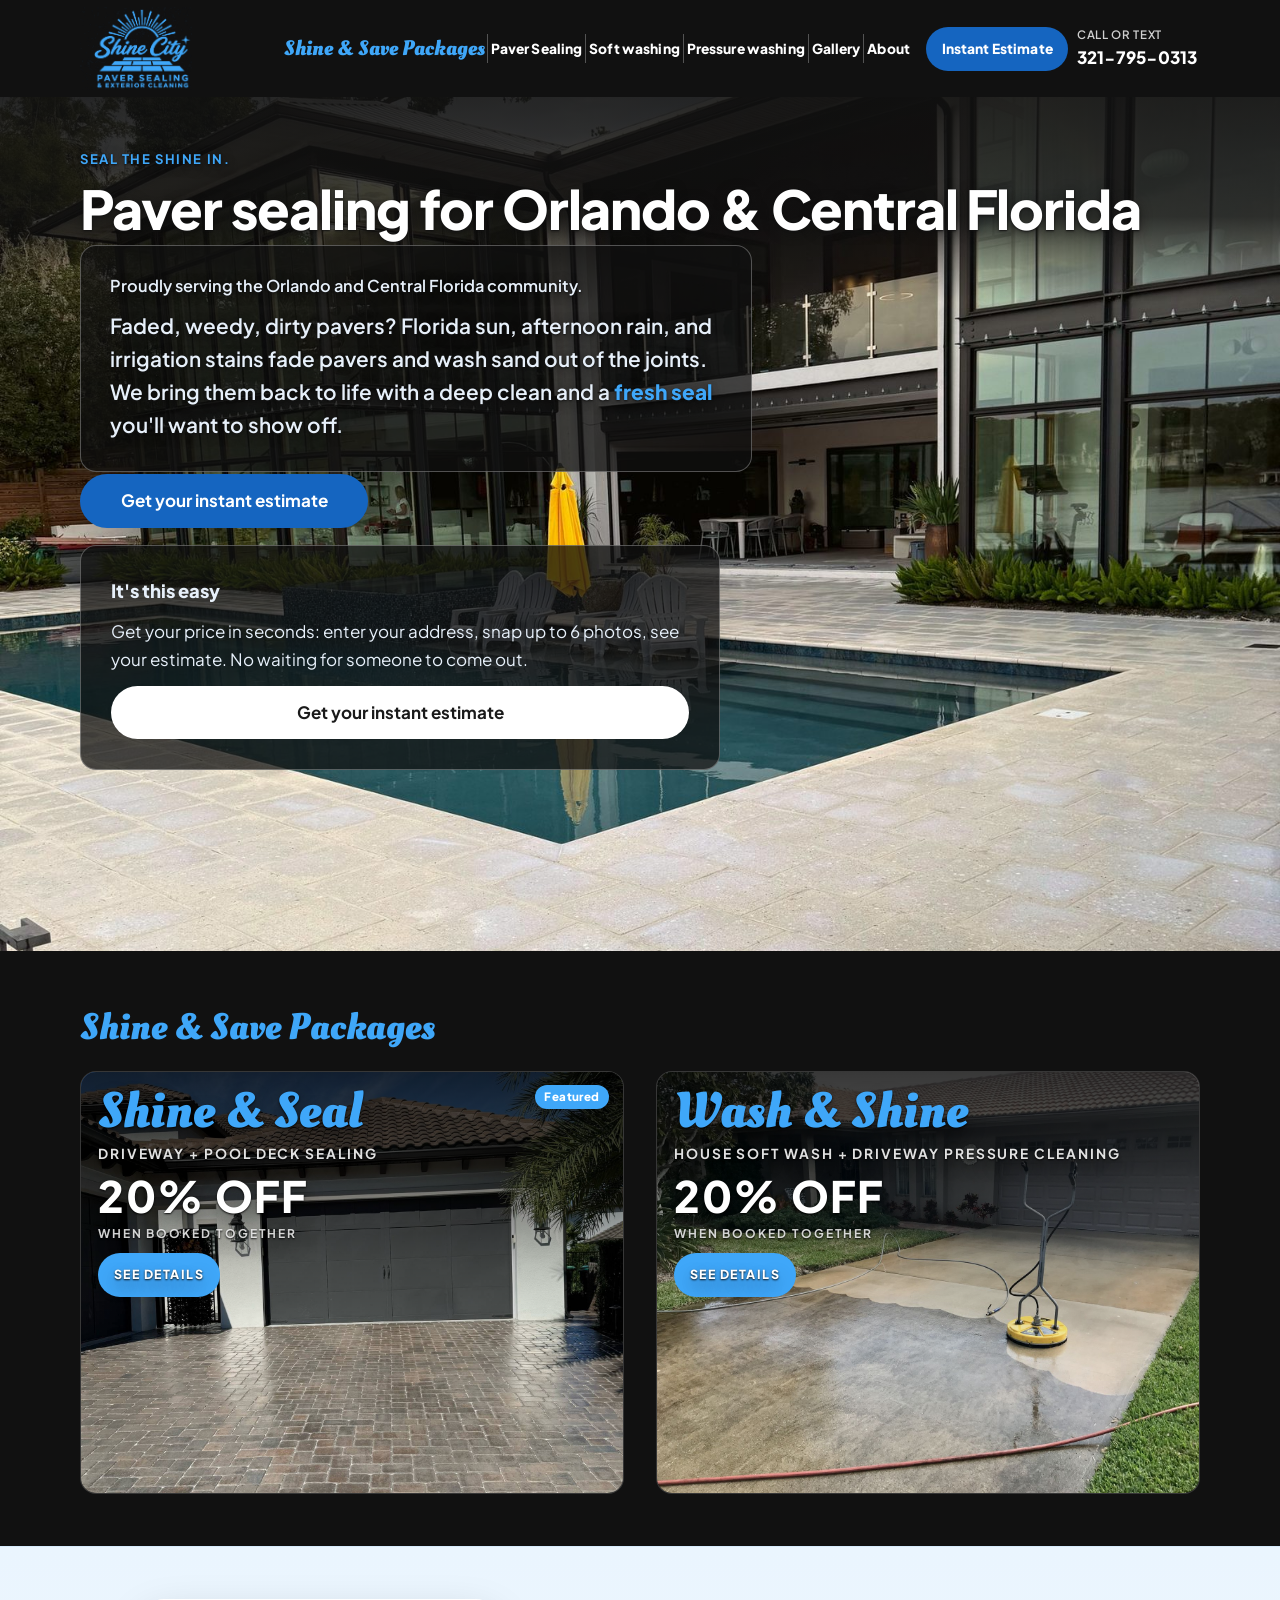
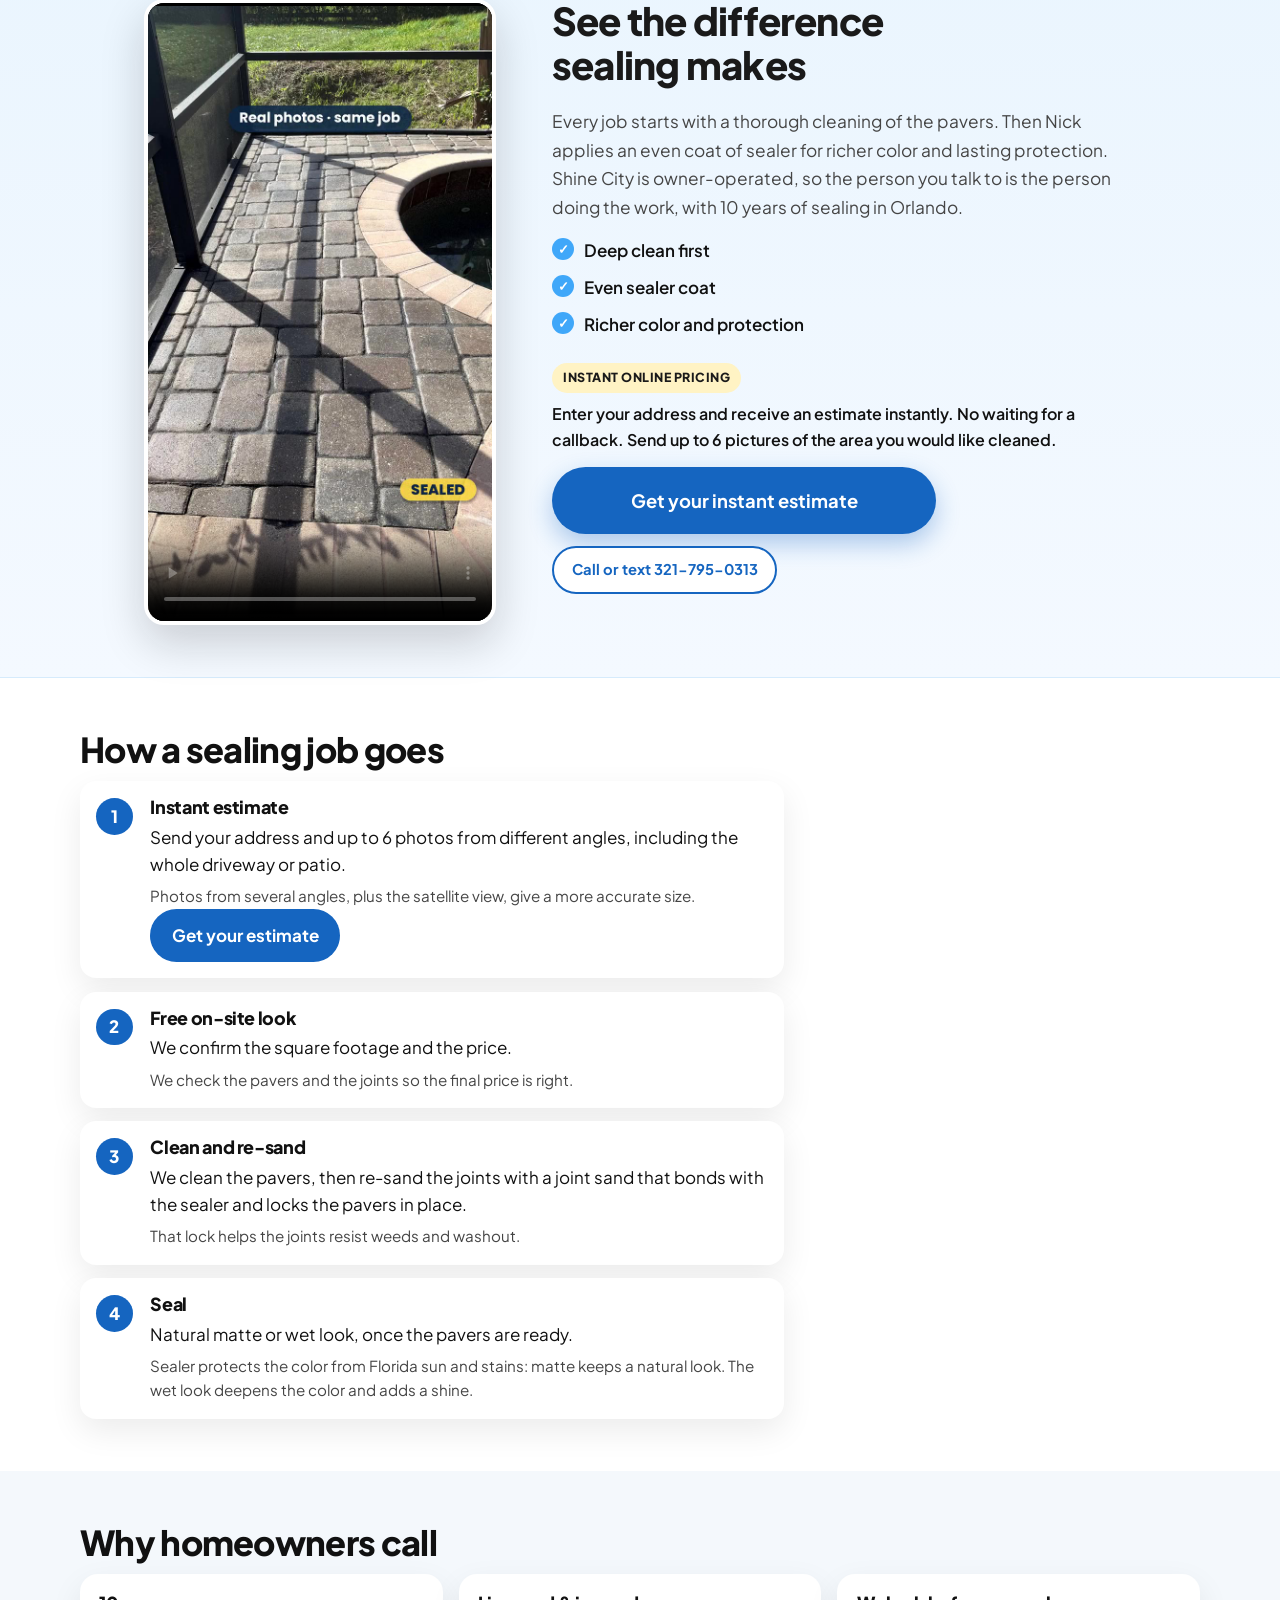
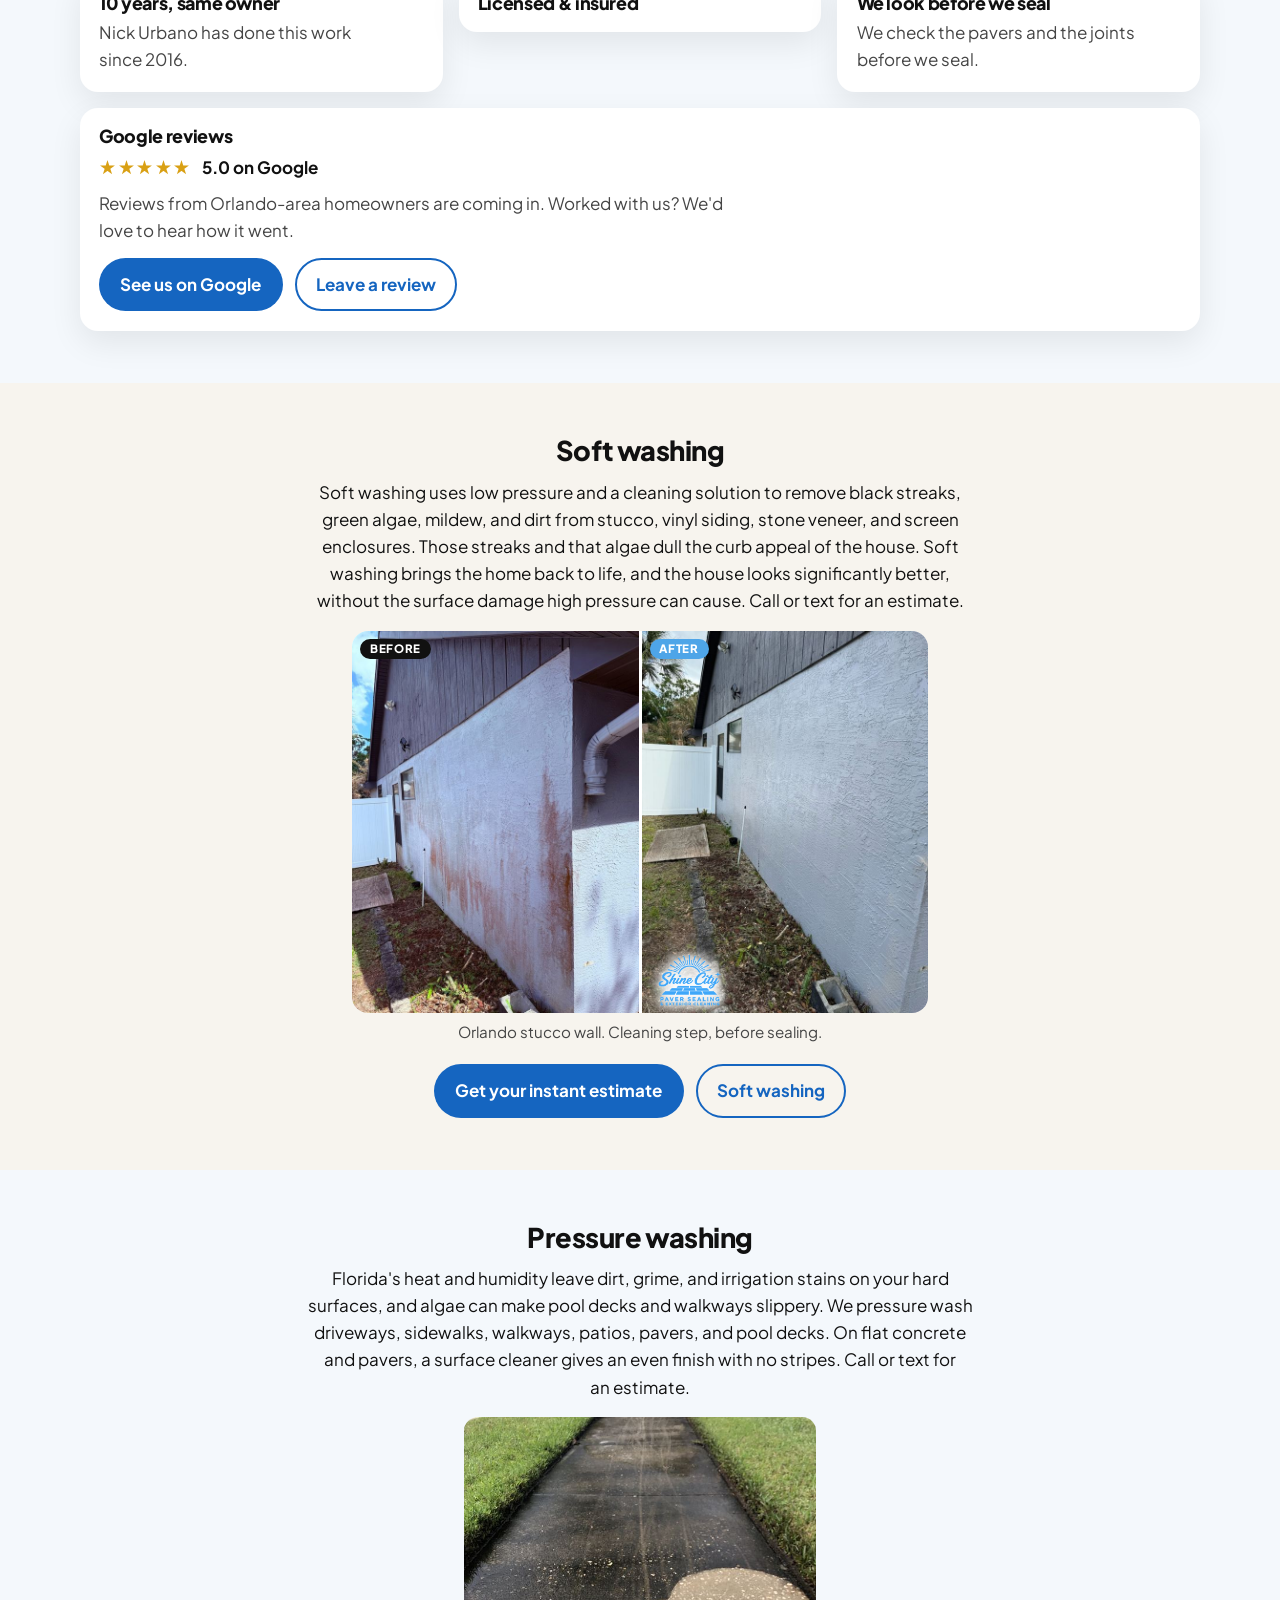
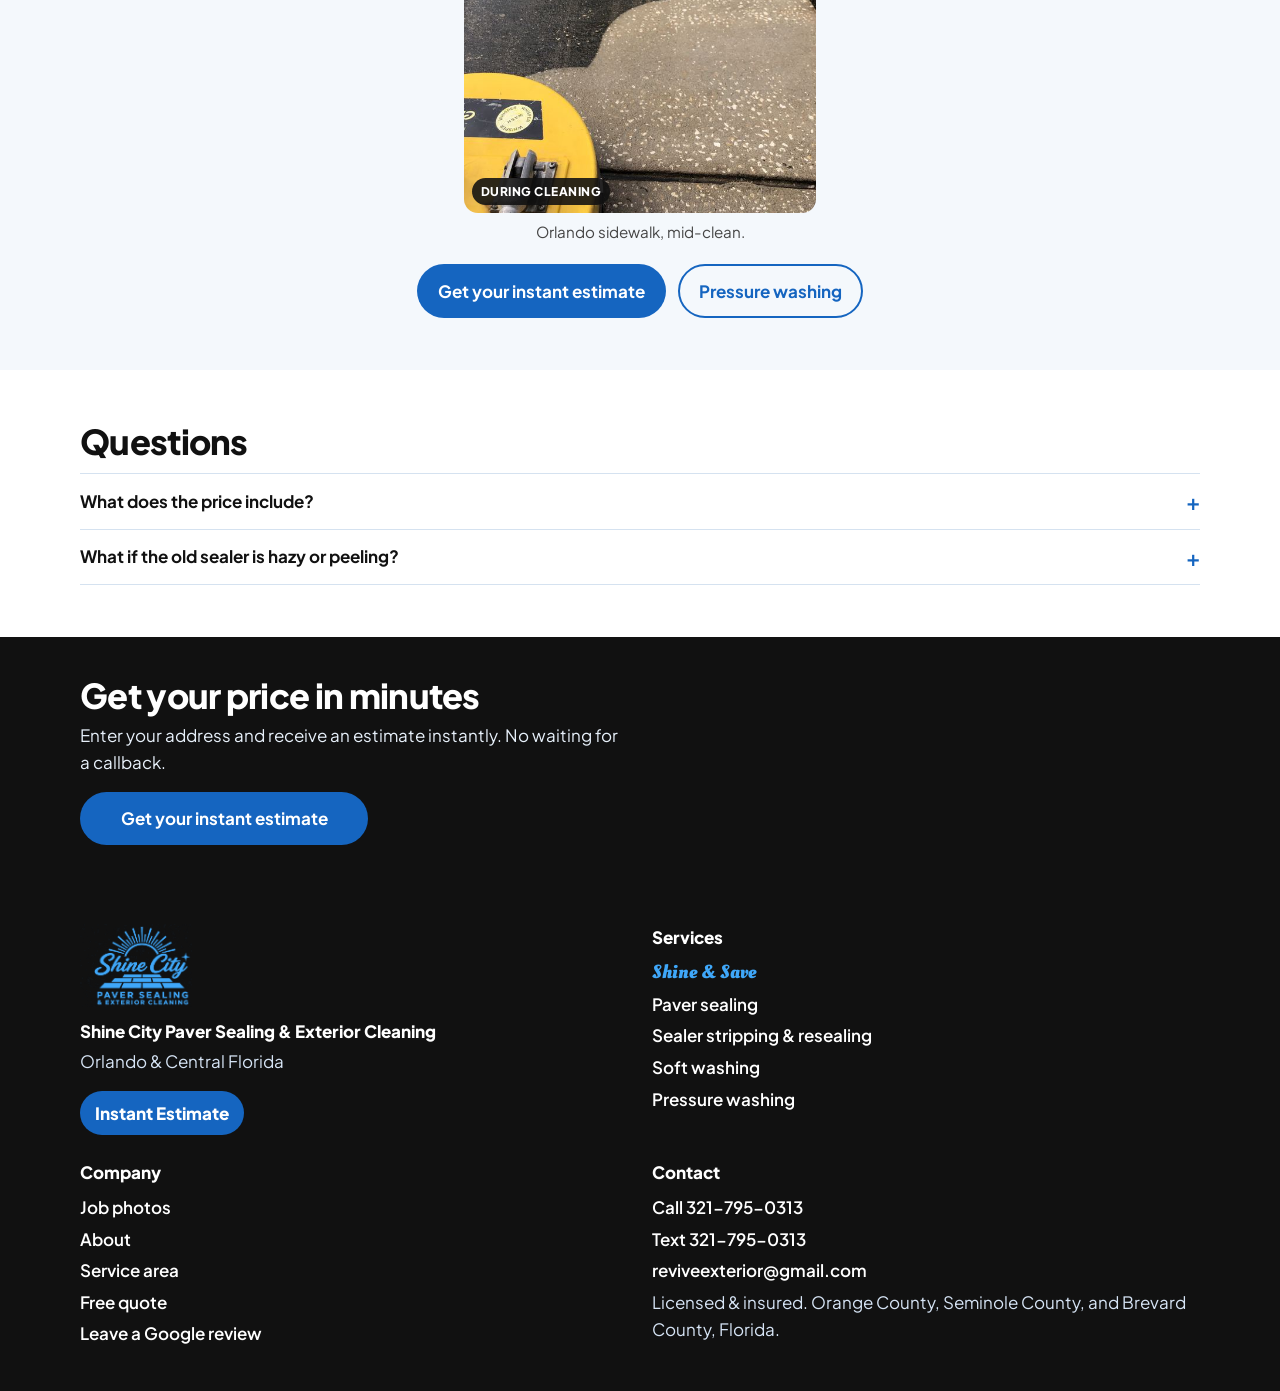
==== index.html @ 79379c93 "Fit the vertical pool deck video inside the screen. The reel stays 9:16 and uncropped, centered in t" ====
<!DOCTYPE html>
<html lang="en">
<head>
  <meta charset="utf-8">
  <meta name="viewport" content="width=device-width, initial-scale=1">
  <title>Paver Sealing in Orlando &amp; Central Florida | Shine City</title>
  <meta name="description" content="Paver sealing in Orange County, Seminole County, and Brevard County. Clean, re-sand, and seal. Get an instant estimate online. Free quote: 321-795-0313.">
  <meta name="robots" content="index,follow">
  <link rel="canonical" href="https://shinecitypaversealing.com/">
  <meta property="og:url" content="https://shinecitypaversealing.com/">
  <meta property="og:title" content="Paver Sealing in Orlando &amp; Central Florida | Shine City">
  <meta property="og:description" content="Paver sealing in Orange County, Seminole County, and Brevard County. Clean, re-sand, and seal. Get an instant estimate online. Free quote: 321-795-0313.">
  <meta name="twitter:title" content="Paver Sealing in Orlando &amp; Central Florida | Shine City">
  <meta name="twitter:description" content="Paver sealing in Orange County, Seminole County, and Brevard County. Clean, re-sand, and seal. Get an instant estimate online. Free quote: 321-795-0313.">

  <meta name="theme-color" content="#111111">
  <meta property="og:type" content="website">
  <meta property="og:site_name" content="Shine City Paver Sealing &amp; Exterior Cleaning">
  <meta property="og:image" content="https://shinecitypaversealing.com/assets/og.png">
  <meta property="og:image:width" content="1200">
  <meta property="og:image:height" content="630">
  <meta property="og:image:alt" content="Shine City Paver Sealing and Exterior Cleaning, serving Orlando and Central Florida">
  <meta name="twitter:card" content="summary_large_image">
  <meta name="twitter:image" content="https://shinecitypaversealing.com/assets/og.png">
  <link rel="icon" href="/review/favicon.ico" sizes="any">
  <link rel="icon" type="image/png" sizes="32x32" href="/review/favicon-32.png">
  <link rel="apple-touch-icon" href="/review/apple-touch-icon.png">
  <link rel="preconnect" href="https://fonts.googleapis.com">
  <link rel="preconnect" href="https://fonts.gstatic.com" crossorigin>
  <link rel="stylesheet" href="https://fonts.googleapis.com/css2?family=Plus+Jakarta+Sans:wght@400;500;600;700;800&amp;display=swap">
  <link rel="stylesheet" href="/css/styles.css?v=20261113r">

  <script type="application/ld+json" id="business-jsonld">

{
  "@context": "https://schema.org",
  "@type": [
    "LocalBusiness",
    "HomeAndConstructionBusiness"
  ],
  "@id": "https://shinecitypaversealing.com/#business",
  "name": "Shine City Paver Sealing & Exterior Cleaning",
  "legalName": "Revive Exterior Cleaning LLC",
  "url": "https://shinecitypaversealing.com/",
  "telephone": "+1-321-795-0313",
  "email": "reviveexterior@gmail.com",
  "image": "https://shinecitypaversealing.com/assets/logo.png",
  "logo": "https://shinecitypaversealing.com/assets/logo.png",
  "description": "Paver sealing and exterior cleaning for Orlando and Central Florida. Serves Orange County, Seminole County, and Brevard County, Florida. Owned by Nick Urbano.",
  "founder": {
    "@type": "Person",
    "name": "Nick Urbano"
  },
  "areaServed": [
    {
      "@type": "AdministrativeArea",
      "name": "Orange County",
      "containedInPlace": {
        "@type": "State",
        "name": "Florida"
      }
    },
    {
      "@type": "Place",
      "name": "Apopka",
      "containedInPlace": {
        "@type": "AdministrativeArea",
        "name": "Orange County, Florida"
      }
    },
    {
      "@type": "Place",
      "name": "Avalon Park",
      "containedInPlace": {
        "@type": "AdministrativeArea",
        "name": "Orange County, Florida"
      }
    },
    {
      "@type": "Place",
      "name": "Azalea Park",
      "containedInPlace": {
        "@type": "AdministrativeArea",
        "name": "Orange County, Florida"
      }
    },
    {
      "@type": "Place",
      "name": "Belle Isle",
      "containedInPlace": {
        "@type": "AdministrativeArea",
        "name": "Orange County, Florida"
      }
    },
    {
      "@type": "Place",
      "name": "Bithlo",
      "containedInPlace": {
        "@type": "AdministrativeArea",
        "name": "Orange County, Florida"
      }
    },
    {
      "@type": "Place",
      "name": "Christmas",
      "containedInPlace": {
        "@type": "AdministrativeArea",
        "name": "Orange County, Florida"
      }
    },
    {
      "@type": "Place",
      "name": "Conway",
      "containedInPlace": {
        "@type": "AdministrativeArea",
        "name": "Orange County, Florida"
      }
    },
    {
      "@type": "Place",
      "name": "Dr. Phillips",
      "containedInPlace": {
        "@type": "AdministrativeArea",
        "name": "Orange County, Florida"
      }
    },
    {
      "@type": "Place",
      "name": "East Orlando",
      "containedInPlace": {
        "@type": "AdministrativeArea",
        "name": "Orange County, Florida"
      }
    },
    {
      "@type": "Place",
      "name": "Eatonville",
      "containedInPlace": {
        "@type": "AdministrativeArea",
        "name": "Orange County, Florida"
      }
    },
    {
      "@type": "Place",
      "name": "Edgewood",
      "containedInPlace": {
        "@type": "AdministrativeArea",
        "name": "Orange County, Florida"
      }
    },
    {
      "@type": "Place",
      "name": "Gotha",
      "containedInPlace": {
        "@type": "AdministrativeArea",
        "name": "Orange County, Florida"
      }
    },
    {
      "@type": "Place",
      "name": "Horizon West",
      "containedInPlace": {
        "@type": "AdministrativeArea",
        "name": "Orange County, Florida"
      }
    },
    {
      "@type": "Place",
      "name": "Hunters Creek",
      "containedInPlace": {
        "@type": "AdministrativeArea",
        "name": "Orange County, Florida"
      }
    },
    {
      "@type": "Place",
      "name": "Lake Nona",
      "containedInPlace": {
        "@type": "AdministrativeArea",
        "name": "Orange County, Florida"
      }
    },
    {
      "@type": "Place",
      "name": "Maitland",
      "containedInPlace": {
        "@type": "AdministrativeArea",
        "name": "Orange County, Florida"
      }
    },
    {
      "@type": "Place",
      "name": "Meadow Woods",
      "containedInPlace": {
        "@type": "AdministrativeArea",
        "name": "Orange County, Florida"
      }
    },
    {
      "@type": "Place",
      "name": "Oakland",
      "containedInPlace": {
        "@type": "AdministrativeArea",
        "name": "Orange County, Florida"
      }
    },
    {
      "@type": "Place",
      "name": "Ocoee",
      "containedInPlace": {
        "@type": "AdministrativeArea",
        "name": "Orange County, Florida"
      }
    },
    {
      "@type": "Place",
      "name": "Orlando",
      "containedInPlace": {
        "@type": "AdministrativeArea",
        "name": "Orange County, Florida"
      }
    },
    {
      "@type": "Place",
      "name": "Pine Hills",
      "containedInPlace": {
        "@type": "AdministrativeArea",
        "name": "Orange County, Florida"
      }
    },
    {
      "@type": "Place",
      "name": "Sunbridge",
      "containedInPlace": {
        "@type": "AdministrativeArea",
        "name": "Orange County, Florida"
      }
    },
    {
      "@type": "Place",
      "name": "Union Park",
      "containedInPlace": {
        "@type": "AdministrativeArea",
        "name": "Orange County, Florida"
      }
    },
    {
      "@type": "Place",
      "name": "Wedgefield",
      "containedInPlace": {
        "@type": "AdministrativeArea",
        "name": "Orange County, Florida"
      }
    },
    {
      "@type": "Place",
      "name": "Windermere",
      "containedInPlace": {
        "@type": "AdministrativeArea",
        "name": "Orange County, Florida"
      }
    },
    {
      "@type": "Place",
      "name": "Winter Garden",
      "containedInPlace": {
        "@type": "AdministrativeArea",
        "name": "Orange County, Florida"
      }
    },
    {
      "@type": "Place",
      "name": "Winter Park",
      "containedInPlace": {
        "@type": "AdministrativeArea",
        "name": "Orange County, Florida"
      }
    },
    {
      "@type": "AdministrativeArea",
      "name": "Seminole County",
      "containedInPlace": {
        "@type": "State",
        "name": "Florida"
      }
    },
    {
      "@type": "Place",
      "name": "Oviedo",
      "containedInPlace": {
        "@type": "AdministrativeArea",
        "name": "Seminole County, Florida"
      }
    },
    {
      "@type": "AdministrativeArea",
      "name": "Brevard County",
      "containedInPlace": {
        "@type": "State",
        "name": "Florida"
      }
    },
    {
      "@type": "Place",
      "name": "Melbourne",
      "containedInPlace": {
        "@type": "AdministrativeArea",
        "name": "Brevard County, Florida"
      }
    },
    {
      "@type": "Place",
      "name": "Palm Bay",
      "containedInPlace": {
        "@type": "AdministrativeArea",
        "name": "Brevard County, Florida"
      }
    },
    {
      "@type": "Place",
      "name": "Viera",
      "containedInPlace": {
        "@type": "AdministrativeArea",
        "name": "Brevard County, Florida"
      }
    },
    {
      "@type": "Place",
      "name": "Titusville",
      "containedInPlace": {
        "@type": "AdministrativeArea",
        "name": "Brevard County, Florida"
      }
    },
    {
      "@type": "Place",
      "name": "Cocoa",
      "containedInPlace": {
        "@type": "AdministrativeArea",
        "name": "Brevard County, Florida"
      }
    },
    {
      "@type": "Place",
      "name": "Rockledge",
      "containedInPlace": {
        "@type": "AdministrativeArea",
        "name": "Brevard County, Florida"
      }
    },
    {
      "@type": "Place",
      "name": "Merritt Island",
      "containedInPlace": {
        "@type": "AdministrativeArea",
        "name": "Brevard County, Florida"
      }
    },
    {
      "@type": "Place",
      "name": "Cocoa Beach",
      "containedInPlace": {
        "@type": "AdministrativeArea",
        "name": "Brevard County, Florida"
      }
    }
  ]
}

</script>
  
</head>
<body>

  <a class="skip" href="#main">Skip to content</a>
  <header class="site-header">
    <div class="container header-inner">
      <a class="brand" href="/">
        <img src="/assets/logo.png" width="957" height="708" alt="Shine City Paver Sealing &amp; Exterior Cleaning">
      </a>
      <button class="nav-toggle" type="button" aria-expanded="false" aria-controls="site-nav">
        <span class="nav-toggle__icon" aria-hidden="true"></span>
        <span class="nav-toggle__label">Menu</span>
      </button>
      <nav id="site-nav" class="site-nav" aria-label="Primary">
        <ul>
          <li><a class="nav-packages" href="/driveway-pool-deck-package/"><span class="shine-save">Shine &amp; Save Packages</span></a></li>
          <li class="nav-estimate"><a class="nav-cta" href="/pricing/#quote">Instant Estimate</a></li>
          <li><a href="/paver-sealing/">Paver Sealing</a></li>
          <li><a href="/soft-washing/">Soft washing</a></li>
          <li><a href="/pressure-washing/">Pressure washing</a></li>
          <li><a href="/gallery/">Gallery</a></li>
          <li><a href="/about/">About</a></li>
        </ul>
      </nav>
      <a class="header-phone" href="tel:+13217950313"><span>Call or text</span>321-795-0313</a>
    </div>
  </header>

  <main id="main">

    <section class="hero" id="pricing">
      <img class="hero__photo" src="/images/hero/pool-deck-after-1.jpg" srcset="/images/hero/pool-deck-after-1-800.jpg 800w, /images/hero/pool-deck-after-1.jpg 1600w" sizes="140vw" alt="" width="1600" height="2000" decoding="async">
      <div class="container hero__inner">
        <p class="visually-hidden">Photo of a sealed light paver pool deck beside a pool and a glass house in Orlando.</p>
        <!-- TAGLINE PROPOSAL, pending owner sign-off: "Seal the shine in." -->
        <p class="eyebrow">Seal the shine in.</p>
        <h1>Paver sealing for Orlando &amp; Central Florida</h1>
        <div class="hero__copy">
          <p class="hero__serve">Proudly serving the Orlando and Central Florida community.</p>
          <p class="lede">Faded, weedy, dirty pavers? Florida sun, afternoon rain, and irrigation stains fade pavers and wash sand out of the joints. We bring them back to life with a deep clean and a <span class="hero__pop">fresh seal</span> you'll want to show off.</p>
        </div>
        <p class="hero-cta"><a class="btn" href="/pricing/#quote">Get your instant estimate</a></p>
        <div class="easy">
          <p class="easy__title">It's this easy</p>
          <p>Get your price in seconds: enter your address, snap up to 6 photos, see your estimate. No waiting for someone to come out.</p>
          <a class="btn btn--light" href="/pricing/#quote">Get your instant estimate</a>
        </div>
      </div>
    </section>

    <section class="section package-promo" aria-labelledby="package-heading">
      <div class="container">
        <h2 id="package-heading" class="package-promo__title"><span class="shine-save">Shine &amp; Save Packages</span></h2>
        <div class="pkg-grid">
          <a class="pkg-tile pkg-tile--seal" href="/driveway-pool-deck-package/#driveway-pool-deck-seal">
            <img src="/images/hero/sealed-front-driveway.jpg" alt="" width="1920" height="1280">
            <span class="pkg-tile__tag">Featured</span>
            <span class="pkg-tile__text">
              <span class="pkg-tile__name shine-save">Shine &amp; Seal</span>
              <span class="pkg-tile__desc">Driveway + Pool Deck Sealing</span>
              <span class="pkg-tile__offer">20% OFF</span>
              <span class="pkg-tile__note">when booked together</span>
              <span class="pkg-tile__cta">See details</span>
            </span>
          </a>
          <a class="pkg-tile pkg-tile--wash" href="/driveway-pool-deck-package/#wash-quote">
            <img src="/images/gallery/driveway-surface-cleaner-during.jpg" alt="Driveway mid-clean with a surface cleaner in front of an Orlando-area home" width="1600" height="1200">
            <span class="pkg-tile__text">
              <span class="pkg-tile__name shine-save">Wash &amp; Shine</span>
              <span class="pkg-tile__desc">House soft wash + <span class="desc-line">driveway pressure cleaning</span></span>
              <span class="pkg-tile__offer">20% OFF</span>
              <span class="pkg-tile__note">when booked together</span>
              <span class="pkg-tile__cta">See details</span>
            </span>
          </a>
        </div>
      </div>
    </section>

    <section class="section video-feature" id="process-video" aria-labelledby="process-video-heading">
      <div class="container video-feature__grid">
        <h2 id="process-video-heading" class="video-feature__title">See the difference sealing makes</h2>
        <!-- Paver clean-to-sealed video. Source also set in js/site-config.js (processVideo). -->
        <div class="video-feature__media">
          <div class="video-frame video-frame--vertical" data-video-mount>
            <video controls muted playsinline preload="metadata" poster="/videos/pool-deck-sealing-poster.jpg" width="720" height="1280">
              <source src="/videos/pool-deck-sealing.mp4" type="video/mp4">
            </video>
          </div>
        </div>
        <div class="video-feature__body">
          <p>Every job starts with a thorough cleaning of the pavers. Then Nick applies an even coat of sealer for richer color and lasting protection. Shine City is owner-operated, so the person you talk to is the person doing the work, with 10 years of sealing in Orlando.</p>
          <ul class="video-feature__points">
            <li>Deep clean first</li>
            <li>Even sealer coat</li>
            <li>Richer color and protection</li>
          </ul>
          <div class="video-feature__quote">
            <span class="video-feature__badge">Instant online pricing</span>
            <p class="video-feature__quote-note">Enter your address and receive an estimate instantly. No waiting for a callback. Send up to 6 pictures of the area you would like cleaned.</p>
          </div>
          <div class="video-feature__actions">
            <a class="btn video-feature__primary" href="/pricing/#quote">Get your instant estimate</a>
            <a class="btn btn--outline video-feature__secondary" href="tel:3217950313">Call or text 321-795-0313</a>
          </div>
        </div>
      </div>
    </section>

    <section class="section section--white" aria-labelledby="process-heading">
      <div class="container">
        <h2 id="process-heading">How a sealing job goes</h2>
        <ol class="steps">
          <li>
            <h3>Instant estimate</h3>
            <p>Send your address and up to 6 photos from different angles, including the whole driveway or patio.</p>
            <p class="steps__why">Photos from several angles, plus the satellite view, give a more accurate size.</p>
            <p class="steps__go"><a class="btn" href="/pricing/#quote">Get your estimate</a></p>
          </li>
          <li>
            <h3>Free on-site look</h3>
            <p>We confirm the square footage and the price.</p>
            <p class="steps__why">We check the pavers and the joints so the final price is right.</p>
          </li>
          <li>
            <h3>Clean and re-sand</h3>
            <p>We clean the pavers, then re-sand the joints with a joint sand that bonds with the sealer and locks the pavers in place.</p>
            <p class="steps__why">That lock helps the joints resist weeds and washout.</p>
          </li>
          <li>
            <h3>Seal</h3>
            <p>Natural matte or wet look, once the pavers are ready.</p>
            <p class="steps__why">Sealer protects the color from Florida sun and stains: matte keeps a natural look. The wet look deepens the color and adds a shine.</p>
          </li>
        </ol>
      </div>
    </section>

    <section class="section" aria-labelledby="why-heading">
      <div class="container">
        <h2 id="why-heading">Why homeowners call</h2>
        <div class="why-grid">
          <article class="why">
            <h3>10 years, same owner</h3>
            <p>Nick Urbano has done this work since 2016.</p>
          </article>
          <article class="why">
            <h3>Licensed &amp; insured</h3>
          </article>
          <article class="why">
            <h3>We look before we seal</h3>
            <p>We check the pavers and the joints before we seal.</p>
          </article>
          <article class="why-reviews">
            <h3>Google reviews</h3>
            <p class="why-reviews__score">
              <span class="why-reviews__stars" aria-hidden="true">★★★★★</span>
              <span class="visually-hidden">5 out of 5 stars.</span>
              <span>5.0 on Google</span>
            </p>
            <p>Reviews from Orlando-area homeowners are coming in. Worked with us? We'd love to hear how it went.</p>
            <!-- Real quotes go in this list when we have them. Do not invent quotes, names, or a review count.
            <ul class="why-reviews__quotes">
              <li>
                <blockquote></blockquote>
                <p class="why-reviews__who"></p>
              </li>
            </ul>
            -->
            <div class="cluster">
              <a class="btn" href="https://www.google.com/maps/place/?q=place_id:ChIJhw8ynC9JzigRu_68uv9DBQM" rel="noopener noreferrer" target="_blank">See us on Google</a>
              <a class="btn btn--outline" href="/review/">Leave a review</a>
            </div>
          </article>
        </div>
      </div>
    </section>

    <section class="section section--sand wash-section" aria-labelledby="soft-heading">
      <div class="container">
        <h2 id="soft-heading">Soft washing</h2>
        <p class="narrow">Soft washing uses low pressure and a cleaning solution to remove black streaks, green algae, mildew, and dirt from stucco, vinyl siding, stone veneer, and screen enclosures. Those streaks and that algae dull the curb appeal of the house. Soft washing brings the home back to life, and the house looks significantly better, without the surface damage high pressure can cause. Call or text for an estimate.</p>
        <figure class="pair pair--ba pair--split">
          <div class="pair__grid">
            <button type="button" class="shot shot--before" data-full="/images/gallery/orlando-softwash-wall-a-before.jpg" data-alt="Before cleaning: long stucco side wall of a home" data-w="1200" data-h="1600">
              <img src="/images/gallery/thumbs/orlando-softwash-wall-a-before.jpg" alt="Before cleaning: long stucco side wall of a home" width="600" height="800" loading="eager" decoding="async">
              <span class="shot__tag">BEFORE</span>
            </button>
            <button type="button" class="shot shot--after" data-full="/images/gallery/orlando-softwash-wall-a-after.jpg" data-alt="After cleaning: long stucco side wall of a home" data-w="1200" data-h="1600">
              <img src="/images/gallery/thumbs/orlando-softwash-wall-a-after.jpg" alt="After cleaning: long stucco side wall of a home" width="600" height="800" loading="eager" decoding="async">
              <span class="shot__tag">AFTER</span>
            </button>
          </div>
          <figcaption>Orlando stucco wall. Cleaning step, before sealing.</figcaption>
        </figure>
        <div class="cluster">
          <a class="btn" href="/pricing/#quote">Get your instant estimate</a>
          <a class="btn btn--outline" href="/soft-washing/">Soft washing</a>
        </div>
      </div>
    </section>

    <section class="section wash-section" aria-labelledby="pressure-heading">
      <div class="container">
        <h2 id="pressure-heading">Pressure washing</h2>
        <p class="narrow">Florida's heat and humidity leave dirt, grime, and irrigation stains on your hard surfaces, and algae can make pool decks and walkways slippery. We pressure wash driveways, sidewalks, walkways, patios, pavers, and pool decks. On flat concrete and pavers, a surface cleaner gives an even finish with no stripes. Call or text for an estimate.</p>
        <figure class="pair pair--solo">
          <div class="pair__grid">
            <button type="button" class="shot" data-full="/images/gallery/orlando-sidewalk-surface-cleaner-during.jpg" data-alt="During cleaning: surface cleaner cleaning a sidewalk, leaving a clean patch" data-w="1422" data-h="1600">
              <img src="/images/gallery/thumbs/orlando-sidewalk-surface-cleaner-during.jpg" alt="During cleaning: surface cleaner cleaning a sidewalk, leaving a clean patch" width="600" height="675" loading="eager" decoding="async">
              <span class="shot__tag">During cleaning</span>
            </button>
          </div>
          <figcaption>Orlando sidewalk, mid-clean.</figcaption>
        </figure>
        <div class="cluster">
          <a class="btn" href="/pricing/#quote">Get your instant estimate</a>
          <a class="btn btn--outline" href="/pressure-washing/">Pressure washing</a>
        </div>
      </div>
    </section>

    <section class="section section--white" aria-labelledby="faq-heading">
      <div class="container">
        <h2 id="faq-heading">Questions</h2>
        <details class="faq">
          <summary>What does the price include?</summary>
          <p>Paver sealing: we clean the pavers, re-sand the joints with a joint sand that bonds with the sealer to lock them in place, and seal them. You choose a natural matte finish or a wet look. Driveways, pool decks, patios, and walkways.</p>
        </details>
        <details class="faq">
          <summary>What if the old sealer is hazy or peeling?</summary>
          <p>Sealer stripping is a separate job, strip only. Re-sand and reseal are not included. The final price is confirmed on site. <a href="/sealer-stripping/">Sealer stripping</a></p>
        </details>
      </div>
    </section>

    <section class="estimate-band" aria-label="Instant estimate">
      <div class="container">
        <h2>Get your price in minutes</h2>
        <p>Enter your address and receive an estimate instantly. No waiting for a callback.</p>
        <a class="btn" href="/pricing/#quote">Get your instant estimate</a>
      </div>
    </section>

  </main>


  <footer class="site-footer">
    <div class="container footer-grid">
      <div>
        <a class="brand brand--footer" href="/" aria-label="Shine City home">
          <img src="/assets/logo.png" width="957" height="708" alt="">
        </a>
        <p class="footer-name">Shine City Paver Sealing &amp; Exterior Cleaning</p>
        <p>Orlando &amp; Central Florida</p>
        <p class="footer-estimate"><a href="/pricing/#quote">Instant Estimate</a></p>
      </div>
      <div>
        <p class="footer-title">Services</p>
        <ul>
          <li><a class="shine-save" href="/driveway-pool-deck-package/">Shine &amp; Save</a></li>
          <li><a href="/paver-sealing/">Paver sealing</a></li>
          <li><a href="/sealer-stripping/">Sealer stripping &amp; resealing</a></li>
          <li><a href="/soft-washing/">Soft washing</a></li>
          <li><a href="/pressure-washing/">Pressure washing</a></li>
        </ul>
      </div>
      <div>
        <p class="footer-title">Company</p>
        <ul>
          <li><a href="/gallery/">Job photos</a></li>
          <li><a href="/about/">About</a></li>
          <li><a href="/service-area/">Service area</a></li>
          <li><a href="/contact/">Free quote</a></li>
          <li><a href="/review/">Leave a Google review</a></li>
        </ul>
      </div>
      <div>
        <p class="footer-title">Contact</p>
        <ul>
          <li><a href="tel:+13217950313">Call 321-795-0313</a></li>
          <li><a href="sms:+13217950313">Text 321-795-0313</a></li>
          <li><a href="mailto:reviveexterior@gmail.com">reviveexterior@gmail.com</a></li>
        </ul>
        <p>Licensed &amp; insured. Orange County, Seminole County, and Brevard County, Florida.</p>
        <!-- SOCIAL HOOKS: no profiles yet. Add real Facebook and Nextdoor URLs here when they exist. Do not link placeholders. -->
      </div>
    </div>
  </footer>
  <div class="sticky-bar">
    <a href="/pricing/#quote">Instant Estimate</a>
    <a href="tel:+13217950313">Call</a>
    <a href="sms:+13217950313">Text</a>
  </div>
  <script src="/js/site-config.js?v=20261113r"></script>
  <script src="/js/site.js?v=20261113r"></script>
  <script src="/js/gallery.js?v=20261113r"></script>

</body>
</html>
---- css/styles.css ----
/* Shine City marketing site
   Brand blue #3FA7F9 is the logo color. Body text and buttons use
   #1565C0 (white text contrast about 5.8:1) and #111111. #1E88E5 is
   reserved for large figures. The logo wordmark stays in the image.
   Shine & Save uses self-hosted Oleo Script Bold. */

:root {
  --brand: #3FA7F9;
  --blue: #1E88E5;
  --blue-deep: #1565C0;
  --blue-dark: #0D47A1;
  --navy: #1a1a1a;
  --navy-deep: #111111;
  --ink: #111111;
  --muted: #454545;
  --line: #D5E2F0;
  --paper: #F4F8FC;
  --sand: #F7F4EE;
  --white: #ffffff;
  --focus: #3FA7F9;
  --shadow: 0 12px 32px rgba(17, 17, 17, 0.08);
  --header-offset: 7.5rem;
  --font: "Plus Jakarta Sans", Inter, "Segoe UI", Roboto, Helvetica, Arial, sans-serif;
}

*, *::before, *::after { box-sizing: border-box; }

/* Author display rules (the form grid, choice list) would otherwise
   override the hidden attribute and leave those blocks on screen. */
[hidden] { display: none !important; }

html { scroll-behavior: smooth; }

body {
  margin: 0;
  font-family: var(--font);
  font-size: 1.0625rem;
  line-height: 1.6;
  color: var(--ink);
  background: var(--paper);
  -webkit-font-smoothing: antialiased;
  padding-bottom: calc(4.75rem + env(safe-area-inset-bottom));
}

img { max-width: 100%; height: auto; display: block; }

h1, h2, h3, p { text-wrap: pretty; }
h1, h2, h3 {
  line-height: 1.15;
  letter-spacing: -0.02em;
  text-wrap: balance;
  font-weight: 800;
}

h1 { font-size: clamp(2.05rem, 4.8vw, 3.35rem); margin: 0 0 0.8rem; }
h2 { font-size: clamp(1.55rem, 3vw, 2.15rem); margin: 0 0 0.75rem; }
h3 { font-size: 1.12rem; margin: 0 0 0.35rem; }
p { margin: 0 0 1rem; }

a { color: var(--blue-deep); }
a:hover { color: var(--blue-dark); }

:focus-visible {
  outline: 3px solid var(--focus);
  outline-offset: 3px;
}

.skip {
  position: absolute;
  left: 1rem;
  top: -4rem;
  background: var(--white);
  color: var(--ink);
  padding: 0.6rem 1rem;
  z-index: 80;
  border-radius: 10px;
  font-weight: 700;
}
.skip:focus { top: 0.6rem; }

.visually-hidden {
  position: absolute;
  width: 1px;
  height: 1px;
  padding: 0;
  margin: -1px;
  overflow: hidden;
  clip: rect(0, 0, 0, 0);
  white-space: nowrap;
  border: 0;
}

.container {
  width: min(1120px, calc(100% - 2rem));
  margin-inline: auto;
}

.section { padding: 3.25rem 0; }
.section--white { background: var(--white); }
.section--sand { background: var(--sand); }
.section--navy { background: var(--navy); color: var(--white); }
.section--navy a:not(.btn) { color: var(--white); }

.lede { font-size: 1.15rem; max-width: 42rem; }
.muted { color: var(--muted); }
.narrow { max-width: 42rem; }

.eyebrow {
  margin: 0 0 0.55rem;
  font-size: 0.82rem;
  font-weight: 700;
  letter-spacing: 0.12em;
  text-transform: uppercase;
  color: var(--blue-deep);
}
.section--navy .eyebrow,
.hero .eyebrow,
.page-hero .eyebrow { color: var(--brand); }

.btn {
  display: inline-flex;
  align-items: center;
  justify-content: center;
  gap: 0.4rem;
  min-height: 48px;
  padding: 0.7rem 1.2rem;
  border-radius: 999px;
  border: 2px solid transparent;
  background: var(--blue-deep);
  color: var(--white);
  font: inherit;
  font-weight: 700;
  text-decoration: none;
  text-align: center;
  cursor: pointer;
  width: 100%;
}
.btn:hover { background: var(--blue-dark); color: var(--white); }
.btn--light { background: var(--white); color: var(--navy); }
.btn--light:hover { background: #E7F2FC; color: var(--navy); }
.btn--ghost {
  background: transparent;
  color: var(--white);
  border-color: rgba(255, 255, 255, 0.85);
}
.btn--ghost:hover { background: rgba(255, 255, 255, 0.1); color: var(--white); }
.btn--outline {
  background: transparent;
  color: var(--blue-deep);
  border-color: var(--blue-deep);
  width: auto;
}
.btn--outline:hover { background: #E7F2FC; color: var(--blue-deep); }

.cluster {
  display: flex;
  flex-direction: column;
  gap: 0.75rem;
}
.cluster .btn { width: 100%; }

/* Header */
.site-header {
  position: sticky;
  top: 0;
  z-index: 40;
  background: var(--navy-deep);
  color: var(--white);
}
.header-inner {
  display: flex;
  align-items: center;
  gap: 0.75rem;
  min-height: 4.75rem;
  padding: 0.45rem 0;
}
.brand { display: block; flex: 0 0 auto; }
.brand img { width: 118px; height: auto; }
.header-phone {
  display: none;
  color: var(--white);
  text-decoration: none;
  font-weight: 800;
  white-space: nowrap;
  padding: 0.35rem 0.2rem;
}
.header-phone span {
  display: block;
  font-size: 0.72rem;
  font-weight: 600;
  letter-spacing: 0.06em;
  text-transform: uppercase;
  opacity: 0.8;
}
.header-phone:hover { color: var(--white); }

.nav-toggle {
  margin-left: auto;
  display: inline-flex;
  align-items: center;
  gap: 0.55rem;
  min-height: 44px;
  padding: 0.4rem 0.7rem;
  border: 0;
  border-radius: 999px;
  background: transparent;
  color: var(--white);
  font: inherit;
  font-weight: 700;
  cursor: pointer;
}
.nav-toggle__icon {
  position: relative;
  width: 22px;
  height: 2px;
  background: var(--white);
  display: block;
}
.nav-toggle__icon::before,
.nav-toggle__icon::after {
  content: "";
  position: absolute;
  left: 0;
  width: 22px;
  height: 2px;
  background: var(--white);
}
.nav-toggle__icon::before { top: -7px; }
.nav-toggle__icon::after { top: 7px; }
.nav-toggle[aria-expanded="true"] .nav-toggle__icon { background: transparent; }
.nav-toggle[aria-expanded="true"] .nav-toggle__icon::before { top: 0; transform: rotate(45deg); }
.nav-toggle[aria-expanded="true"] .nav-toggle__icon::after { top: 0; transform: rotate(-45deg); }

.site-nav {
  display: none;
  position: absolute;
  z-index: 41;
  top: 100%;
  left: 0;
  right: 0;
  background: var(--navy-deep);
  border-top: 1px solid rgba(255, 255, 255, 0.12);
  padding: 0.4rem 1.25rem 1rem;
  box-shadow: 0 18px 30px rgba(0, 0, 0, 0.22);
}
.site-nav.is-open {
  display: block;
  padding-bottom: calc(5.5rem + env(safe-area-inset-bottom));
}
.site-nav ul { list-style: none; margin: 0; padding: 0; }
.site-nav a {
  display: flex;
  align-items: center;
  min-height: 48px;
  padding: 0.35rem 0;
  color: var(--white);
  text-decoration: none;
  font-weight: 600;
}
.site-nav a:hover { color: var(--brand); }
/* Current page stays white, like the other tabs. Shine & Save keeps its blue script. */
.site-nav a[aria-current="page"]:not(.shine-save) { color: var(--white); }
.site-nav a[aria-current="page"]:not(.shine-save):hover { color: var(--brand); }
.site-nav .nav-cta {
  margin-top: 0.35rem;
  background: var(--blue-deep);
  color: var(--white);
  border-radius: 999px;
  justify-content: center;
  padding-inline: 1rem;
  font-weight: 800;
}
.site-nav .nav-cta:hover { background: var(--blue-dark); color: var(--white); }
@media (max-width: 1099px) {
  .site-nav .nav-estimate { display: none; }
}

/* Hero */
.hero, .page-hero {
  position: relative;
  overflow: hidden;
  background: var(--navy);
  color: var(--white);
}
.hero::before, .page-hero::before {
  content: "";
  position: absolute;
  left: 50%;
  top: -10%;
  width: 140%;
  height: 160%;
  transform: translateX(-50%);
  background: repeating-conic-gradient(
    from 0deg at 50% 0%,
    rgba(63, 167, 249, 0.18) 0deg 8deg,
    rgba(17, 17, 17, 0) 8deg 16deg
  );
  pointer-events: none;
}
.hero::after, .page-hero::after {
  content: "";
  position: absolute;
  inset: 0;
  background: radial-gradient(ellipse at 50% -10%, rgba(63, 167, 249, 0.35), transparent 58%);
  pointer-events: none;
}
.hero {
  background-color: var(--navy-deep);
  background-image: none;
}
.hero__photo {
  position: absolute;
  inset: 0;
  width: 100%;
  height: 100%;
  max-width: none;
  object-fit: cover;
  object-position: center 50%;
}
@media (min-width: 700px) {
  .hero {
    min-height: min(66.67vw, 56rem);
  }
  .hero__photo { object-position: center 30%; }
}
.hero::before { display: none; }
.hero::after {
  background: linear-gradient(
    180deg,
    rgba(17, 17, 17, 0.9) 0%,
    rgba(17, 17, 17, 0.78) 14%,
    rgba(17, 17, 17, 0) 24%
  );
}
.hero__copy {
  position: relative;
  max-width: 42rem;
  padding: 30px;
}
.hero__copy .lede { margin-bottom: 0; }
.hero__copy::before {
  content: "";
  position: absolute;
  z-index: -1;
  inset: 0;
  border-radius: 16px;
  background: rgba(17, 17, 17, 0.75);
  border: 1px solid rgba(255, 255, 255, 0.28);
  pointer-events: none;
}
@media (min-width: 1024px) {
  .hero { min-height: min(66.67vw, 56rem); }
  .hero__photo { object-position: center 30%; }
}
.hero h1,
.hero .lede,
.hero .eyebrow,
.hero__serve {
  text-shadow: 0 1px 2px rgba(17, 17, 17, 0.95), 0 2px 12px rgba(17, 17, 17, 0.65);
}
.hero__inner, .page-hero .container { position: relative; z-index: 1; }
.hero { padding: 2.4rem 0 4.6rem; }
.page-hero { padding: 1.8rem 0 2.4rem; }
.hero .lede, .page-hero .lede { color: #E7F0FA; }
.hero .lede { font-size: 1.3rem; font-weight: 600; }
.hero h1 { margin-bottom: 0.3rem; }
.hero__serve {
  margin: 0 0 0.7rem;
  max-width: 38rem;
  color: #E7F0FA;
  font-size: 1.02rem;
  font-weight: 600;
  line-height: 1.4;
}
.hero__pop { color: var(--brand); font-weight: 800; }
.hero__rates {
  display: inline-block;
  margin: 0 0 1.2rem;
  padding: 0.45rem 0.8rem;
  border-radius: 999px;
  background: rgba(255, 255, 255, 0.1);
  font-weight: 700;
  max-width: 40rem;
}
.hero-cta { margin: 0.15rem 0 1.05rem; }
.hero-cta .btn { width: 100%; }
.page-hero .hero-cta { margin: 1rem 0 0.15rem; }
.easy {
  margin-top: 1.1rem;
  max-width: 40rem;
  padding: 30px;
  border-radius: 16px;
  background: rgba(17, 17, 17, 0.75);
  border: 1px solid rgba(255, 255, 255, 0.28);
}
.easy__title {
  margin: 0 0 0.3rem;
  color: var(--white);
  font-size: 1.15rem;
  font-weight: 800;
}
.easy p { margin: 0 0 0.8rem; color: #E7F0FA; }
.easy .btn { width: 100%; }
.section .easy {
  margin-top: 0;
  margin-bottom: 1.35rem;
  background: var(--navy-deep);
}
.steps__go { margin-top: 0.8rem; }

.crumbs ol {
  display: flex;
  flex-wrap: wrap;
  gap: 0.25rem 0.4rem;
  list-style: none;
  margin: 0 0 0.8rem;
  padding: 0;
  font-size: 0.92rem;
}
.crumbs a { color: var(--white); font-weight: 600; }
.crumbs li + li::before { content: "/"; margin-right: 0.4rem; opacity: 0.7; }

.trust { margin-top: 1rem; position: relative; z-index: 2; }
.trust ul {
  display: grid;
  gap: 0.85rem;
  list-style: none;
  margin: 0;
  padding: 1.1rem;
  background: var(--white);
  border-radius: 18px;
  box-shadow: var(--shadow);
}
.trust li { display: grid; gap: 0.1rem; }
.trust strong { font-size: 1.02rem; }
.trust span { color: var(--muted); font-size: 0.95rem; }

.section-head { max-width: 40rem; margin-bottom: 1.4rem; }

.cards, .why-grid, .area-grid, .tiers, .frames {
  display: grid;
  gap: 1rem;
}

.card, .why, .area-card, .tier, .frame, .form-card, .review-card {
  background: var(--white);
  border-radius: 18px;
  box-shadow: var(--shadow);
}

.card {
  display: flex;
  flex-direction: column;
  gap: 0.35rem;
  padding: 1.2rem 1.2rem 1.15rem;
  color: inherit;
  text-decoration: none;
  border: 1px solid transparent;
  min-height: 100%;
}
.card:hover { border-color: var(--brand); color: inherit; }
.card__more { margin-top: auto; padding-top: 0.8rem; color: var(--blue-deep); font-weight: 700; }
.card p { color: var(--muted); margin: 0; }

.tiers { align-items: stretch; }
.tiers.tiers--one { grid-template-columns: minmax(0, 24rem); }
.tier { padding: 1.25rem 1.3rem 1.35rem; border-top: 4px solid var(--brand); }
.tier__rate {
  margin: 0.2rem 0 0.45rem;
  color: var(--muted);
  font-weight: 600;
}
.tier__rate span {
  display: block;
  color: var(--blue-deep);
  font-size: clamp(2rem, 4vw, 2.6rem);
  font-weight: 800;
  letter-spacing: -0.03em;
  line-height: 1.05;
}
.tier__includes { margin: 0 0 0.35rem; font-weight: 700; }
.tier__detail { margin: 0; color: var(--muted); }

.fine {
  color: var(--muted);
  font-size: 0.98rem;
}

.calc {
  margin-top: 1.25rem;
  padding: 1.15rem;
  background: var(--paper);
  border-radius: 16px;
}
.calc label { display: block; font-weight: 700; margin-bottom: 0.35rem; }
.calc input {
  width: min(16rem, 100%);
  font: inherit;
  padding: 0.75rem 0.85rem;
  border-radius: 12px;
  border: 1px solid var(--line);
  background: var(--white);
  color: var(--ink);
}
.calc__out {
  margin: 0.85rem 0 0;
  display: grid;
  gap: 0.2rem;
}
.calc__total {
  color: var(--blue-deep);
  font-size: 1.8rem;
  letter-spacing: -0.03em;
}

.steps { list-style: none; margin: 0; padding: 0; display: grid; gap: 0.85rem; max-width: 44rem; }
.steps li {
  position: relative;
  background: var(--white);
  border-radius: 16px;
  padding: 1rem 1.1rem 1rem 4.4rem;
  box-shadow: var(--shadow);
}
.steps li::before {
  counter-increment: step;
  content: counter(step);
  position: absolute;
  left: 1rem;
  top: 1.05rem;
  width: 2.3rem;
  height: 2.3rem;
  border-radius: 50%;
  background: var(--blue-deep);
  color: var(--white);
  display: flex;
  align-items: center;
  justify-content: center;
  font-weight: 800;
}
.steps { counter-reset: step; }
.steps p { margin: 0; color: var(--ink); }
.steps p.steps__why { margin-top: 0.4rem; color: var(--muted); font-size: 0.95rem; }

.frames { }
.frame { margin: 0; }
.frame__box {
  min-height: 190px;
  border-radius: 18px 18px 0 0;
  border: 2px dashed #B7C8DC;
  background:
    linear-gradient(180deg, rgba(255, 255, 255, 0.55), rgba(255, 255, 255, 0.2)),
    repeating-linear-gradient(90deg, #E7E1D6 0 28px, #F7F4EE 28px 34px);
  display: flex;
  flex-direction: column;
  align-items: flex-start;
  justify-content: space-between;
  padding: 0.9rem;
  gap: 0.5rem;
}
.frame__badge {
  background: var(--navy);
  color: var(--white);
  font-size: 0.75rem;
  font-weight: 800;
  letter-spacing: 0.08em;
  text-transform: uppercase;
  border-radius: 999px;
  padding: 0.3rem 0.6rem;
}
.frame__slot { font-size: 1.35rem; font-weight: 800; }
.frame__hint { color: var(--muted); font-weight: 600; }
.frame figcaption {
  background: var(--white);
  border-radius: 0 0 18px 18px;
  padding: 0.75rem 0.95rem 0.9rem;
  color: var(--muted);
  box-shadow: var(--shadow);
}

.city-list {
  display: flex;
  flex-wrap: wrap;
  gap: 0.45rem;
  list-style: none;
  margin: 0;
  padding: 0;
}
.city-list li {
  background: var(--paper);
  border-radius: 999px;
  padding: 0.35rem 0.7rem;
  font-weight: 600;
}
.area-card { padding: 1.2rem 1.25rem 1.3rem; }
.area-card h2 { margin: 0 0 0.7rem; font-size: 1.45rem; }
.area-card h3 { margin-bottom: 0.7rem; }
.town-notes { display: grid; gap: 0.85rem; margin-top: 1.1rem; }
.town-notes h3 { margin: 0 0 0.15rem; font-size: 1.05rem; }
.town-notes p { margin: 0; color: var(--muted); }

.why-grid { align-items: start; }
.why { padding: 1.15rem 1.2rem; }
.why h3:last-child { margin-bottom: 0; }
.why p { margin: 0; color: var(--muted); }
.why-reviews {
  grid-column: 1 / -1;
  padding: 1.15rem 1.2rem 1.25rem;
  background: var(--white);
  border-radius: 18px;
  box-shadow: var(--shadow);
}
.why-reviews h3 { margin-bottom: 0.45rem; }
.why-reviews p { margin: 0 0 0.85rem; color: var(--muted); max-width: 40rem; }
.why-reviews p.why-reviews__score {
  display: flex;
  flex-wrap: wrap;
  align-items: center;
  gap: 0.45rem 0.65rem;
  margin-bottom: 0.55rem;
  color: var(--ink);
  font-weight: 700;
}
.why-reviews__stars {
  color: #D9A014;
  letter-spacing: 0.08em;
  font-size: 1.15rem;
  line-height: 1;
}
.why-reviews__quotes {
  list-style: none;
  margin: 0 0 0.9rem;
  padding: 0;
  display: grid;
  gap: 0.75rem;
}
.why-reviews__quotes blockquote { margin: 0; color: var(--ink); font-weight: 600; }
.why-reviews__who { margin: 0.25rem 0 0; font-size: 0.92rem; }
.why-reviews .cluster { margin: 0; }

.faq { border-top: 1px solid var(--line); }
.faq:last-of-type { border-bottom: 1px solid var(--line); }
.faq summary {
  display: flex;
  justify-content: space-between;
  align-items: center;
  gap: 1rem;
  min-height: 52px;
  padding: 0.85rem 0;
  cursor: pointer;
  font-weight: 700;
  list-style: none;
}
.faq summary::-webkit-details-marker { display: none; }
.faq summary::after {
  content: "+";
  color: var(--blue-deep);
  font-size: 1.4rem;
  line-height: 1;
  font-weight: 600;
}
.faq[open] summary::after { content: "\2013"; }
.faq p { margin: 0 0 1rem; color: var(--muted); max-width: 44rem; }

.form-card { padding: 1.2rem; }
.form-grid { display: grid; gap: 0.9rem; }
.field label, .size-field legend { display: block; font-weight: 700; margin-bottom: 0.3rem; }
.photo-limit { font-weight: 800; color: var(--ink); }
.field input, .field select, .field textarea {
  width: 100%;
  min-height: 48px;
  font: inherit;
  color: var(--ink);
  background: var(--white);
  border: 1px solid #C5D4E6;
  border-radius: 12px;
  padding: 0.65rem 0.75rem;
}
.field textarea { min-height: 7.5rem; resize: vertical; }
.field input[type="file"] { padding: 0.55rem 0.65rem; background: var(--white); }
.req { color: var(--blue-deep); }
.optional { color: var(--muted); font-weight: 600; }
.form-note { color: var(--muted); font-size: 0.95rem; }
.size-field {
  border: 1px solid #C5D4E6;
  border-radius: 14px;
  margin: 0;
  padding: 0.85rem 0.9rem 1rem;
  background: var(--white);
}
.size-field legend { padding: 0 0.25rem; }
.size-grid { display: grid; gap: 0.75rem; }
.estimate-live {
  margin: 0.85rem 0 0;
  padding: 0.85rem 1rem;
  border-radius: 12px;
  background: #E7F2FC;
  font-weight: 650;
}
.form-result .estimate-live {
  margin-top: 0;
  color: var(--ink);
}
.photo-preview {
  display: flex;
  flex-wrap: wrap;
  gap: 0.45rem;
  margin-top: 0.65rem;
}
.photo-preview img {
  width: 72px;
  height: 72px;
  object-fit: cover;
  border-radius: 10px;
}
.form-confirm { margin: 0.95rem 0 0; font-weight: 700; }
.instant { padding: 1.2rem; margin-bottom: 0.4rem; }
.price-tiers {
  display: flex;
  flex-wrap: wrap;
  gap: 0.15rem 0;
  margin: 0.15rem 0 1rem;
  font-weight: 700;
  line-height: 1.4;
}
.price-tiers span:not(:last-child)::after { content: " · "; font-weight: 600; }
.step-label { margin: 0 0 0.7rem; color: var(--blue-deep); font-weight: 800; font-size: 0.92rem; }
.instant-map {
  height: 280px;
  border-radius: 14px;
  overflow: hidden;
  margin: 0.6rem 0 0.4rem;
  background: #D5E2F0;
}
.instant-map .leaflet-control-attribution {
  font-size: 10px;
  line-height: 1.3;
  max-width: 78%;
  white-space: normal;
}
.choice-list { display: grid; gap: 0.5rem; margin: 0.75rem 0 0; }
.choice-list button {
  text-align: left;
  min-height: 48px;
  font: inherit;
  font-weight: 700;
  color: var(--ink);
  background: var(--white);
  border: 2px solid #C5D4E6;
  border-radius: 14px;
  padding: 0.75rem 0.9rem;
  cursor: pointer;
}
.btn:disabled { opacity: 0.7; cursor: wait; }
.form-result {
  margin-top: 1rem;
  padding: 1rem;
  border-radius: 14px;
  background: #E8F6EE;
  color: var(--ink);
  scroll-margin-top: 6rem;
  scroll-margin-bottom: 6rem;
}
.form-result .cluster { margin-top: 0.8rem; }
.hp {
  position: absolute;
  left: -9999px;
  height: 0;
  width: 0;
  overflow: hidden;
}

.review-card { padding: 1.25rem; }
.review-card p { color: var(--muted); }

.site-footer {
  background: var(--navy-deep);
  color: #D6E4F5;
  padding: 2.5rem 0 2rem;
}
.footer-grid { display: grid; gap: 1.5rem; }
.site-footer a { color: var(--white); text-decoration: none; font-weight: 600; }
.site-footer a:hover { text-decoration: underline; }
.footer-title { margin: 0 0 0.45rem; color: var(--white); font-weight: 800; }
.site-footer ul { list-style: none; margin: 0; padding: 0; }
.site-footer li { margin: 0.28rem 0; }
.footer-name { color: var(--white); font-weight: 800; margin: 0.7rem 0 0.2rem; }
.brand--footer img { width: 108px; }
.footer-estimate { margin: 0.85rem 0 0; }
.footer-estimate a {
  display: inline-flex;
  align-items: center;
  justify-content: center;
  min-height: 44px;
  padding: 0.35rem 0.95rem;
  border-radius: 999px;
  background: var(--blue-deep);
  color: var(--white);
  text-decoration: none;
  font-weight: 800;
}
.footer-estimate a:hover { background: var(--blue-dark); color: var(--white); text-decoration: none; }

.estimate-band {
  background: var(--navy-deep);
  color: var(--white);
  padding: 2.4rem 0;
}
.estimate-band h2 { margin: 0 0 0.4rem; }
.estimate-band p { margin: 0 0 1rem; max-width: 36rem; color: #E7F0FA; }
.estimate-band .btn { width: 100%; }
@media (min-width: 700px) {
  .hero-cta .btn,
  .estimate-band .btn { width: auto; min-width: 18rem; }
}

.sticky-bar {
  position: fixed;
  z-index: 35;
  left: 0;
  right: 0;
  bottom: 0;
  display: grid;
  grid-template-columns: 1.7fr 0.72fr 0.72fr;
  gap: 0.4rem;
  padding: 0.55rem 0.65rem calc(0.55rem + env(safe-area-inset-bottom));
  background: rgba(17, 17, 17, 0.96);
  box-shadow: 0 -8px 24px rgba(0, 0, 0, 0.16);
}
.sticky-bar a {
  display: flex;
  align-items: center;
  justify-content: center;
  min-height: 48px;
  padding-inline: 0.35rem;
  border-radius: 999px;
  border: 2px solid transparent;
  text-decoration: none;
  font-weight: 800;
  font-size: 0.92rem;
  color: var(--white);
  background: var(--blue-deep);
}
.sticky-bar a:hover { color: var(--white); background: var(--blue-dark); }
.sticky-bar a:nth-child(2) {
  background: transparent;
  color: var(--white);
  border-color: rgba(255, 255, 255, 0.75);
}
.sticky-bar a:nth-child(2):hover { background: rgba(255, 255, 255, 0.12); color: var(--white); }
.sticky-bar a:last-child { background: var(--white); color: var(--navy); }
.sticky-bar a:last-child:hover { background: #E7F2FC; color: var(--navy); }

@media (max-width: 699px) {
  .hero .easy { display: none; }
  .price-tiers { display: block; }
  .price-tiers span { display: block; }
  .price-tiers span:not(:last-child)::after { content: none; }
  .hero { padding: 1.2rem 0 calc(1.35rem + 4.75rem + env(safe-area-inset-bottom)); }
  .hero h1 { font-size: 1.85rem; margin-bottom: 0.2rem; }
  .hero__serve { margin-bottom: 0.4rem; font-size: 0.95rem; }
  .hero .lede { font-size: 1.15rem; margin-bottom: 0.75rem; }
}

@media (min-width: 700px) {
  .container { width: min(1120px, calc(100% - 3rem)); }
  .trust ul, .cards, .why-grid, .area-grid, .tiers, .frames, .footer-grid {
    grid-template-columns: 1fr 1fr;
  }
  .cluster { flex-direction: row; flex-wrap: wrap; }
  .cluster .btn, .btn { width: auto; }
  .form-grid { grid-template-columns: 1fr 1fr; }
  .form-grid .full { grid-column: 1 / -1; }
  .size-grid { grid-template-columns: 1fr 1fr 1fr; }
  .form-card, .instant { padding: 1.5rem; }
  .instant-map { height: 380px; }
  .hero { padding: 2.6rem 0 3rem; }
  .area-grid--counties { grid-template-columns: 1fr; }
}

@media (min-width: 1000px) {
  .cards--4 { grid-template-columns: repeat(4, 1fr); }
  .why-grid { grid-template-columns: repeat(3, 1fr); }
  .tiers:not(.tiers--one) { grid-template-columns: repeat(3, 1fr); }
  .section { padding: 3.5rem 0; }
}

@media (min-width: 1100px) {
  body { padding-bottom: 0; }
  .brand img { width: 124px; }
  .nav-toggle { display: none; }
  .header-phone { display: inline-flex; flex-direction: column; }
  .site-nav,
  .site-nav.is-open {
    display: flex;
    position: static;
    align-items: center;
    margin-left: auto;
    padding: 0;
    background: transparent;
    border: 0;
    box-shadow: none;
  }
  .site-nav ul {
    display: flex;
    align-items: center;
    gap: 0.05rem 0.4rem;
  }
  .site-nav a { min-height: 44px; padding: 0.2rem; font-size: 0.9rem; white-space: nowrap; }
  .site-nav .nav-cta { margin-top: 0; padding-inline: 0.95rem; }
  .site-nav .nav-estimate { order: 1; }
  .sticky-bar { display: none; }
  .hero { padding: 3.2rem 0 4.8rem; }
  .trust { margin-top: -2.2rem; }
}

@media (max-width: 1099px) {
  /* Room under the hero buttons so the fixed Call/Text bar does not cover them. */
  .hero { padding-bottom: calc(1.35rem + 4.75rem + env(safe-area-inset-bottom)); }
  .easy .btn { scroll-margin-bottom: calc(5rem + env(safe-area-inset-bottom)); }
}
@media (max-width: 699px) {
  /* Match the pre-price-card photo height, then a normal gap into Shine & Save. */
  .hero { min-height: 46rem; }
}
/* Phone hero through 1023px: the 375px text column, with the left grass cropped out. */
@media (max-width: 1023px) {
  .hero {
    min-height: 46rem;
    padding: 1.2rem 0 calc(1.35rem + 4.75rem + env(safe-area-inset-bottom));
  }
  .hero .easy { display: none; }
  .hero h1 { font-size: 1.85rem; margin-bottom: 0.2rem; }
  .hero__serve { margin-bottom: 0.4rem; font-size: 0.95rem; }
  .hero .lede { font-size: 1.15rem; margin-bottom: 0.75rem; }
  .hero .container {
    width: min(21.4375rem, calc(100% - 2rem));
    margin-left: 1rem;
    margin-right: auto;
  }
  .hero-cta .btn { width: 100%; min-width: 0; }
  .hero__copy { padding: 22px; }
  .hero__copy .lede { margin-bottom: 0; }
  .hero__photo {
    top: 0;
    right: auto;
    bottom: auto;
    left: -9.6rem;
    width: calc(100% + 18rem);
    height: 112%;
    max-width: none;
    object-fit: cover;
    object-position: left 22%;
    transform: none;
  }
}

@media (prefers-reduced-motion: reduce) {
  html { scroll-behavior: auto; }
  .nav-toggle__icon::before,
  .nav-toggle__icon::after { transition: none; }
}

@media print {
  .site-header, .sticky-bar, .nav-toggle, .cluster { display: none; }
  body { padding-bottom: 0; background: white; color: black; }
  .hero, .page-hero, .section--navy, .site-footer { background: white; color: black; }
}

@media (forced-colors: active) {
  .btn, .card, .tier, .sticky-bar a { border: 1px solid ButtonText; }
}

.also-offered {
  margin-top: 1.25rem;
  padding-top: 1rem;
  border-top: 1px solid var(--line);
  color: var(--muted);
}
.also-offered strong { color: var(--ink); }

.video-slot { padding-top: 1.35rem; padding-bottom: 0.5rem; }
.video-slot h2 { margin-bottom: 0.75rem; }
.video-frame {
  background: var(--navy);
  border-radius: 16px;
  overflow: hidden;
  aspect-ratio: 16 / 9;
  display: grid;
  place-items: center;
}
.video-frame video,
.video-frame iframe {
  width: 100%;
  height: 100%;
  border: 0;
  background: #000;
}
.video-placeholder {
  margin: 0;
  padding: 1.25rem;
  text-align: center;
  color: #E7F0FA;
  max-width: 28rem;
}
.video-placeholder span {
  display: block;
  margin-bottom: 0.35rem;
  color: var(--brand);
  font-size: 0.78rem;
  font-weight: 800;
  letter-spacing: 0.08em;
  text-transform: uppercase;
}

.wash-section { padding-top: 2.25rem; padding-bottom: 2.25rem; }
.wash-section h2,
.wash-section .narrow {
  max-width: 42rem;
  margin-inline: auto;
  text-align: center;
}
.wash-section h2 { font-size: clamp(1.35rem, 2.4vw, 1.7rem); }
.wash-section .pair { max-width: 36rem; margin-inline: auto; }
.wash-section .pair--split { width: min(100%, 36rem); }
.wash-section .pair--split .shot,
.wash-section .pair--split .shot img { width: 100%; }
.wash-section figcaption { text-align: center; }
.wash-section .cluster { justify-content: center; }

.pair { margin: 0 0 1.25rem; }
.pair__grid {
  display: grid;
  grid-template-columns: 1fr 1fr;
  gap: 0.5rem;
  align-items: start;
}
.pair__grid:has(> :only-child),
.pair--solo .pair__grid {
  grid-template-columns: minmax(0, 22rem);
  justify-content: center;
}
.shot {
  display: block;
  position: relative;
  width: fit-content;
  max-width: 100%;
  margin: 0;
  padding: 0;
  border: 0;
  border-radius: 14px;
  overflow: hidden;
  background: #d5e2f0;
  cursor: zoom-in;
  color: inherit;
  font: inherit;
  text-align: left;
}
.shot img {
  width: auto;
  max-width: 100%;
  height: auto;
}
.pair--solo .shot,
.pair__grid:has(> :only-child) .shot { width: 100%; }
.pair--solo .shot img,
.pair__grid:has(> :only-child) .shot img { width: 100%; height: auto; }
.wash-section .pair--solo { width: min(100%, 22rem); max-width: 22rem; margin-inline: auto; }
.pair--native .shot { max-width: 798px; }
.shot__tag {
  position: absolute;
  left: 0.5rem;
  bottom: 0.5rem;
  background: rgba(17, 17, 17, 0.88);
  color: var(--white);
  font-size: 0.75rem;
  font-weight: 800;
  letter-spacing: 0.04em;
  text-transform: uppercase;
  border-radius: 999px;
  padding: 0.25rem 0.55rem;
}
.pair figcaption,
.compare + figcaption,
.deck-reel figcaption {
  margin-top: 0.45rem;
  color: var(--muted);
  font-size: 0.95rem;
}
.deck-reel { margin: 0; }
.deck-reel video {
  display: block;
  width: 100%;
  height: auto;
  max-width: 100%;
  border-radius: 16px;
  background: #111;
}
.benefits {
  display: grid;
  gap: 1.35rem;
  max-width: 42rem;
}
.benefits article p:last-child { margin-bottom: 0; }
.job-photos {
  display: grid;
  gap: 1.6rem;
  max-width: 52rem;
  margin-bottom: 1.25rem;
}
.job-photos .pair,
.lead-pair .pair { margin: 0; }
.lead-pair { max-width: 52rem; }
/* Equal frames for every before/after pair, including mixed portrait and landscape shots. */
.job-photos .pair__grid,
.lead-pair .pair__grid {
  align-items: stretch;
}
.job-photos .shot,
.lead-pair .shot {
  width: 100%;
  aspect-ratio: 4 / 3;
}
.job-photos .pair--native .shot,
.lead-pair .pair--native .shot { max-width: none; }
.job-photos .shot img,
.lead-pair .shot img {
  position: absolute;
  inset: 0;
  width: 100%;
  height: 100%;
  max-width: none;
  object-fit: cover;
  object-position: center center;
}
/* Gallery pairs show the whole photo. A shared row height letterboxes a shorter frame; nothing is cropped. */
.gallery-grid .pair--full .pair__grid,
.recent-jobs .pair--full .pair__grid,
.package-photos--pairs .pair--full .pair__grid {
  align-items: stretch;
  gap: 0.45rem;
}
.gallery-grid .pair--matched .pair__grid,
.recent-jobs .pair--matched .pair__grid,
.package-photos--pairs .pair--matched .pair__grid {
  --tall: max(var(--bh) / var(--bw), var(--ah) / var(--aw));
  grid-template-columns: 1fr 1fr;
}
.gallery-grid .pair--full .shot,
.recent-jobs .pair--full .shot,
.package-photos--pairs .pair--full .shot {
  width: 100%;
  max-width: none;
  aspect-ratio: auto;
  height: auto;
  background: #e7eef5;
}
.gallery-grid .pair--matched .shot,
.recent-jobs .pair--matched .shot,
.package-photos--pairs .pair--matched .shot {
  position: relative;
  aspect-ratio: calc(1 / var(--tall));
}
.gallery-grid .pair--full .shot img,
.recent-jobs .pair--full .shot img,
.package-photos--pairs .pair--full .shot img {
  position: static;
  width: 100%;
  height: auto;
  max-width: 100%;
  object-fit: contain;
}
.gallery-grid .pair--matched .shot img,
.recent-jobs .pair--matched .shot img,
.package-photos--pairs .pair--matched .shot img {
  position: absolute;
  inset: 0;
  width: 100%;
  height: 100%;
  max-width: none;
  object-fit: contain;
  object-position: center center;
}
/* Combined before/after is one square photo. Keep the whole frame instead of cropping it to 4:3. */
.job-photos .pair--solo .shot {
  aspect-ratio: auto;
  max-width: 22rem;
}
.job-photos .pair--solo .shot img {
  position: static;
  width: 100%;
  height: auto;
  object-fit: contain;
}
/* Tall stacked poster. The whole frame stays visible, including the corner logo.
   Full width of the column on phones; a readable width on desktop. */
.job-photos .pair--stack .pair__grid,
.package-photos .pair--stack .pair__grid {
  grid-template-columns: minmax(0, 1fr);
  justify-content: stretch;
}
.job-photos .pair--stack .shot,
.package-photos .pair--stack .shot {
  max-width: none;
  width: 100%;
  aspect-ratio: auto;
}
.job-photos .pair--stack .shot img,
.package-photos .pair--stack .shot img {
  position: static;
  width: 100%;
  height: auto;
  max-width: 100%;
  object-fit: contain;
}
@media (min-width: 800px) {
  .job-photos .pair--stack,
  .package-photos .pair--stack {
    justify-self: center;
    width: min(100%, 26rem);
  }
}
/* Two stacked driveway posters: side by side on desktop, full frame either way. */
.poster-row {
  display: grid;
  gap: 1.25rem;
}
.job-photos .poster-row .pair--solo .pair__grid {
  grid-template-columns: minmax(0, 1fr);
}
.job-photos .poster-row .pair--solo .shot {
  max-width: none;
  width: 100%;
  aspect-ratio: auto;
}
.poster-row figcaption { text-align: center; }
@media (min-width: 700px) {
  .poster-row {
    grid-template-columns: 1fr 1fr;
    align-items: start;
    gap: 1.5rem;
  }
}
/* Pool deck posters stay stacked on phones and share one width, side by side, on desktop. */
.job-photos .poster-row,
.package-photos--posters .poster-row {
  grid-template-columns: minmax(0, 1fr);
  width: 100%;
}
.package-photos + .package-photos { margin-top: 1.75rem; }
@media (min-width: 800px) {
  .job-photos .poster-row,
  .package-photos--posters .poster-row {
    grid-template-columns: repeat(2, minmax(0, 26rem));
    justify-content: start;
    align-items: start;
    gap: 1.25rem;
    width: min(100%, calc(52rem + 1.25rem));
  }
  .job-photos .poster-row .pair--stack,
  .package-photos--posters .poster-row .pair--stack {
    justify-self: stretch;
    width: 100%;
  }
}
/* Before/after cards: stacked on phones, one rounded frame, a thin white line between the photos. */
.pair--ba > .pair__grid {
  gap: 3px;
  background: #fff;
  border-radius: 16px;
  overflow: hidden;
}
.pair--ba .shot { border-radius: 0; }
.job-photos .pair--ba > .pair__grid,
.lead-pair .pair--ba > .pair__grid,
.gallery-grid .pair--ba > .pair__grid,
.recent-jobs .pair--ba > .pair__grid,
.package-photos .pair--ba > .pair__grid,
.package-photos--pairs .pair--ba > .pair__grid,
.wash-section .pair--ba > .pair__grid {
  grid-template-columns: minmax(0, 1fr);
  gap: 3px;
}
.job-photos .pair--natural .shot,
.package-photos .pair--natural .shot,
.recent-jobs .pair--natural .shot {
  aspect-ratio: auto;
  max-width: none;
  width: 100%;
  background: transparent;
}
.job-photos .pair--natural .shot img,
.package-photos .pair--natural .shot img,
.recent-jobs .pair--natural .shot img {
  position: static;
  width: 100%;
  height: auto;
  max-width: 100%;
  object-fit: contain;
}
.pair--natural > .pair__grid { align-items: start; }
.shot--before > .shot__tag,
.shot--after > .shot__tag {
  top: 0.5rem;
  bottom: auto;
  left: 0.5rem;
  z-index: 2;
  max-width: none;
  background: #111;
  color: #fff;
  border-radius: 999px;
  padding: 0.28rem 0.62rem;
  font-size: 0.72rem;
  font-weight: 800;
  letter-spacing: 0.06em;
  line-height: 1;
  text-transform: uppercase;
}
.shot--after > .shot__tag { background: #4EA5E8; }
.shot--after::after {
  content: "";
  position: absolute;
  z-index: 1;
  left: 0.45rem;
  bottom: 0.35rem;
  width: 4.6rem;
  aspect-ratio: 957 / 708;
  background: url("/assets/logo.png") center / contain no-repeat;
  filter: drop-shadow(0 0 2px #fff) drop-shadow(0 0 5px #fff) drop-shadow(0 0 8px #fff);
  pointer-events: none;
}
@media (min-width: 800px) {
  .job-photos .pair--split.pair--ba > .pair__grid,
  .lead-pair .pair--split.pair--ba > .pair__grid,
  .gallery-grid .pair--split.pair--ba > .pair__grid,
  .recent-jobs .pair--split.pair--ba > .pair__grid,
  .package-photos .pair--split.pair--ba > .pair__grid,
  .package-photos--pairs .pair--split.pair--ba > .pair__grid,
  .wash-section .pair--split.pair--ba > .pair__grid {
    grid-template-columns: 1fr 1fr;
  }
}
.feature-list { max-width: 52rem; }

.compare {
  position: relative;
  overflow: hidden;
  border-radius: 16px;
  background: #d5e2f0;
  aspect-ratio: var(--w) / var(--h);
  max-width: min(100%, 600px);
}
.compare img {
  position: absolute;
  inset: 0;
  width: 100%;
  height: 100%;
  max-width: none;
  object-fit: cover;
}
.compare__before {
  clip-path: inset(0 calc(100% - var(--pos, 50%)) 0 0);
}
.compare__range {
  position: absolute;
  inset: 0;
  width: 100%;
  height: 100%;
  margin: 0;
  opacity: 0;
  cursor: ew-resize;
}
.compare::after {
  content: "";
  position: absolute;
  top: 0;
  bottom: 0;
  left: var(--pos, 50%);
  width: 3px;
  margin-left: -1.5px;
  background: var(--white);
  box-shadow: 0 0 0 1px rgba(17, 17, 17, 0.35);
  pointer-events: none;
}
.compare:focus-within {
  outline: 3px solid var(--focus);
  outline-offset: 3px;
}
.compare__label {
  position: absolute;
  top: 0.55rem;
  z-index: 1;
  background: rgba(17, 17, 17, 0.88);
  color: var(--white);
  font-size: 0.75rem;
  font-weight: 800;
  letter-spacing: 0.04em;
  text-transform: uppercase;
  border-radius: 999px;
  padding: 0.25rem 0.55rem;
  pointer-events: none;
}
.compare__label--before { left: 0.55rem; }
.compare__label--after { right: 0.55rem; }

.text-btn {
  display: inline;
  margin: 0 0.35rem 0 0;
  padding: 0;
  border: 0;
  background: none;
  color: var(--blue-deep);
  font: inherit;
  font-weight: 700;
  cursor: pointer;
  text-decoration: underline;
}

.filters {
  display: flex;
  flex-wrap: wrap;
  gap: 0.45rem;
  margin: 0 0 1rem;
}
.filters button {
  min-height: 44px;
  padding: 0.35rem 0.8rem;
  border-radius: 999px;
  border: 1px solid var(--line);
  background: var(--white);
  color: var(--ink);
  font: inherit;
  font-weight: 700;
  cursor: pointer;
}
.filters button[aria-pressed="true"] {
  background: var(--blue-deep);
  border-color: var(--blue-deep);
  color: var(--white);
}
.filters .filters__later {
  flex-basis: 100%;
  margin: 0.35rem 0 0;
  color: var(--muted);
  font-size: 0.92rem;
  font-weight: 700;
}

.gallery-grid { max-width: 880px; }
.gallery-status { color: var(--muted); margin: 0 0 1rem; }

.recent-jobs { margin: 0 0 2.25rem; }
.recent-jobs > h2 { margin-bottom: 1rem; }
.gallery-grid .shot__tag,
.recent-jobs .shot__tag,
.package-photos--pairs .shot__tag {
  top: 0.3rem;
  bottom: auto;
  left: 0.3rem;
  max-width: calc(100% - 0.6rem);
  padding: 0.1rem 0.4rem;
  font-size: 0.65rem;
  line-height: 1.15;
}

.lightbox {
  width: min(96vw, 1100px);
  max-height: 92vh;
  padding: 0.75rem;
  border: 0;
  border-radius: 16px;
  background: var(--navy-deep);
  color: var(--white);
}
.lightbox::backdrop { background: rgba(17, 17, 17, 0.82); }
.lightbox figure { margin: 0; }
.lightbox img {
  width: auto;
  height: auto;
  max-width: min(92vw, var(--natw, 1600px));
  max-height: 78vh;
  margin: 0 auto;
}
.lightbox figcaption { margin: 0.6rem 0 0; color: #E7F0FA; }
.lightbox__close {
  display: inline-flex;
  align-items: center;
  min-height: 44px;
  margin-bottom: 0.5rem;
  padding: 0.3rem 0.85rem;
  border: 0;
  border-radius: 999px;
  background: var(--white);
  color: var(--navy);
  font: inherit;
  font-weight: 800;
  cursor: pointer;
}

@media (min-width: 700px) {
  .section { padding: 3.25rem 0; }
}

@media (max-width: 520px) {
  .pair__grid { gap: 0.35rem; }
}

/* Vertical (9:16) process video on the homepage. */
.video-frame--vertical { aspect-ratio: 9 / 16; max-width: 22rem; margin-inline: auto; }
.seal-slot-done { margin: 1.5rem 0; }

/* Homepage video feature: two columns on desktop, stacked on mobile. */
.video-feature { background: linear-gradient(180deg, #EAF5FE 0%, #F4F9FF 100%); border-block: 1px solid #D6EBFC; }
.video-feature__grid { display: grid; gap: 1.25rem; grid-template-areas: "title" "media" "body"; }
.video-feature__title { grid-area: title; margin: 0; color: var(--navy); }
.video-feature__media { grid-area: media; }
.video-feature__body { grid-area: body; color: var(--ink); }
.video-feature__body p { font-size: 1.08rem; line-height: 1.65; margin: 0 0 1rem; color: var(--muted); }
.video-feature .video-frame--vertical { max-width: 20rem; border-radius: 1.25rem; overflow: hidden; box-shadow: 0 18px 44px rgba(17, 17, 17, 0.18); border: 4px solid var(--white); }
.video-feature__points { list-style: none; padding: 0; margin: 0 0 1.5rem; display: grid; gap: 0.6rem; }
.video-feature__points li { position: relative; padding-left: 2rem; font-weight: 600; color: var(--ink); }
.video-feature__points li::before { content: "\2713"; position: absolute; left: 0; top: 0.05rem; width: 1.4rem; height: 1.4rem; border-radius: 50%; background: var(--brand); color: var(--white); font-size: 0.8rem; font-weight: 800; display: grid; place-items: center; }
.video-feature__actions { display: flex; flex-wrap: wrap; gap: 0.75rem; }
.video-feature__actions .btn--outline { background: var(--white); }
@media (min-width: 860px) {
  .video-feature__grid { grid-template-columns: minmax(0, 22rem) minmax(0, 1fr); grid-template-areas: "media title" "media body"; grid-template-rows: auto 1fr; column-gap: 3.5rem; align-items: start; max-width: 62rem; }
  .video-feature__title { align-self: end; font-size: clamp(1.9rem, 3vw, 2.4rem); }
  .video-feature .video-frame--vertical { max-width: 22rem; margin: 0; }
}
.video-feature__quote { margin: 0 0 0.85rem; }
.video-feature__badge { display: inline-block; background: #FFF3C4; color: var(--navy); font-weight: 800; font-size: 0.78rem; letter-spacing: 0.04em; text-transform: uppercase; padding: 0.3rem 0.7rem; border-radius: 999px; margin-bottom: 0.5rem; }
.video-feature__body .video-feature__quote-note { margin: 0; font-weight: 600; color: var(--ink); font-size: 1rem; }
.video-feature__actions { flex-direction: column; align-items: flex-start; }
.video-feature__primary { font-size: 1.15rem; padding: 1.05rem 1.9rem; box-shadow: 0 10px 24px rgba(21, 101, 192, 0.32); width: 100%; max-width: 24rem; justify-content: center; text-align: center; }
.video-feature__secondary { font-size: 0.92rem; padding: 0.55rem 1.1rem; }

.porch-makeover { text-align: center; }
.porch-makeover .video-feature__title { text-align: center; }
.porch-makeover__caption {
  margin: 0.55rem auto 1.15rem;
  max-width: 36rem;
  color: var(--muted);
}
.porch-makeover .video-frame--vertical {
  width: 100%;
  max-width: none;
  margin-inline: auto;
}
@media (min-width: 700px) {
  .porch-makeover .video-frame--vertical { max-width: 380px; }
}
.package-promo {
  background: var(--navy-deep);
  color: var(--white);
}
.package-promo__title {
  margin: 0 0 1.35rem;
  color: var(--white);
  font-size: clamp(1.7rem, 3vw, 2.3rem);
}
.pkg-grid {
  display: grid;
  grid-template-columns: 1fr;
  gap: 2rem;
}
.pkg-tile {
  position: relative;
  display: block;
  aspect-ratio: 1300 / 1012;
  overflow: hidden;
  background: #111;
  color: var(--white);
  text-decoration: none;
  border: 1px solid rgba(255, 255, 255, 0.16);
  border-radius: 16px;
}
.pkg-tile img {
  position: absolute;
  inset: 0;
  width: 100%;
  height: 100%;
  object-fit: cover;
  object-position: center center;
}
.pkg-tile--seal img { object-position: center center; }
.pkg-tile--wash img { object-position: 68% 72%; }
.pkg-tile::after {
  content: "";
  position: absolute;
  inset: 0;
  background:
    radial-gradient(ellipse at center, rgba(0, 0, 0, 0.62) 0%, rgba(0, 0, 0, 0.42) 58%, rgba(0, 0, 0, 0.28) 100%);
}
.pkg-tile--seal::after,
.pkg-tile--wash::after {
  background: linear-gradient(
    180deg,
    rgba(0, 0, 0, 0.78) 0%,
    rgba(0, 0, 0, 0.62) 22%,
    rgba(0, 0, 0, 0.22) 46%,
    rgba(0, 0, 0, 0.04) 64%,
    rgba(0, 0, 0, 0) 78%
  );
}
.pkg-tile--seal .pkg-tile__text,
.pkg-tile--wash .pkg-tile__text {
  justify-content: flex-start;
  align-items: flex-start;
  text-align: left;
  padding: 0.95rem 1rem 0.8rem 1.05rem;
  text-shadow: 0 1px 2px rgba(0, 0, 0, 0.9), 0 8px 18px rgba(0, 0, 0, 0.45);
}
.pkg-tile--seal .pkg-tile__cta,
.pkg-tile--wash .pkg-tile__cta { margin-top: 0.65rem; }
.pkg-tile--seal .pkg-tile__tag {
  left: auto;
  right: 0.85rem;
}
.pkg-tile__tag {
  position: absolute;
  top: 0.85rem;
  left: 0.85rem;
  z-index: 2;
  padding: 0.18rem 0.6rem;
  border-radius: 999px;
  background: var(--brand);
  color: var(--white);
  font-size: 0.72rem;
  font-weight: 800;
  letter-spacing: 0.04em;
}
.pkg-tile__text {
  position: absolute;
  inset: 0;
  z-index: 1;
  display: flex;
  flex-direction: column;
  align-items: center;
  justify-content: center;
  text-align: center;
  padding: 1.4rem 1rem 1.2rem;
  text-shadow: 0 2px 14px rgba(0, 0, 0, 0.55);
}
.pkg-tile__name {
  color: var(--brand);
  font-size: clamp(2.15rem, 4vw, 3.1rem);
  line-height: 1;
}
.pkg-tile__desc {
  margin-top: 0.45rem;
  color: rgba(255, 255, 255, 0.88);
  font-size: clamp(0.72rem, 1.2vw, 0.86rem);
  font-weight: 700;
  letter-spacing: 0.14em;
  text-transform: uppercase;
}
@media (max-width: 520px) {
  .pkg-tile__desc .desc-line { display: block; }
}
.pkg-tile__offer {
  margin-top: 0.55rem;
  color: var(--white);
  font-size: clamp(1.9rem, 3.4vw, 2.7rem);
  font-weight: 800;
  letter-spacing: 0.04em;
  line-height: 1;
}
.pkg-tile__note {
  margin-top: 0.4rem;
  color: rgba(255, 255, 255, 0.82);
  font-size: 0.75rem;
  font-weight: 700;
  letter-spacing: 0.16em;
  text-transform: uppercase;
}
.pkg-tile__cta {
  margin-top: 1rem;
  display: inline-flex;
  align-items: center;
  min-height: 44px;
  padding: 0.45rem 1rem;
  border-radius: 999px;
  background: var(--brand);
  color: var(--white);
  font-size: 0.78rem;
  font-weight: 800;
  letter-spacing: 0.12em;
  text-transform: uppercase;
}
.pkg-tile:hover img,
.pkg-tile:focus-visible img { transform: scale(1.04); }
.pkg-tile img { transition: transform 0.6s ease; }
.pkg-tile:focus-visible { outline: 3px solid var(--focus); outline-offset: 3px; }
#driveway-pool-deck-seal,
#house-wash-driveway,
#wash-quote,
#seal-quote { scroll-margin-top: 6.5rem; }
.wash-quote {
  margin-top: 2.25rem;
  background: #111;
  color: #fff;
  border-radius: 16px;
  padding: 1.15rem 1rem 1.3rem;
  color-scheme: dark;
}
.wash-quote h3 {
  margin: 0 0 0.55rem;
  color: #fff;
  font-size: clamp(1.35rem, 2.6vw, 1.75rem);
}
.wash-quote p { color: rgba(255, 255, 255, 0.88); }
.wash-quote .form-note,
.wash-quote .photo-limit,
.wash-quote .optional { color: rgba(255, 255, 255, 0.72); }
.wash-quote .req { color: var(--brand); }
.wash-quote .field input,
.wash-quote .field textarea {
  background: #1b1b1b;
  color: #fff;
  border-color: rgba(255, 255, 255, 0.22);
}
.wash-quote .form-confirm { color: #fff; }
.wash-quote .estimate-live { background: #1b1b1b; color: #fff; }
.wash-stories {
  border: 0;
  margin: 0;
  padding: 0;
  display: grid;
  gap: 0.55rem;
}
.wash-stories legend {
  font-weight: 700;
  margin-bottom: 0.35rem;
}
.wash-stories .wash-stories__choices,
.wash-quote .wash-stories {
  grid-template-columns: 1fr;
}
.wash-quote .wash-stories label {
  display: flex;
  align-items: center;
  gap: 0.55rem;
  min-height: 48px;
  margin: 0;
  padding: 0.55rem 0.75rem;
  border: 1px solid rgba(255, 255, 255, 0.22);
  border-radius: 12px;
  background: #1b1b1b;
}
.wash-quote .wash-stories input {
  width: 1.15rem;
  min-height: 0;
  margin: 0;
  accent-color: var(--brand);
}
.wash-quote .wash-stories label:has(input:checked) {
  border-color: var(--brand);
  box-shadow: inset 0 0 0 1px var(--brand);
}
.wash-breakdown {
  margin: 1rem 0 0;
  padding: 0.95rem 1rem 0.4rem;
  border-radius: 14px;
  background: #000;
}
.wash-breakdown__title { margin-bottom: 0.75rem; }
.wash-breakdown dl { margin: 0; display: grid; gap: 0.55rem; }
.wash-breakdown dl > div {
  display: flex;
  justify-content: space-between;
  align-items: baseline;
  gap: 1rem;
}
.wash-breakdown dt { color: rgba(255, 255, 255, 0.72); font-weight: 700; }
.wash-breakdown dd { margin: 0; text-align: right; font-weight: 800; }
.wash-breakdown__total {
  padding-top: 0.5rem;
  border-top: 1px solid rgba(255, 255, 255, 0.16);
  font-size: 1.2rem;
}
.wash-breakdown__total dd { color: var(--brand); }
@media (min-width: 700px) {
  .wash-quote { padding: 1.6rem 1.5rem 1.7rem; }
  .wash-quote .wash-stories { grid-template-columns: 1fr 1fr; }
  .wash-quote .wash-stories legend { grid-column: 1 / -1; }
}
@media (min-width: 761px) {
  .pkg-grid { grid-template-columns: 1fr 1fr; gap: 2rem; }
}
@media (prefers-reduced-motion: reduce) {
  .pkg-tile img { transition: none; }
  .pkg-tile:hover img { transform: none; }
}
.package-trust {
  display: flex;
  flex-wrap: wrap;
  gap: 0.5rem;
  list-style: none;
  margin: 1rem 0 0;
  padding: 0;
}
.package-trust li {
  background: rgba(255, 255, 255, 0.12);
  border-radius: 999px;
  padding: 0.35rem 0.8rem;
  font-weight: 700;
}
.package-photos {
  display: grid;
  gap: 1.75rem;
  max-width: 40rem;
}
.package-photos.package-photos--posters { max-width: calc(52rem + 1.25rem); }
.package-photos--pairs { max-width: 55rem; }
.package-photos .pair { margin: 0; }
.package-photos .pair--solo .pair__grid {
  grid-template-columns: minmax(0, 1fr);
  justify-content: stretch;
}
.package-photos .pair--solo .shot {
  max-width: none;
  width: 100%;
  aspect-ratio: auto;
}
.package-photos .pair--solo .shot img {
  position: static;
  width: 100%;
  height: auto;
  object-fit: contain;
}
.package-photos figcaption { text-align: center; }

/* Paver Sealing: makeover video beside "What the work includes" */
.work-makeover__label { margin: 0 0 0.5rem; font-weight: 800; font-size: 0.85rem; letter-spacing: 0.06em; text-transform: uppercase; color: var(--brand-dark, #1565C0); text-align: center; }
.work-makeover__caption { margin: 0.6rem auto 0; font-size: 0.92rem; color: var(--muted); text-align: center; max-width: 22rem; }
.work-makeover .video-frame--vertical { margin-inline: auto; }
.work-makeover .video-feature__body p { color: var(--ink); }
@media (min-width: 52rem) {
  .work-makeover .video-feature__grid { align-items: center; }
  .work-makeover .video-feature__title { align-self: end; }
  .work-makeover .video-feature__body { align-self: start; }
}

/* Bolder, well-separated menu tabs */
.site-nav a { font-weight: 800; letter-spacing: 0.01em; }
@media (max-width: 1099px) {
  .site-nav li + li { border-top: 1px solid rgba(255, 255, 255, 0.14); }
}
@media (min-width: 1100px) {
  .site-nav ul { gap: 0 0; }
  .site-nav a { font-size: 0.95rem; padding: 0.2rem 0.85rem; }
  .site-nav li:not(.nav-estimate):not(:first-child) { border-left: 1px solid rgba(255, 255, 255, 0.28); }
  .site-nav li a { min-height: 22px; }
  .site-nav .nav-estimate { margin-left: 0.85rem; }
  .site-nav .nav-estimate a { min-height: 44px; }
}
@media (min-width: 1100px) and (max-width: 1279px) {
  .site-nav a { font-size: 0.88rem; padding: 0.2rem 0.55rem; }
  .site-nav .nav-estimate { margin-left: 0.55rem; }
}

/* Bigger header logo */
.brand img { width: 140px; }
@media (min-width: 1100px) { .brand img { width: 152px; } }
/* Slightly bigger tab text */
@media (max-width: 1099px) { .site-nav a:not(.nav-cta) { font-size: 1.1rem; } }
@media (min-width: 1280px) { .site-nav a { font-size: 1.04rem; padding-inline: 0.68rem; } .site-nav .nav-estimate { margin-left: 0.6rem; } }
@media (min-width: 1100px) and (max-width: 1279px) { .site-nav a { font-size: 0.93rem; padding-inline: 0.4rem; } .site-nav .nav-estimate { margin-left: 0.4rem; } }
/* Longer Shine & Save Packages tab: keep the row on one line. */
@media (min-width: 1100px) {
  .header-inner { gap: 0.45rem; }
  .brand img { width: 132px; }
  .site-nav a { padding-inline: 0.32rem; }
  .site-nav .nav-estimate { margin-left: 0.28rem; }
  .site-nav a.nav-packages { padding-inline: 0.22rem; gap: 0.22rem; }
  .site-nav a.nav-packages .shine-save { font-size: 1.08rem; }
}
@media (min-width: 1280px) {
  .brand img { width: 140px; }
  .site-nav a { font-size: 0.98rem; padding-inline: 0.38rem; }
  .site-nav a.nav-packages .shine-save { font-size: 1.16rem; }
}
/* Shine & Save. One weight of Oleo Script Bold, self-hosted. */
@font-face {
  font-family: "Oleo Script";
  src: url("/fonts/oleo-script-bold.woff2") format("woff2");
  font-weight: 700;
  font-style: normal;
  font-display: swap;
}

.shine-save {
  font-family: "Oleo Script", "Segoe Script", cursive;
  font-weight: 700;
  font-style: normal;
  font-synthesis: none;
  letter-spacing: 0;
}

/* Every Shine & Save label sits on the black header, hero, card, or footer. */
.site-nav a .shine-save,
.site-footer a.shine-save,
.package-promo .shine-save,
.page-hero .shine-save {
  color: var(--brand);
}

.site-footer a.shine-save:hover {
  color: var(--brand);
}

/* The whole tab is one script line: Shine & Save Packages. */
.site-nav a.nav-packages {
  align-items: center;
  white-space: nowrap;
}
.site-nav a.nav-packages .shine-save {
  font-weight: 700;
  line-height: 1.15;
  white-space: nowrap;
}
.site-nav a.nav-packages:hover { color: var(--brand); }
.site-nav a.nav-packages:hover .shine-save,
.site-nav a.nav-packages[aria-current="page"] .shine-save { color: var(--brand); }
@media (max-width: 1099px) {
  .site-nav a.nav-packages .shine-save { font-size: 1.75rem; }
}
@media (min-width: 1100px) and (max-width: 1279px) {
  .header-inner { gap: 0.28rem; }
  .brand img { width: 96px; }
  .site-nav a { font-size: 0.78rem; padding-inline: 0.1rem; }
  .site-nav .nav-estimate { margin-left: 0.7rem; }
  .site-nav a.nav-packages { padding-inline: 0.08rem; }
  .site-nav a.nav-packages .shine-save { font-size: 1.15rem; }
}
@media (min-width: 1280px) {
  .header-inner { gap: 0.35rem; }
  .brand img { width: 112px; }
  .site-nav a { font-size: 0.86rem; padding-inline: 0.18rem; }
  .site-nav .nav-estimate { margin-left: 0.85rem; }
  .site-nav a.nav-packages { padding-inline: 0.12rem; }
  .site-nav a.nav-packages .shine-save { font-size: 1.3rem; }
}

h1.shine-save,
h2.shine-save {
  line-height: 1.25;
}

.site-footer a.shine-save {
  font-size: 1.2rem;
  font-weight: 700;
  font-style: normal;
  letter-spacing: 0;
  line-height: 1.35;
}

.page-hero h1.shine-save { margin-bottom: 0.2rem; }
.package-subtitle {
  margin: 0 0 0.85rem;
  max-width: 36rem;
  font-family: var(--font);
  font-weight: 800;
  font-style: normal;
  font-size: clamp(1.2rem, 2.5vw, 1.65rem);
  letter-spacing: -0.015em;
  line-height: 1.2;
  color: var(--white);
}
.package-benefits {
  margin: 0.15rem 0 0.2rem;
  padding: 0;
  list-style: none;
  display: grid;
  gap: 0.4rem;
  max-width: 36rem;
}
.package-benefits li {
  position: relative;
  padding-left: 1.15rem;
  color: var(--white);
  font-weight: 700;
}
.package-benefits li::before {
  content: "";
  position: absolute;
  left: 0;
  top: 0.55em;
  width: 0.45rem;
  height: 0.45rem;
  border-radius: 50%;
  background: var(--brand);
}
.package-benefits--light { margin: 1rem 0 0; }
.package-benefits--light li { color: var(--ink); }
.offer__kicker {
  margin: 0 0 0.35rem;
  color: var(--blue-deep);
  font-size: 0.82rem;
  font-weight: 800;
  letter-spacing: 0.08em;
  text-transform: uppercase;
}
.offer__tag {
  display: inline-block;
  margin-right: 0.55rem;
  padding: 0.12rem 0.55rem;
  border-radius: 999px;
  background: var(--brand);
  color: var(--white);
  font-size: 0.72rem;
  letter-spacing: 0.04em;
  text-transform: none;
  vertical-align: 0.05em;
}
.offer--featured { box-shadow: inset 0 4px 0 var(--brand); }
.offer h2.shine-save {
  margin: 0.15rem 0 0.1rem;
  color: var(--brand);
  font-size: clamp(2.1rem, 4vw, 2.75rem);
  line-height: 1.05;
}
.offer__line {
  margin: 0 0 0.85rem;
  color: var(--ink);
  font-weight: 800;
  font-size: 1.05rem;
}
.section--white .offer__kicker { color: var(--blue-deep); }
.offer h2 { margin-top: 0; }

/* Paver sealing page header: porch weeds before / sealed after */
.page-hero--ba {
  background: #111111 url("/images/hero/paver-after-mobile.jpg") center 62% / cover no-repeat;
  padding: 1.8rem 0 11.5rem;
}
.page-hero--ba::before { display: none; }
.page-hero--ba::after { content: none; }
.page-hero--ba h1, .page-hero--ba .lede, .page-hero--ba .crumbs {
  text-shadow: 0 2px 8px rgba(0,0,0,.85), 0 0 2px rgba(0,0,0,.9);
}
.page-hero--ba .ba-lede-full,
.page-hero--ba .ba-lede-short {
  background: rgba(17,17,17,0.72);
  box-decoration-break: clone;
  -webkit-box-decoration-break: clone;
  padding: 0.05em 0.35em;
  border-radius: 4px;
}
.ba-hero__media { position: absolute; inset: 0; z-index: 1; pointer-events: none; }
.ba-hero__media::after {
  content: "";
  position: absolute;
  z-index: 2;
  top: 0;
  bottom: 0;
  left: calc(50% - 1.5px);
  width: 3px;
  background: #fff;
}
.ba-tag {
  position: absolute;
  top: 0.55rem;
  bottom: auto;
  z-index: 3;
  padding: 0.28rem 0.62rem;
  border-radius: 999px;
  background: #111;
  color: #fff;
  font-size: 0.72rem;
  font-weight: 800;
  letter-spacing: 0.06em;
  text-transform: uppercase;
}
.ba-tag--before { display: none; left: 0.7rem; top: auto; bottom: 0.5rem; }
.ba-tag--after { left: calc(50% + 0.7rem); top: auto; bottom: 0.5rem; background: #4EA5E8; }
.ba-hero__inset {
  position: absolute;
  left: 1rem;
  bottom: 1rem;
  margin: 0;
  width: 38%;
  max-width: 170px;
  border: 3px solid #fff;
  border-radius: 8px;
  overflow: hidden;
  box-shadow: 0 6px 18px rgba(0,0,0,0.45);
}
.ba-hero__inset img { display: block; width: 100%; height: auto; }
.ba-hero__inset .ba-tag { bottom: 0.35rem; left: 0.35rem; font-size: 0.62rem; padding: 0.2rem 0.4rem; border-bottom-width: 2px; }
@media (min-width: 761px) {
  .page-hero--ba {
    background-image: url("/images/hero/paver-before-after-split-1400.jpg");
    background-image: image-set(url("/images/hero/paver-before-after-split-1400.jpg") 1x, url("/images/hero/paver-before-after-split-2400.jpg") 2x);
    background-position: center 68%;
    min-height: 22.5rem;
    padding: 0.8rem 0 0.6rem;
  }
  .page-hero--ba .container > * { max-width: min(34rem, calc(50vw - 2.5rem)); }
  .page-hero--ba .crumbs ol { margin-bottom: 0.3rem; }
  .page-hero--ba h1 { margin-bottom: 0.28rem; }
  .page-hero--ba .lede { margin-bottom: 0; }
  .ba-hero__inset { display: none; }
  .ba-tag--before { display: block; left: 0.7rem; top: auto; bottom: 0.55rem; }
  .ba-tag--after { left: calc(50% + 0.7rem); top: auto; bottom: 0.55rem; }
}
/* Phones: same 50/50 split, short enough that the next section sits near the top. */
@media (max-width: 760px) {
  .page-hero--ba {
    background-image: url("/images/hero/paver-before-after-split-1400.jpg");
    background-image: image-set(url("/images/hero/paver-before-after-split-1400.jpg") 1x, url("/images/hero/paver-before-after-split-2400.jpg") 2x);
    background-position: center bottom;
    min-height: 11.5625rem;
    padding: 0.5625rem 0 0.25rem;
  }
  .page-hero--ba .crumbs ol { margin-bottom: 0.12rem; font-size: 0.75rem; line-height: 1.2; }
  .page-hero--ba h1 { font-size: 1.45rem; margin-bottom: 0.12rem; }
  .page-hero--ba .container > * { max-width: calc(50% - 0.35rem); }
  .page-hero--ba .lede { font-size: 0.84rem; line-height: 1.25; margin-bottom: 0; }
  .page-hero--ba .ba-lede-full { display: none; }
  .page-hero--ba .ba-lede-short { display: inline; }
  .ba-hero__inset { display: none; }
  .ba-tag { font-size: 0.62rem; padding: 0.16rem 0.4rem; top: 0.35rem; bottom: auto; }
  .ba-tag--before { display: block; left: 0.4rem; right: auto; top: auto; bottom: 0.3rem; }
  .ba-tag--after { left: calc(50% + 0.4rem); right: auto; top: auto; bottom: 0.3rem; }
}
.ba-lede-short { display: none; }

/* Package picker on the instant estimate form. */
#quote { scroll-margin-top: 6.5rem; }
.pkg-pick {
  border: 0;
  margin: 0 0 1rem;
  padding: 0;
  display: grid;
  gap: 0.65rem;
}
.pkg-pick legend {
  font-weight: 800;
  margin-bottom: 0.15rem;
}
.pkg-pick__opt {
  position: relative;
  display: flex;
  flex-direction: column;
  align-items: flex-start;
  gap: 0.28rem;
  min-height: 4.75rem;
  margin: 0;
  padding: 0.85rem 0.95rem 0.9rem;
  border: 2px solid transparent;
  border-radius: 16px;
  background: #111;
  color: #fff;
  cursor: pointer;
}
.pkg-pick__opt input {
  position: absolute;
  opacity: 0;
  inset: 0;
  width: 100%;
  height: 100%;
  margin: 0;
  cursor: pointer;
}
.pkg-pick__name {
  color: var(--brand);
  font-size: 1.85rem;
  line-height: 1;
  pointer-events: none;
}
.pkg-pick__desc {
  color: rgba(255, 255, 255, 0.88);
  font-size: 0.72rem;
  font-weight: 700;
  letter-spacing: 0.08em;
  text-transform: uppercase;
  line-height: 1.35;
  pointer-events: none;
}
.pkg-pick__opt:has(input:checked) {
  border-color: var(--brand);
  box-shadow: inset 0 0 0 1px var(--brand);
}
.pkg-pick__opt:focus-within {
  outline: 3px solid var(--focus);
  outline-offset: 3px;
}
.pkg-intro--wash,
.quote-stories,
[data-wash-only] { display: none; }
html.quote-wash .pkg-intro--seal,
html.quote-wash .pkg-confirm--seal,
html.quote-wash .instant .price-tiers,
html.quote-wash [data-seal-only],
form[data-wash-quote] .pkg-intro--seal,
form[data-wash-quote] .pkg-confirm--seal,
form[data-wash-quote] .price-tiers,
form[data-wash-quote] [data-seal-only] { display: none; }
html.quote-wash .pkg-intro--wash,
form[data-wash-quote] .pkg-intro--wash,
html.quote-wash [data-wash-only],
form[data-wash-quote] [data-wash-only] { display: block; }
html.quote-wash .quote-stories,
form[data-wash-quote] .quote-stories {
  display: grid;
  gap: 0.55rem;
}
.quote-stories {
  border: 0;
  margin: 0;
  padding: 0;
}
.quote-stories legend { font-weight: 800; padding: 0; }
.quote-stories label {
  display: flex;
  align-items: center;
  gap: 0.55rem;
  min-height: 48px;
  margin: 0;
  padding: 0.55rem 0.75rem;
  border: 1px solid #C5D4E6;
  border-radius: 12px;
  background: #fff;
}
.quote-stories input {
  width: 1.15rem;
  min-height: 0;
  margin: 0;
  accent-color: var(--brand);
}
.quote-stories label:has(input:checked) {
  border-color: var(--brand);
  box-shadow: inset 0 0 0 1px var(--brand);
}
.wash-breakdown { color: #fff; }
.wash-breakdown h3,
.wash-breakdown .form-confirm { color: #fff; }
@media (min-width: 700px) {
  .pkg-pick { grid-template-columns: 1fr 1fr; }
  .pkg-pick legend { grid-column: 1 / -1; }
  .pkg-pick__name { font-size: 2.05rem; }
  .quote-stories { grid-template-columns: 1fr 1fr; }
  .quote-stories legend { grid-column: 1 / -1; }
}

/* Desktop header tabs grow on hover. Transform does not move the row. */
@media (hover: hover) and (pointer: fine) and (min-width: 1100px) {
  .site-nav a {
    transform-origin: center;
    transition: transform 150ms ease;
  }
  .site-nav a:hover,
  .site-nav a:focus-visible {
    position: relative;
    z-index: 1;
    transform: scale(1.08);
  }
}
@media (hover: hover) and (pointer: fine) and (min-width: 1100px) and (prefers-reduced-motion: reduce) {
  .site-nav a { transition: none; }
  .site-nav a:hover,
  .site-nav a:focus-visible { transform: none; }
}
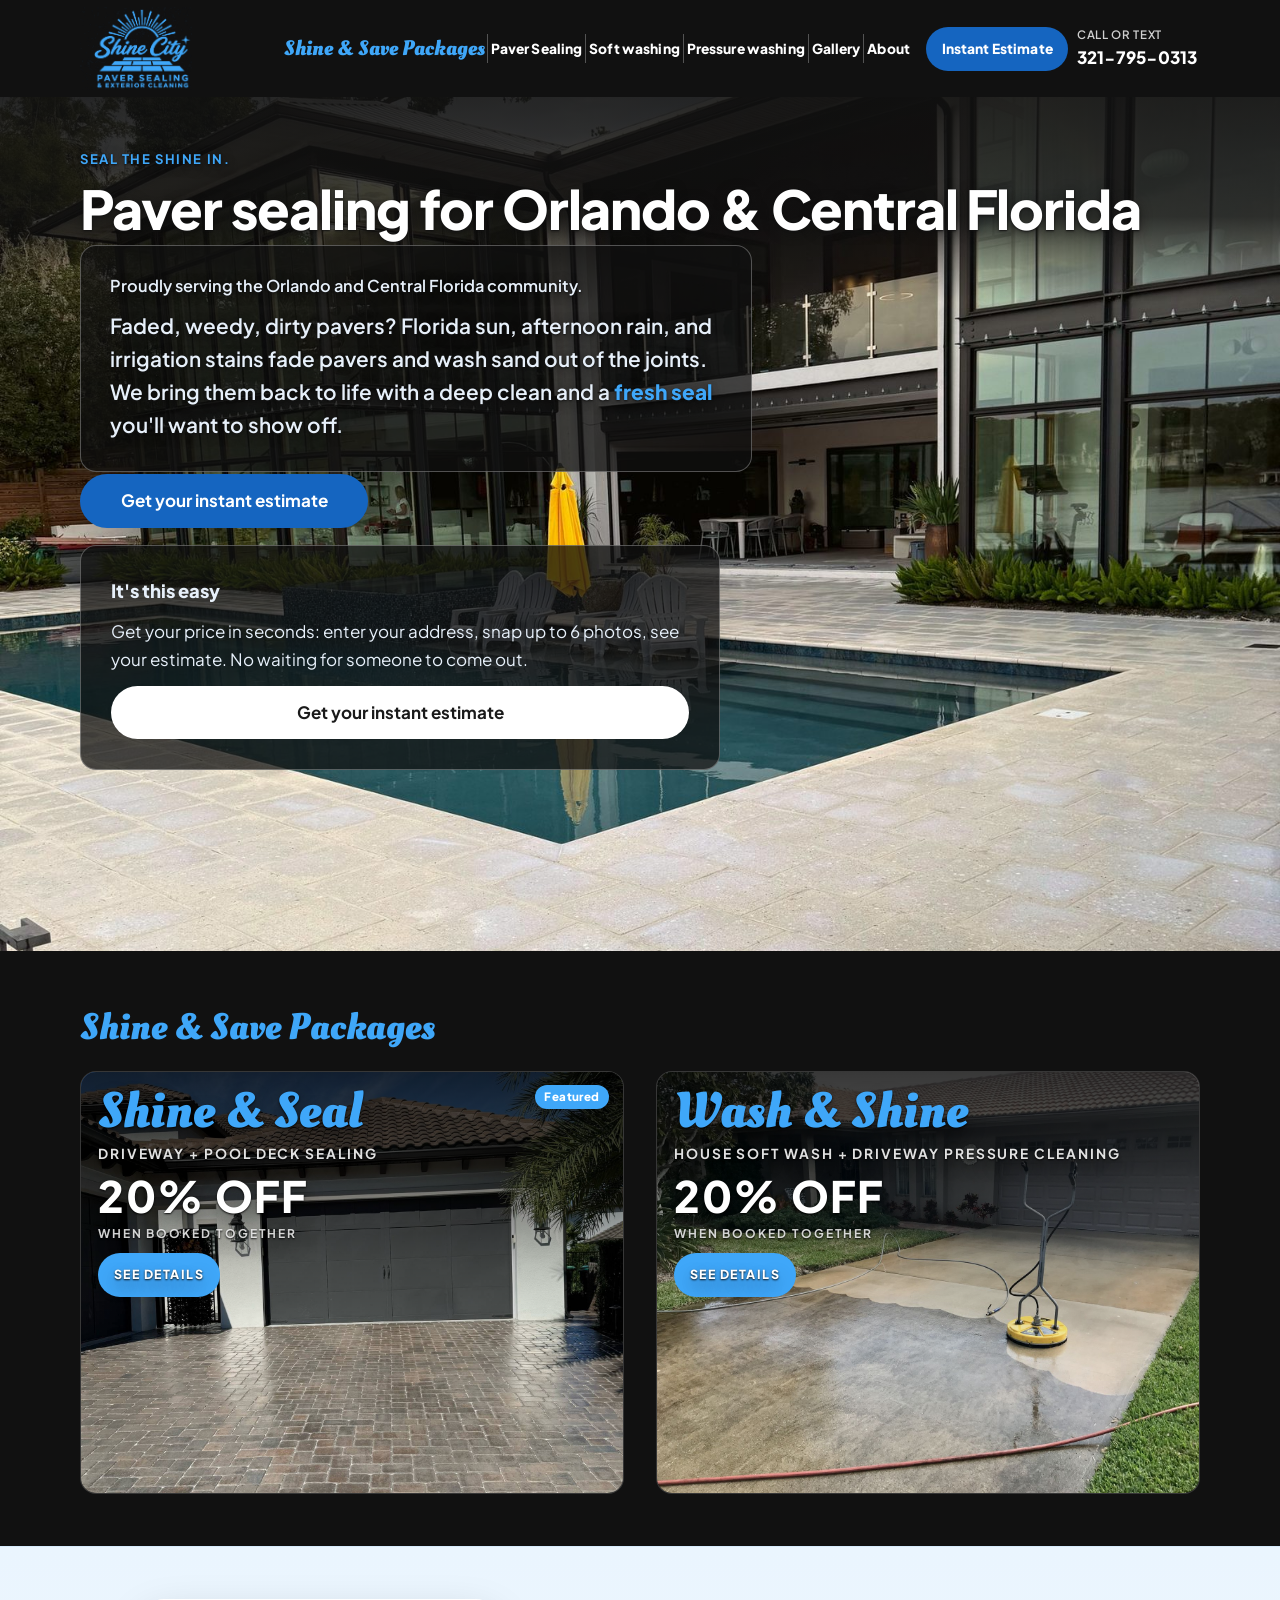
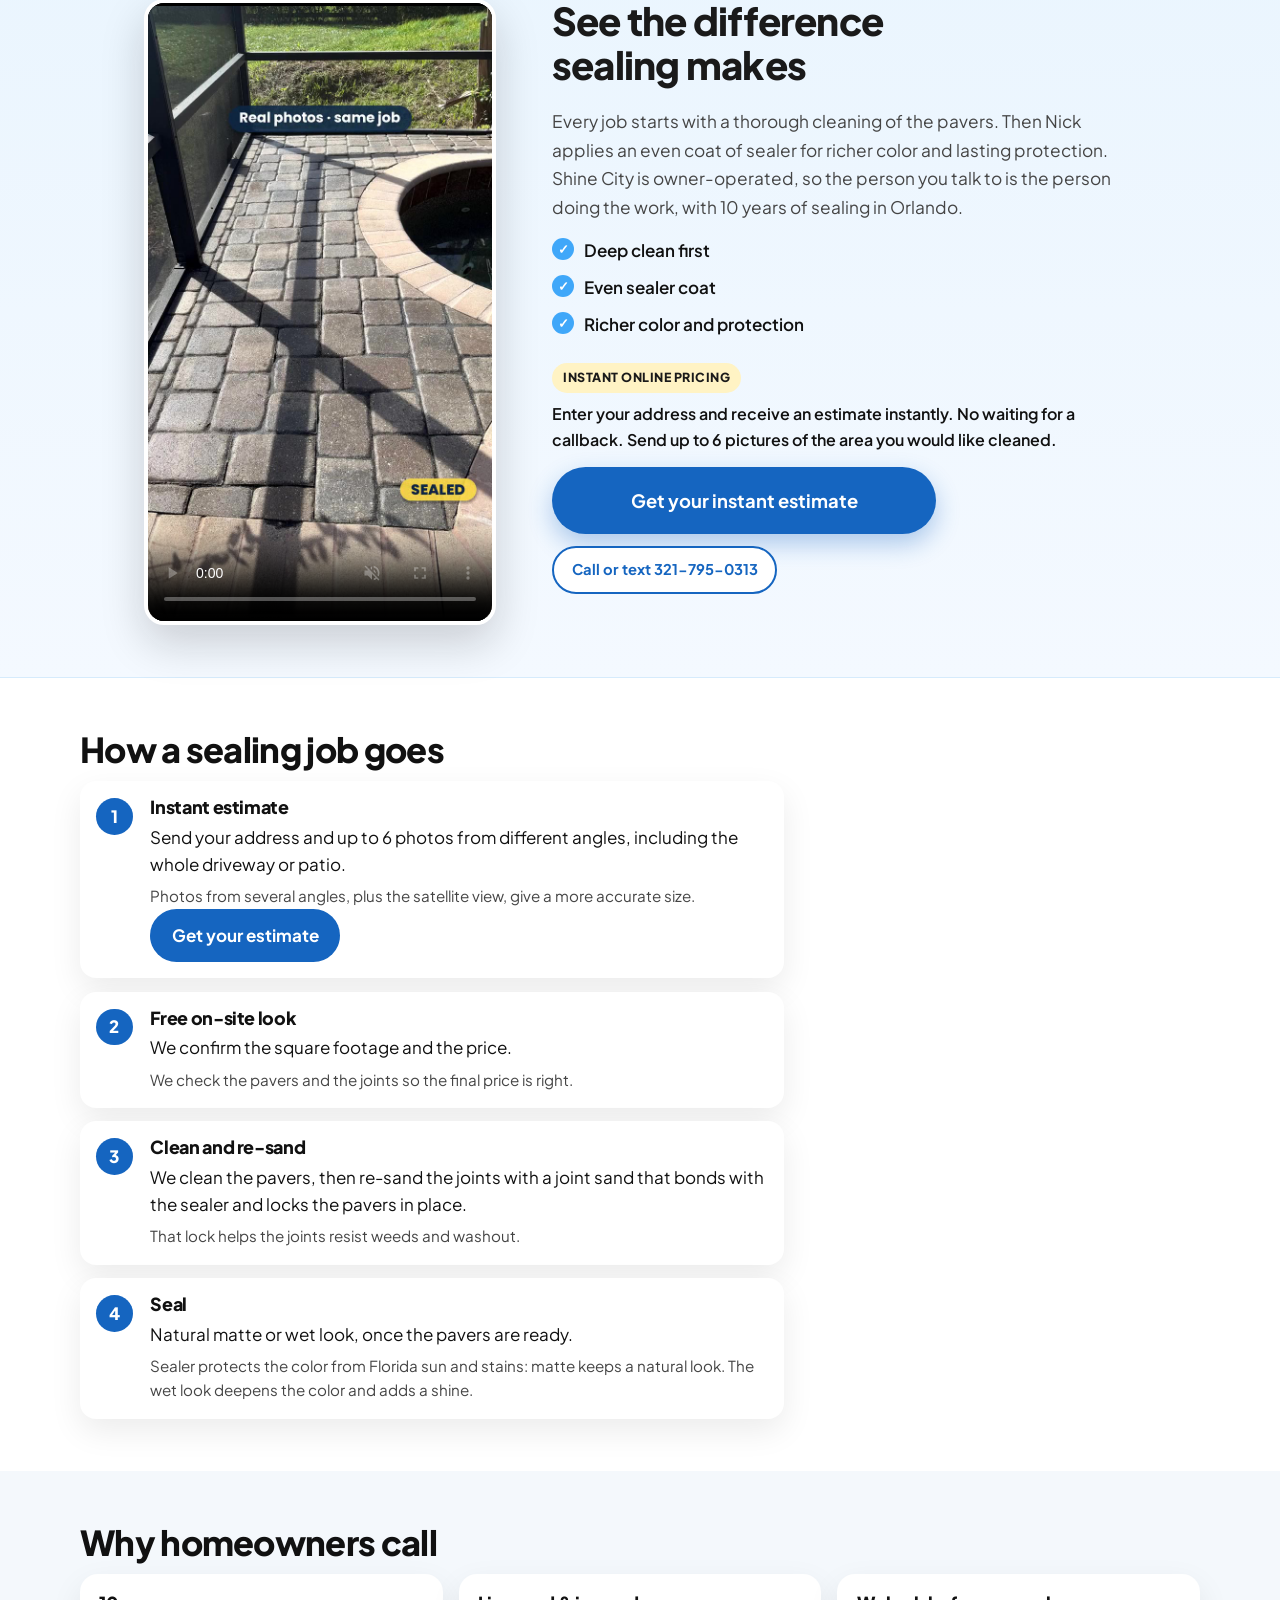
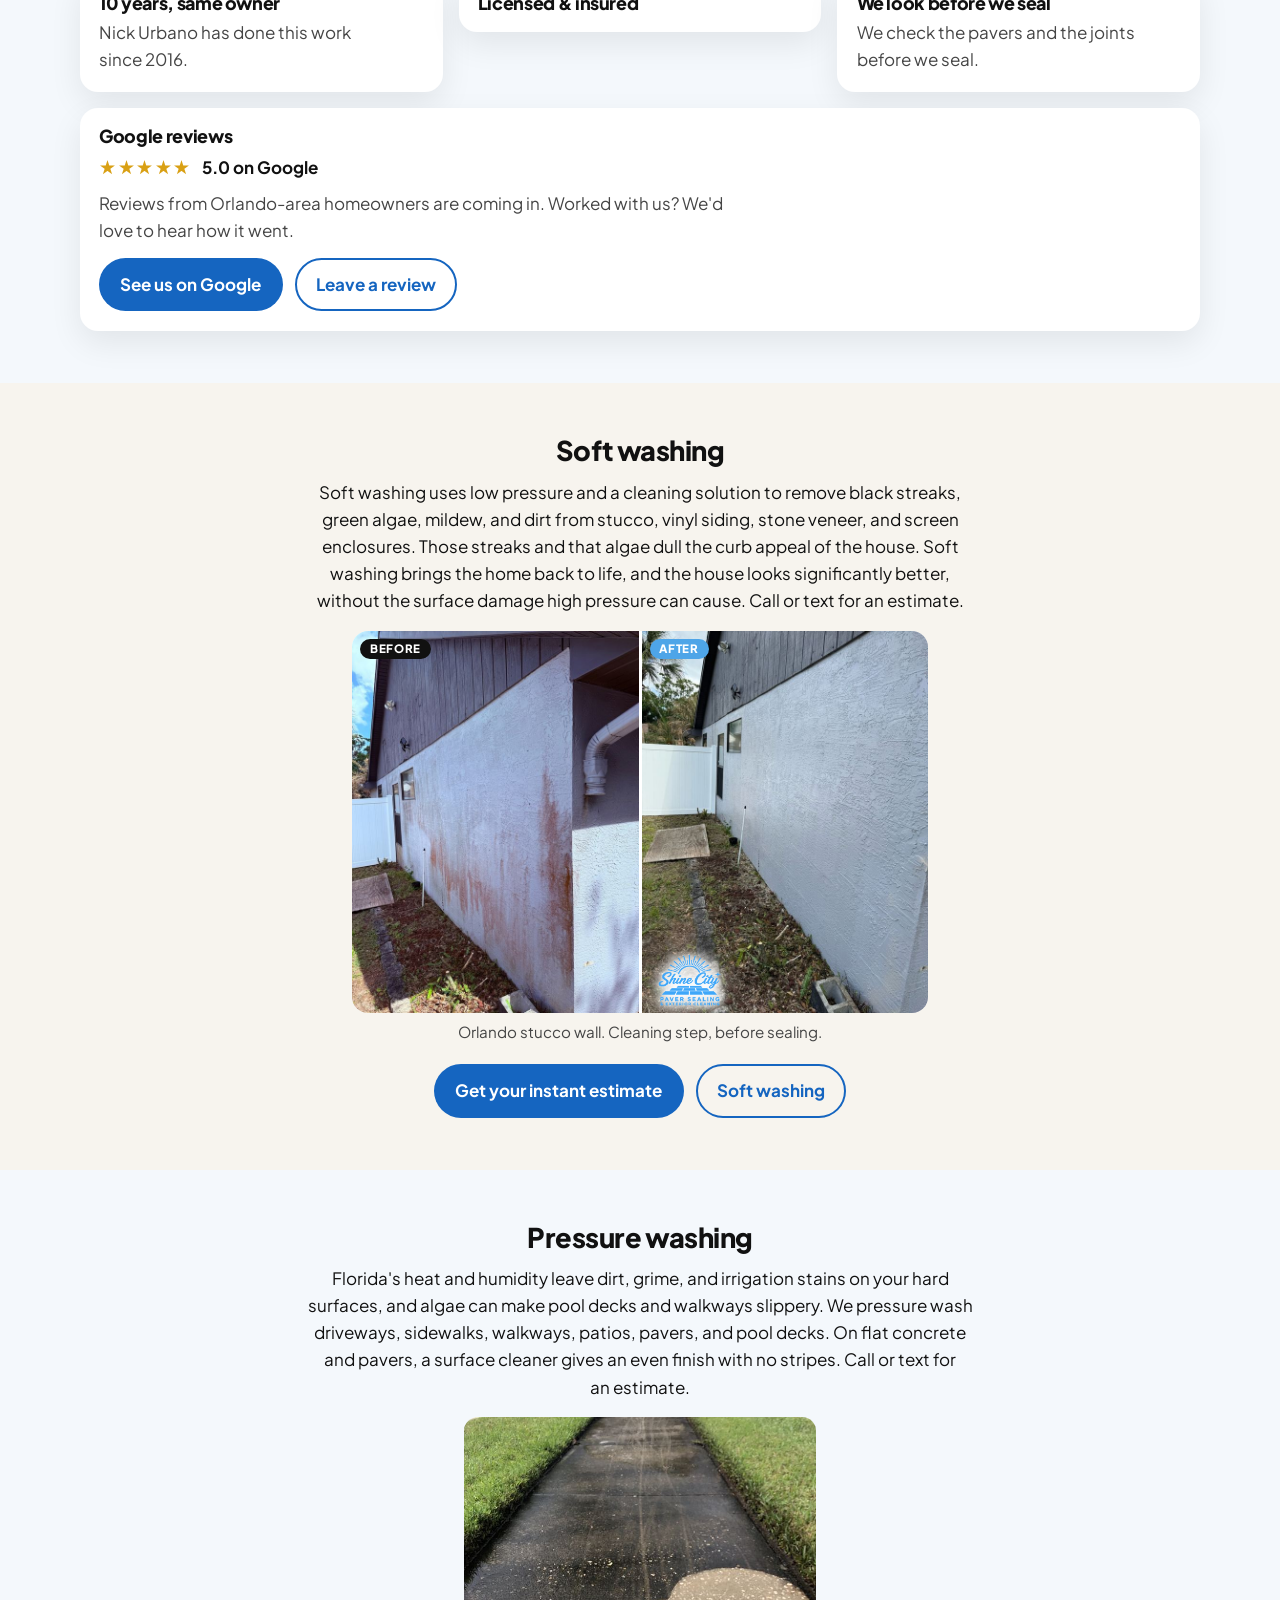
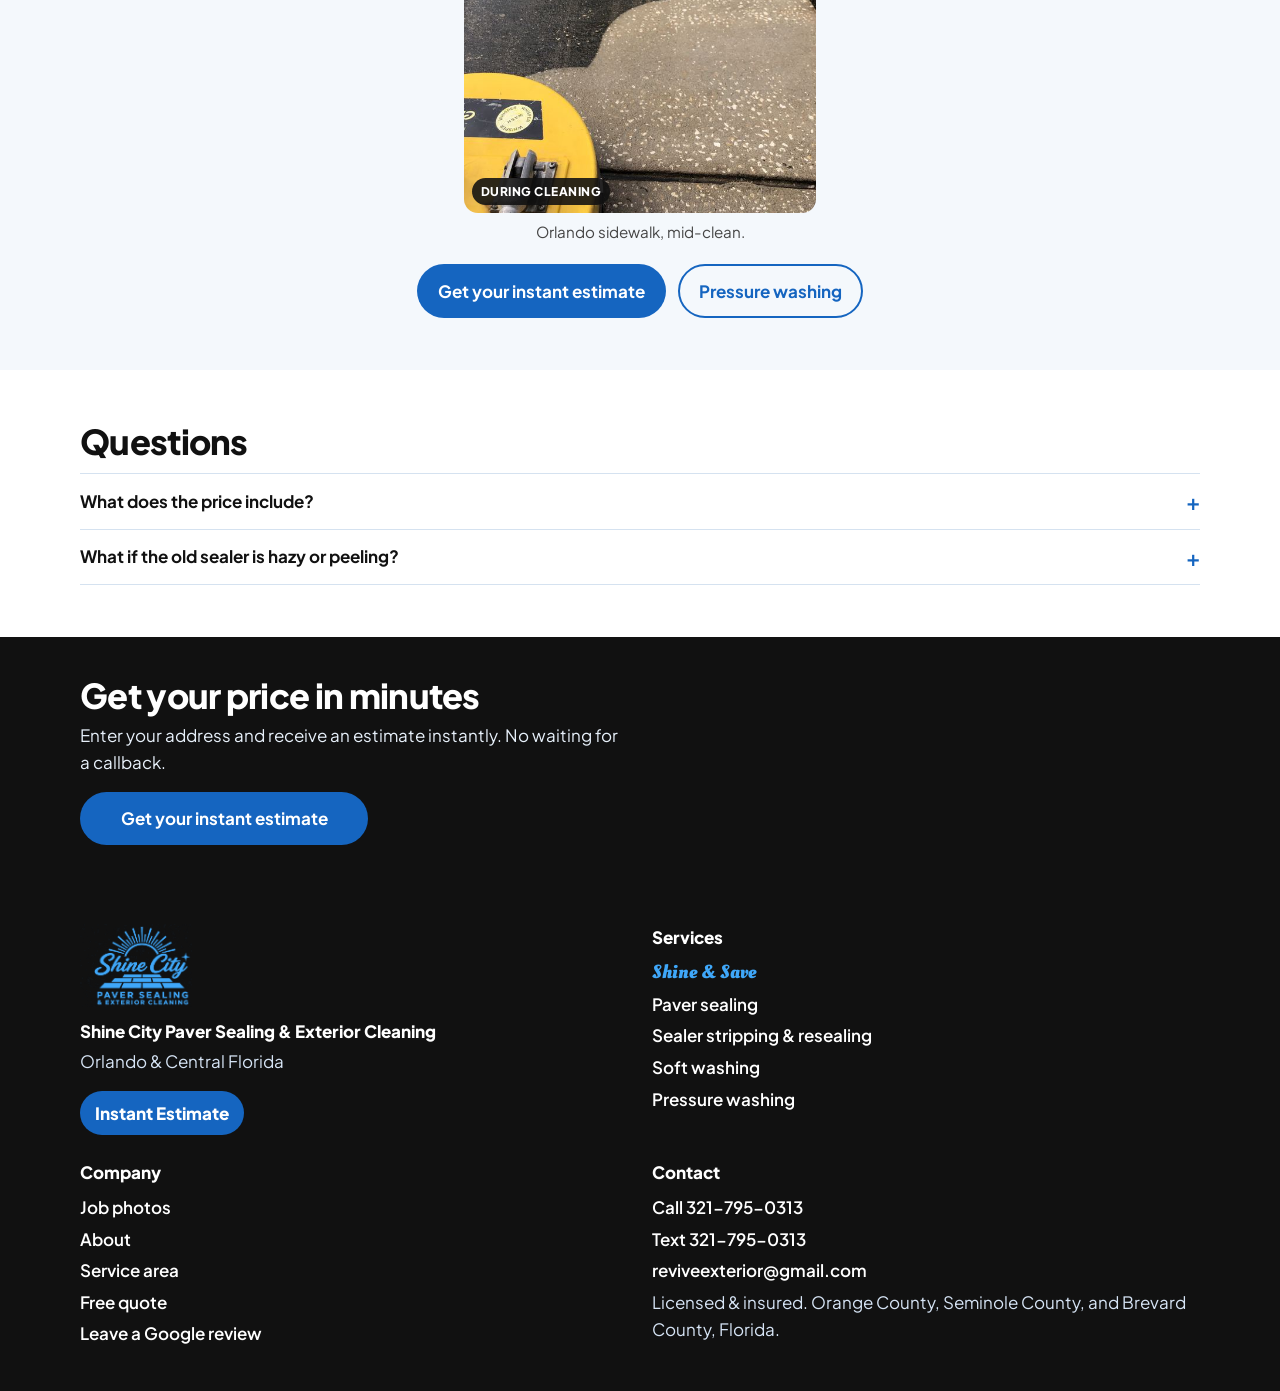
==== commit 39c1b98a: "Match Shine and Save script to Oleo on current main. Headings use the self-hosted Oleo file at both " ====
--- a/index.html
+++ b/index.html
@@ -28,7 +28,8 @@
   <link rel="preconnect" href="https://fonts.googleapis.com">
   <link rel="preconnect" href="https://fonts.gstatic.com" crossorigin>
   <link rel="stylesheet" href="https://fonts.googleapis.com/css2?family=Plus+Jakarta+Sans:wght@400;500;600;700;800&amp;display=swap">
-  <link rel="stylesheet" href="/css/styles.css?v=20261113r">
+  <link rel="preload" href="/fonts/oleo-script-bold.woff2" as="font" type="font/woff2" crossorigin>
+  <link rel="stylesheet" href="/css/styles.css?v=20261113s">
 
   <script type="application/ld+json" id="business-jsonld">
 
@@ -663,9 +664,9 @@
     <a href="tel:+13217950313">Call</a>
     <a href="sms:+13217950313">Text</a>
   </div>
-  <script src="/js/site-config.js?v=20261113r"></script>
-  <script src="/js/site.js?v=20261113r"></script>
-  <script src="/js/gallery.js?v=20261113r"></script>
+  <script src="/js/site-config.js?v=20261113s"></script>
+  <script src="/js/site.js?v=20261113s"></script>
+  <script src="/js/gallery.js?v=20261113s"></script>
 
 </body>
 </html>
--- a/css/styles.css
+++ b/css/styles.css
@@ -1086,14 +1086,42 @@
   color: var(--muted);
   font-size: 0.95rem;
 }
-.deck-reel { margin: 0; }
+.deck-reel {
+  /* Phone header is the 140px logo plus 0.45rem padding top and bottom.
+     The sticky bar is 0.55rem padding, a 48px button, and the safe area. */
+  --deck-header-h: calc(140px * 708 / 957 + 0.9rem);
+  --deck-bar-h: calc(1.1rem + 48px + env(safe-area-inset-bottom));
+  --deck-max-h: calc(100svh - var(--deck-header-h) - var(--deck-bar-h) - 16px);
+  margin: 0;
+  display: flex;
+  flex-direction: column;
+  align-items: center;
+}
 .deck-reel video {
   display: block;
-  width: 100%;
+  width: min(100%, calc(var(--deck-max-h) * 9 / 16));
   height: auto;
-  max-width: 100%;
+  max-height: var(--deck-max-h);
+  aspect-ratio: 9 / 16;
+  object-fit: contain;
   border-radius: 16px;
   background: #111;
+}
+@media (max-width: 1099px) {
+  .deck-reel {
+    width: calc(100vw - 16px);
+    max-width: none;
+    margin-left: calc(50% - 50vw + 8px);
+  }
+}
+@media (min-width: 1100px) {
+  .deck-reel {
+    --deck-bar-h: 0px;
+    --deck-header-h: calc(96px * 708 / 957 + 0.9rem);
+  }
+}
+@media (min-width: 1280px) {
+  .deck-reel { --deck-header-h: calc(112px * 708 / 957 + 0.9rem); }
 }
 .benefits {
   display: grid;
@@ -1247,6 +1275,12 @@
   width: 100%;
 }
 .package-photos + .package-photos { margin-top: 1.75rem; }
+/* Gallery only: glass house poster on phones, side-by-side pair from 800px. */
+#recent-sealing .nick-wide { display: none; }
+@media (min-width: 800px) {
+  #recent-sealing .nick-poster { display: none; }
+  #recent-sealing .nick-wide { display: block; }
+}
 @media (min-width: 800px) {
   .job-photos .poster-row,
   .package-photos--posters .poster-row {
@@ -1879,17 +1913,29 @@
   .site-nav a { font-size: 0.98rem; padding-inline: 0.38rem; }
   .site-nav a.nav-packages .shine-save { font-size: 1.16rem; }
 }
-/* Shine & Save. One weight of Oleo Script Bold, self-hosted. */
+/* Shine & Save. One file of Oleo Script Bold, self-hosted.
+   Registered at 700 and 800 so a heading weight does not skip the file
+   and paint a generic cursive fallback on iPhone. */
 @font-face {
   font-family: "Oleo Script";
   src: url("/fonts/oleo-script-bold.woff2") format("woff2");
   font-weight: 700;
   font-style: normal;
-  font-display: swap;
-}
-
-.shine-save {
-  font-family: "Oleo Script", "Segoe Script", cursive;
+  font-display: block;
+}
+@font-face {
+  font-family: "Oleo Script";
+  src: url("/fonts/oleo-script-bold.woff2") format("woff2");
+  font-weight: 800;
+  font-style: normal;
+  font-display: block;
+}
+
+.shine-save,
+h1.shine-save,
+h2.shine-save,
+.pkg-tile__name.shine-save {
+  font-family: "Oleo Script", "Plus Jakarta Sans", sans-serif;
   font-weight: 700;
   font-style: normal;
   font-synthesis: none;
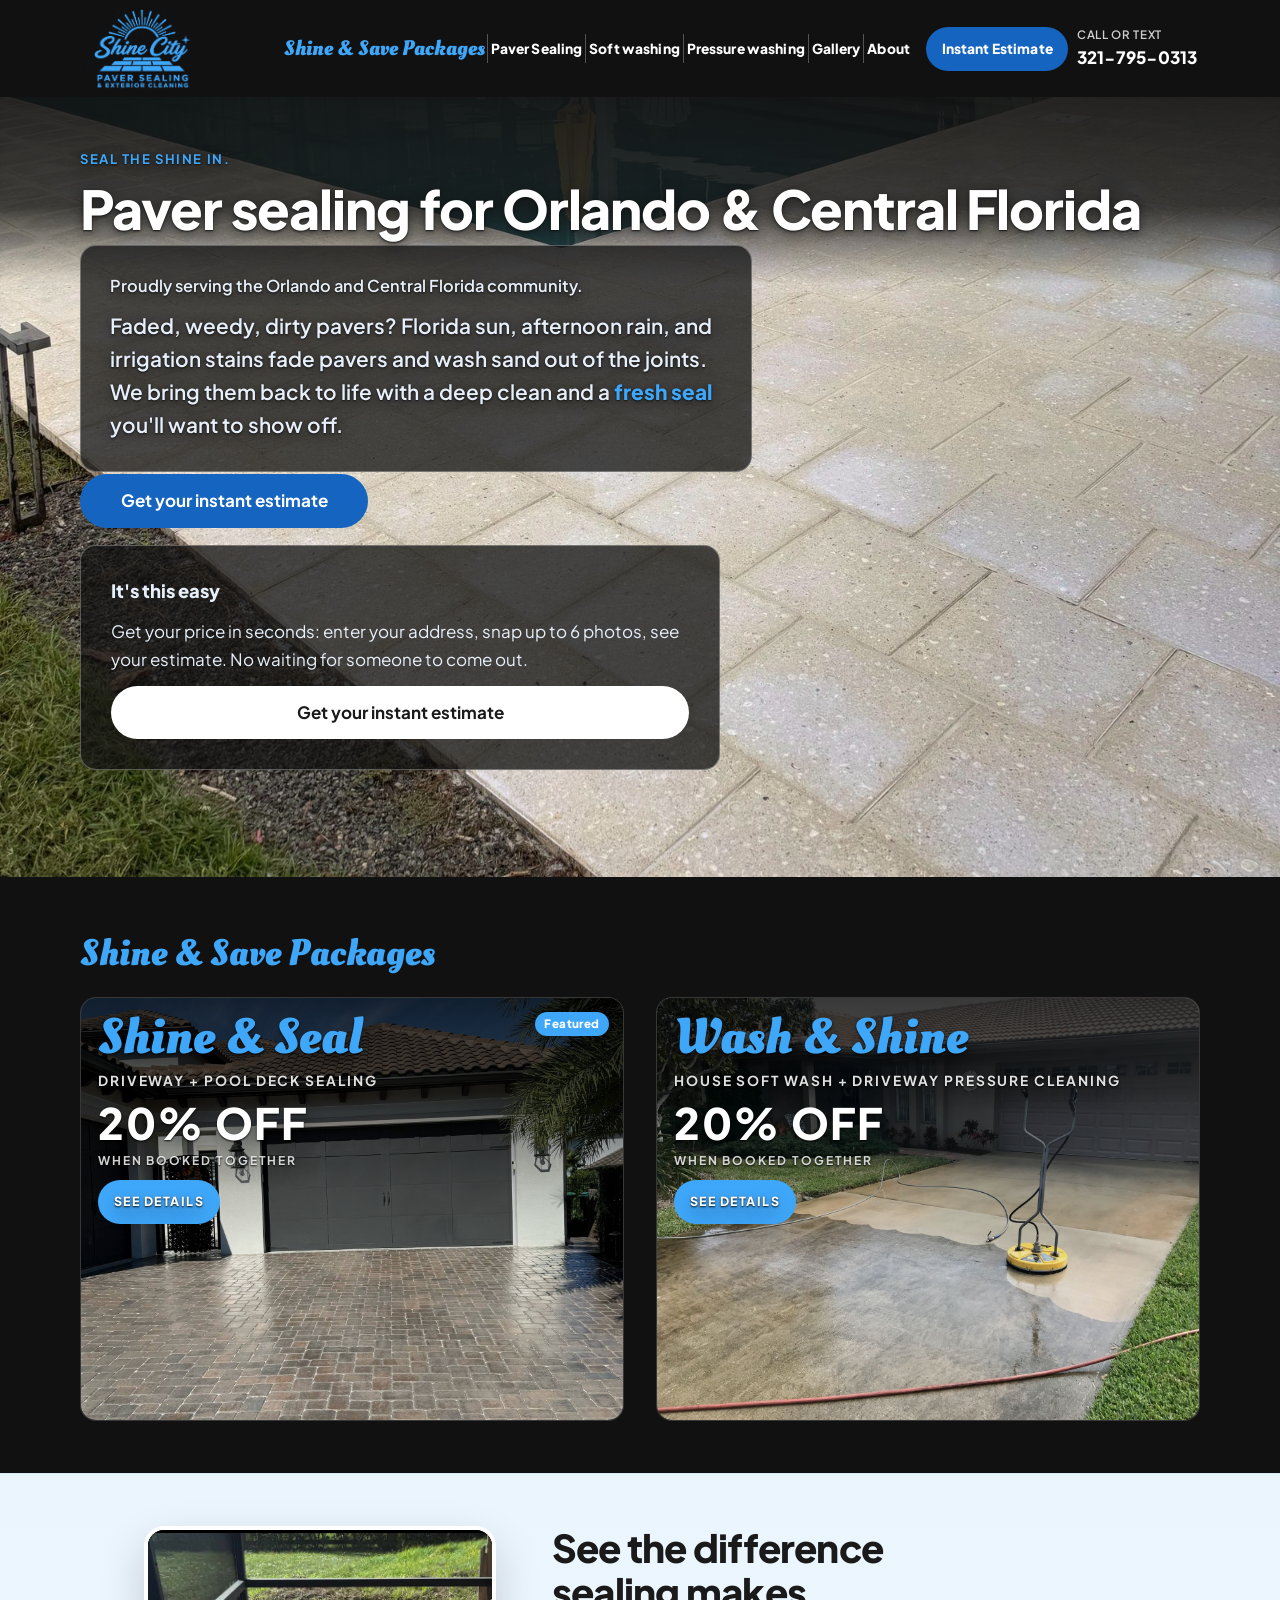
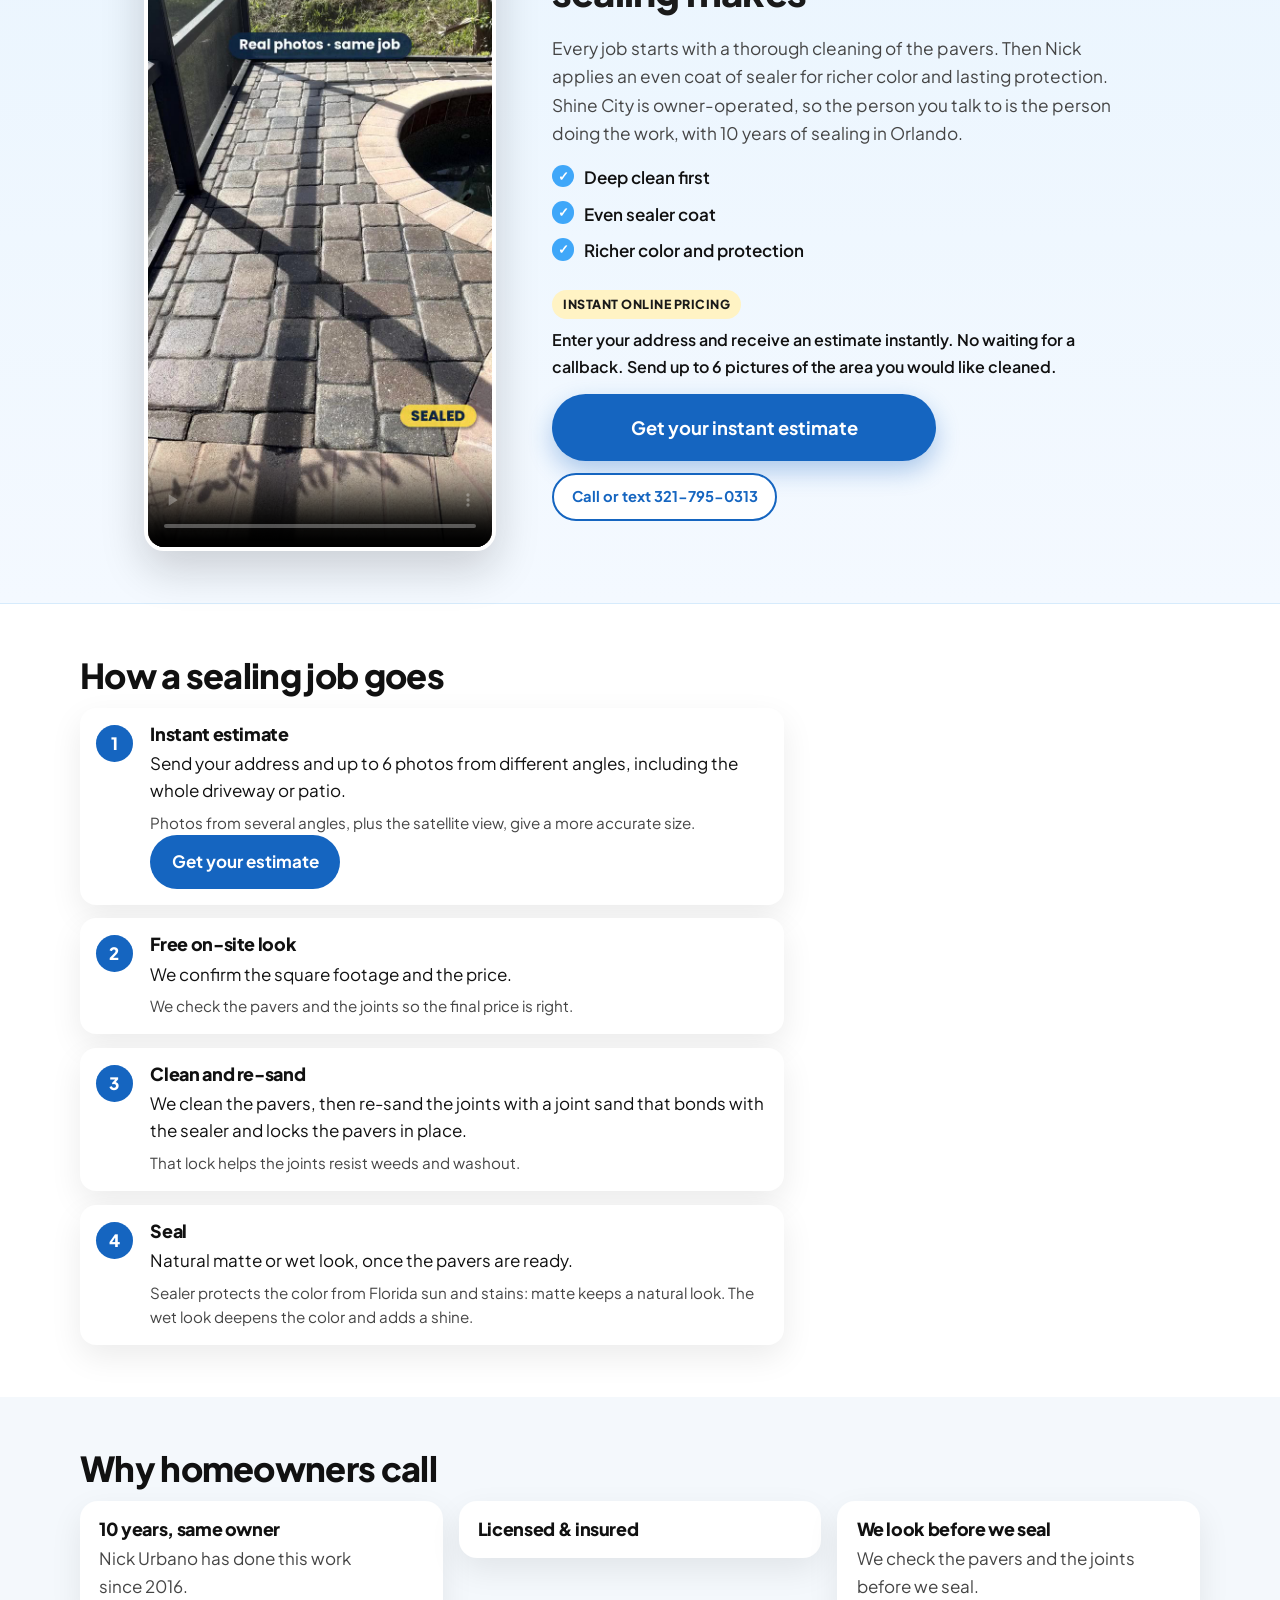
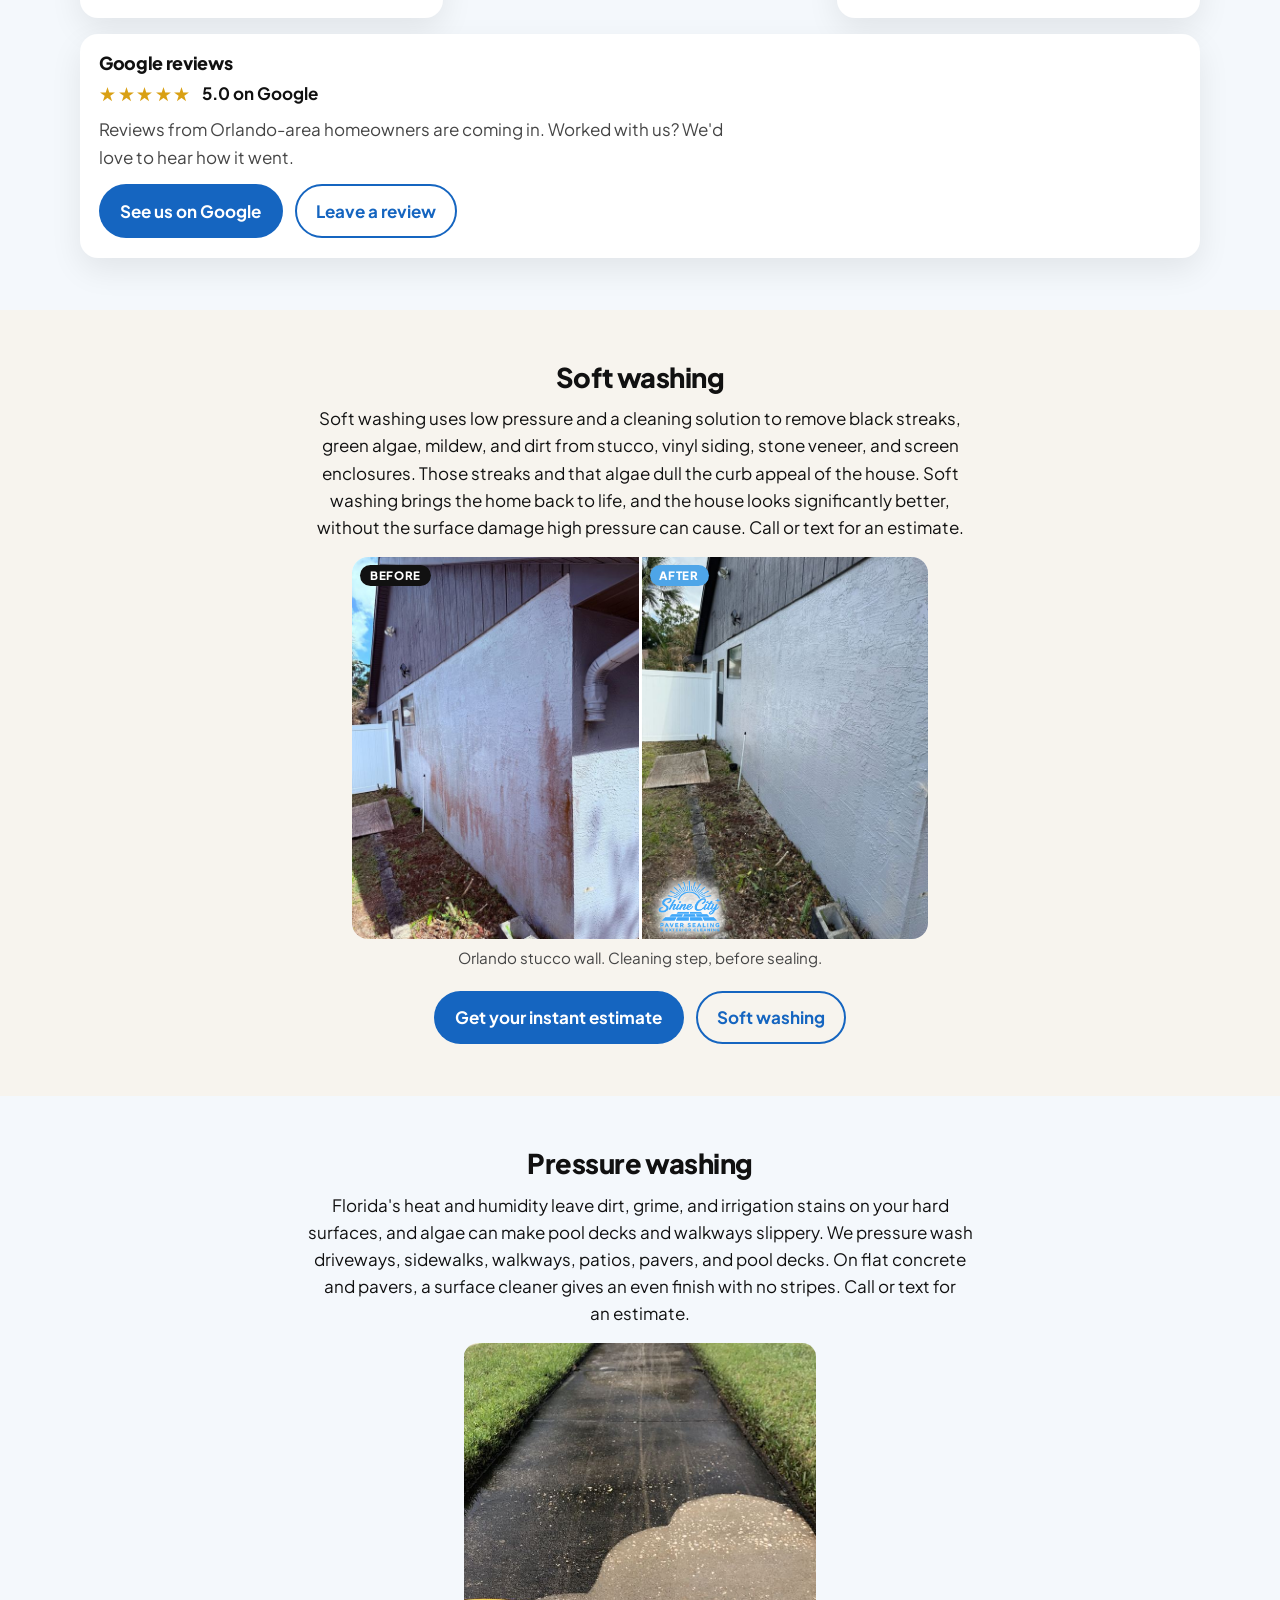
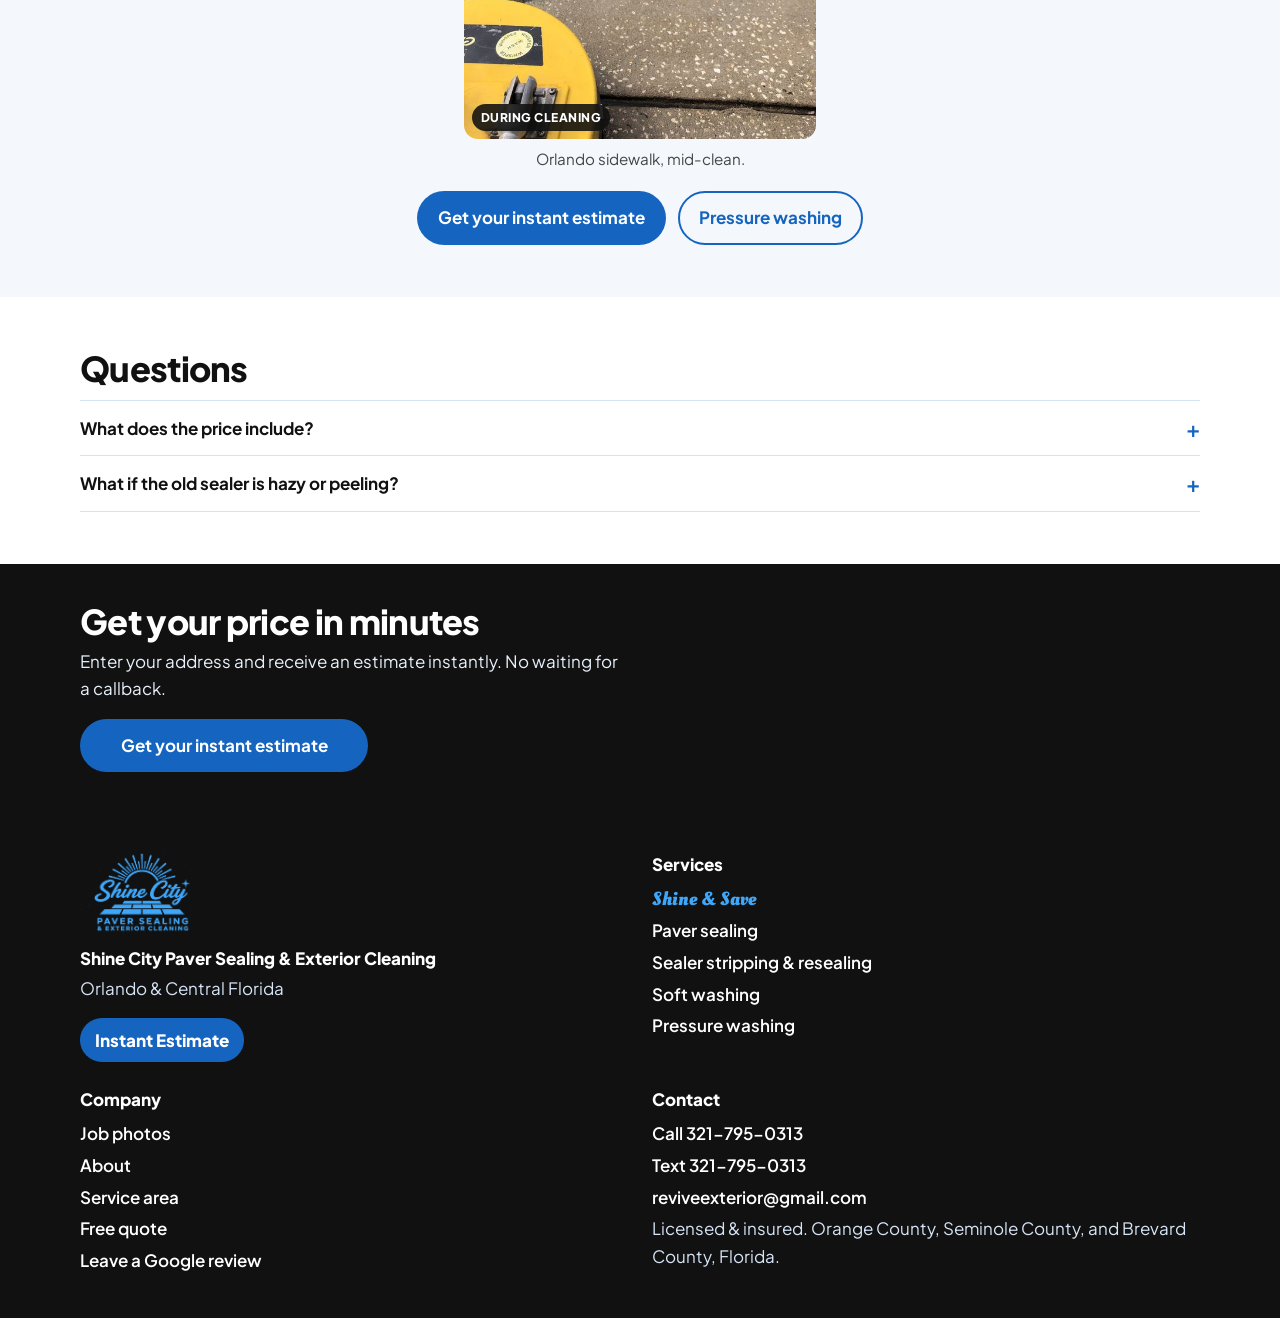
==== commit 47320f38: "Show the desktop hero paver deck through its near edge. From 1024px the homepage photo sits on the b" ====
--- a/index.html
+++ b/index.html
@@ -29,7 +29,7 @@
   <link rel="preconnect" href="https://fonts.gstatic.com" crossorigin>
   <link rel="stylesheet" href="https://fonts.googleapis.com/css2?family=Plus+Jakarta+Sans:wght@400;500;600;700;800&amp;display=swap">
   <link rel="preload" href="/fonts/oleo-script-bold.woff2" as="font" type="font/woff2" crossorigin>
-  <link rel="stylesheet" href="/css/styles.css?v=20261113s">
+  <link rel="stylesheet" href="/css/styles.css?v=20261117a">
 
   <script type="application/ld+json" id="business-jsonld">
 
@@ -664,9 +664,9 @@
     <a href="tel:+13217950313">Call</a>
     <a href="sms:+13217950313">Text</a>
   </div>
-  <script src="/js/site-config.js?v=20261113s"></script>
-  <script src="/js/site.js?v=20261113s"></script>
-  <script src="/js/gallery.js?v=20261113s"></script>
+  <script src="/js/site-config.js?v=20261117a"></script>
+  <script src="/js/site.js?v=20261117a"></script>
+  <script src="/js/gallery.js?v=20261117a"></script>
 
 </body>
 </html>
--- a/css/styles.css
+++ b/css/styles.css
@@ -349,8 +349,10 @@
   pointer-events: none;
 }
 @media (min-width: 1024px) {
-  .hero { min-height: min(66.67vw, 56rem); }
-  .hero__photo { object-position: center 30%; }
+  /* Stay inside a short desktop window so the deck edge is not below the fold. */
+  .hero { min-height: min(66.67vw, 56rem, calc(100svh - 7.5rem)); }
+  /* Show the foreground paver deck through its near edge. */
+  .hero__photo { object-position: center bottom; }
 }
 .hero h1,
 .hero .lede,
@@ -911,6 +913,10 @@
   .sticky-bar { display: none; }
   .hero { padding: 3.2rem 0 4.8rem; }
   .trust { margin-top: -2.2rem; }
+}
+@media (min-width: 1024px) {
+  /* Short windows: keep the deck edge above the fold. */
+  .hero { padding-bottom: 1.75rem; }
 }
 
 @media (max-width: 1099px) {
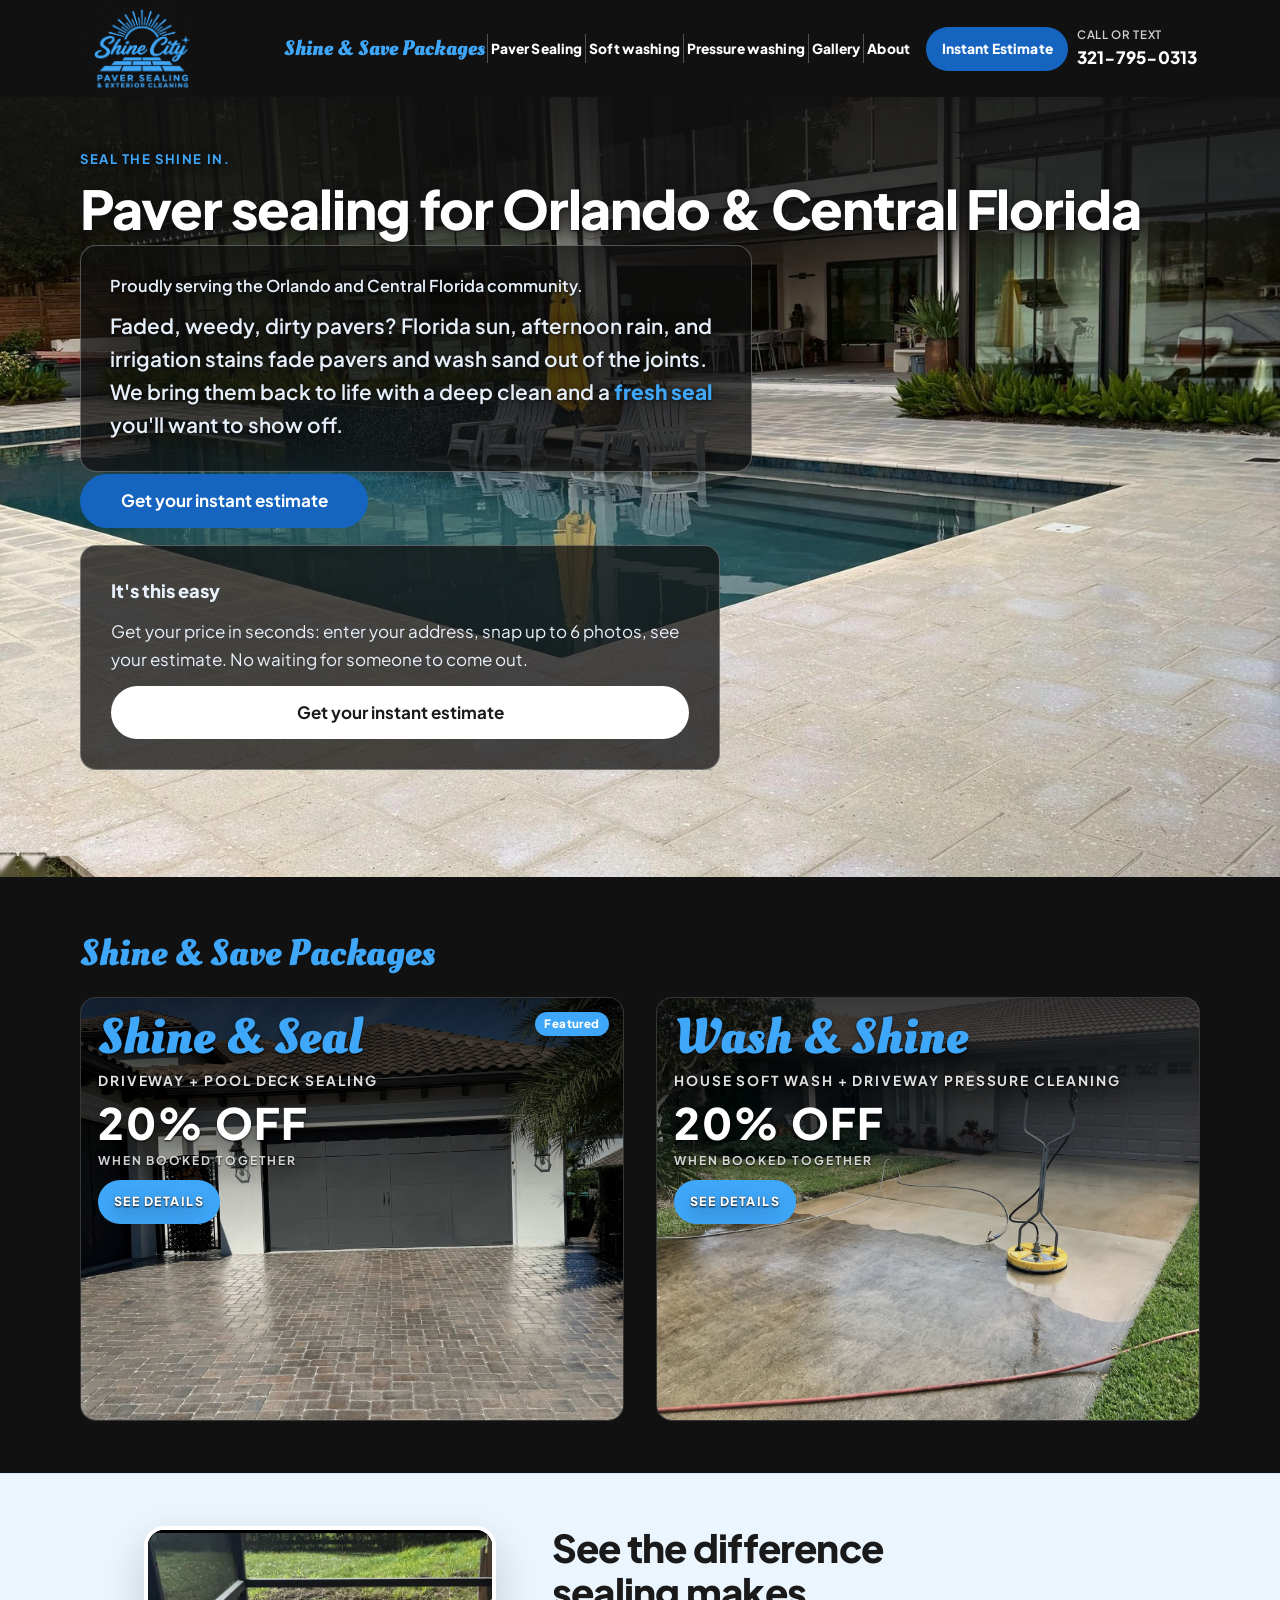
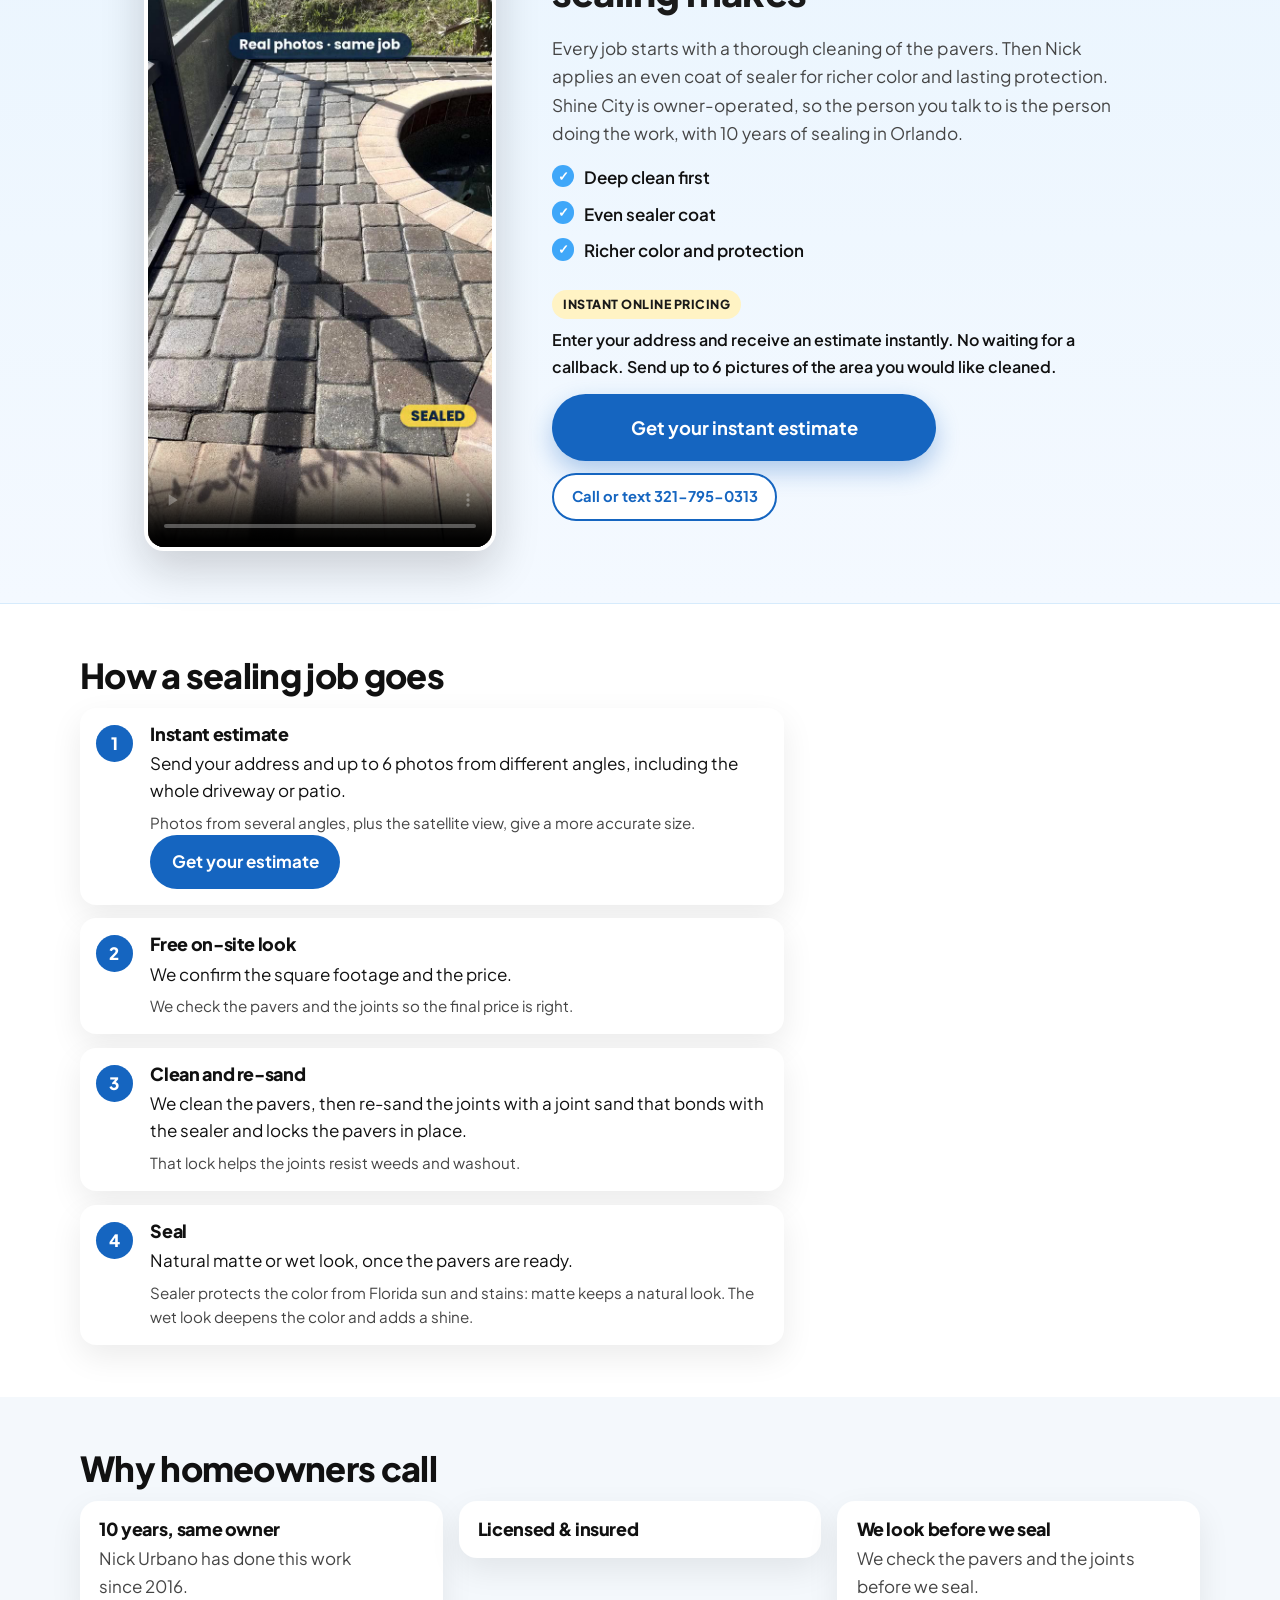
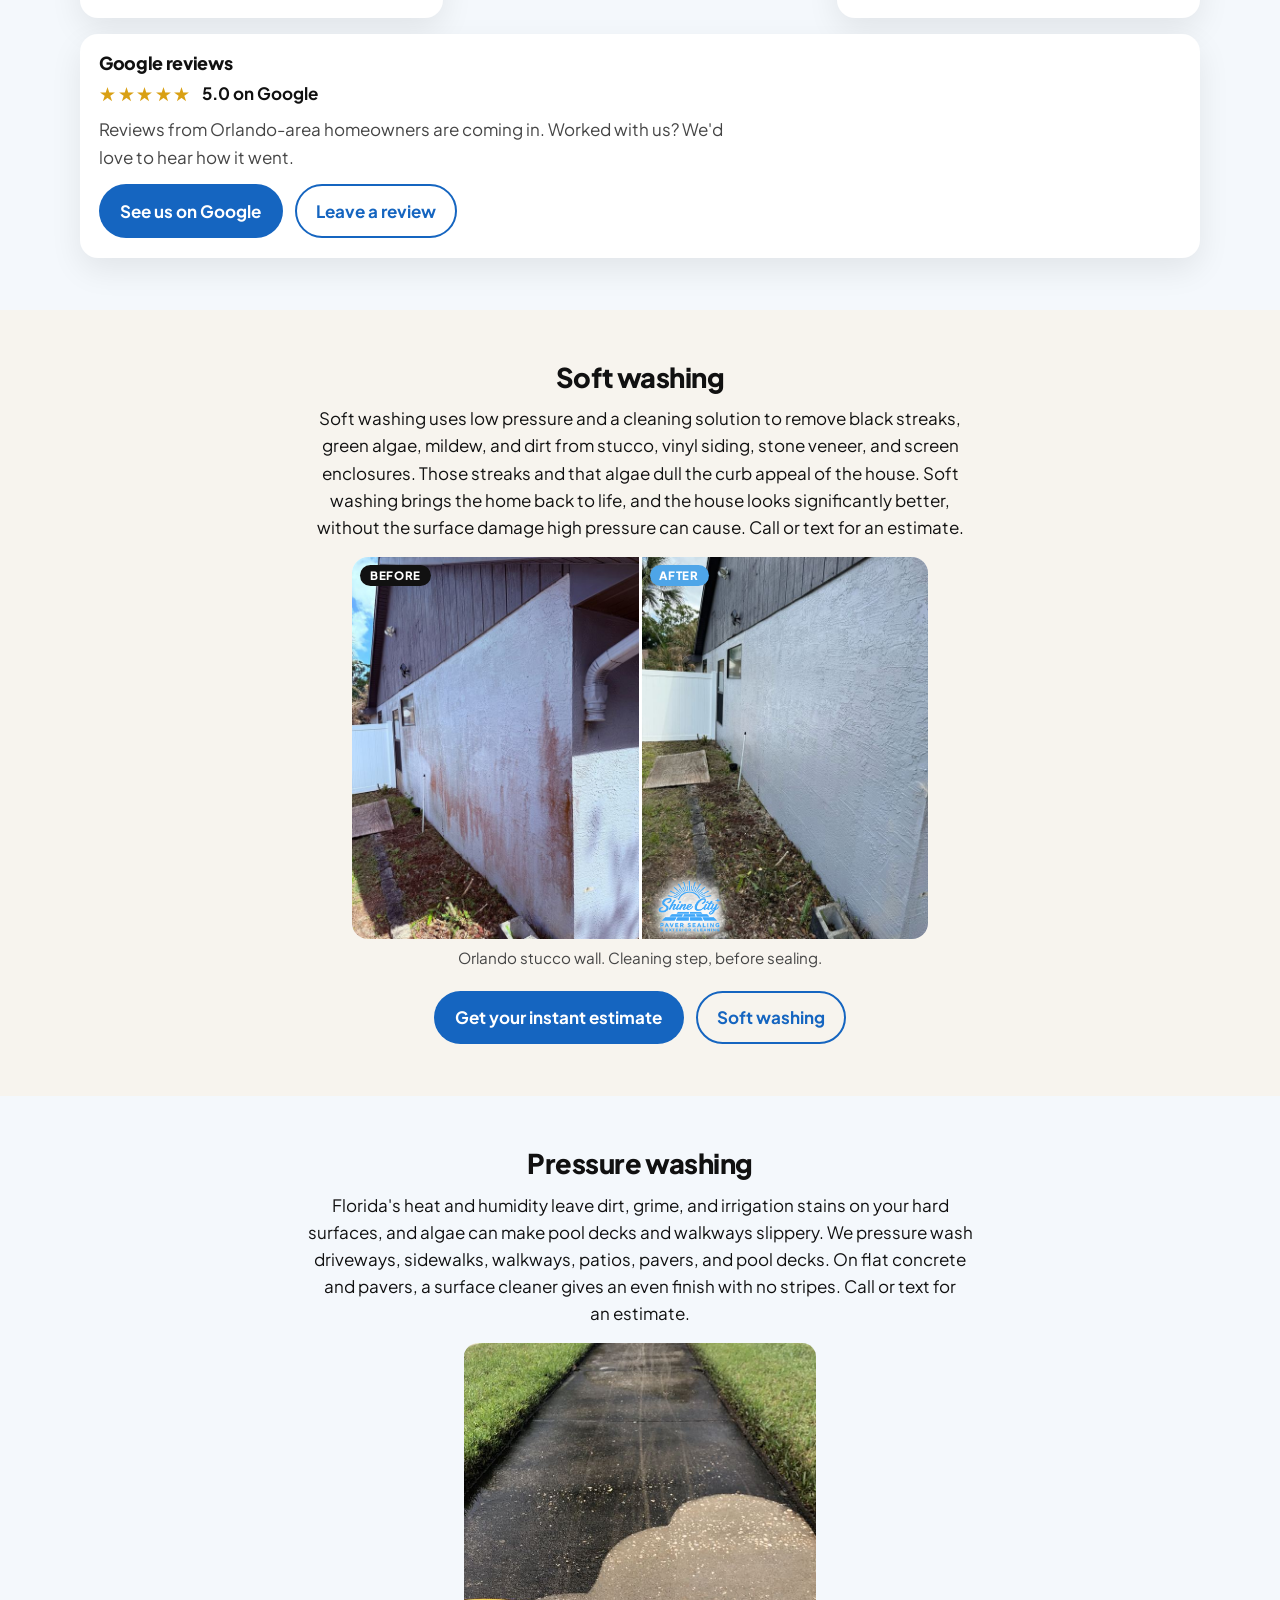
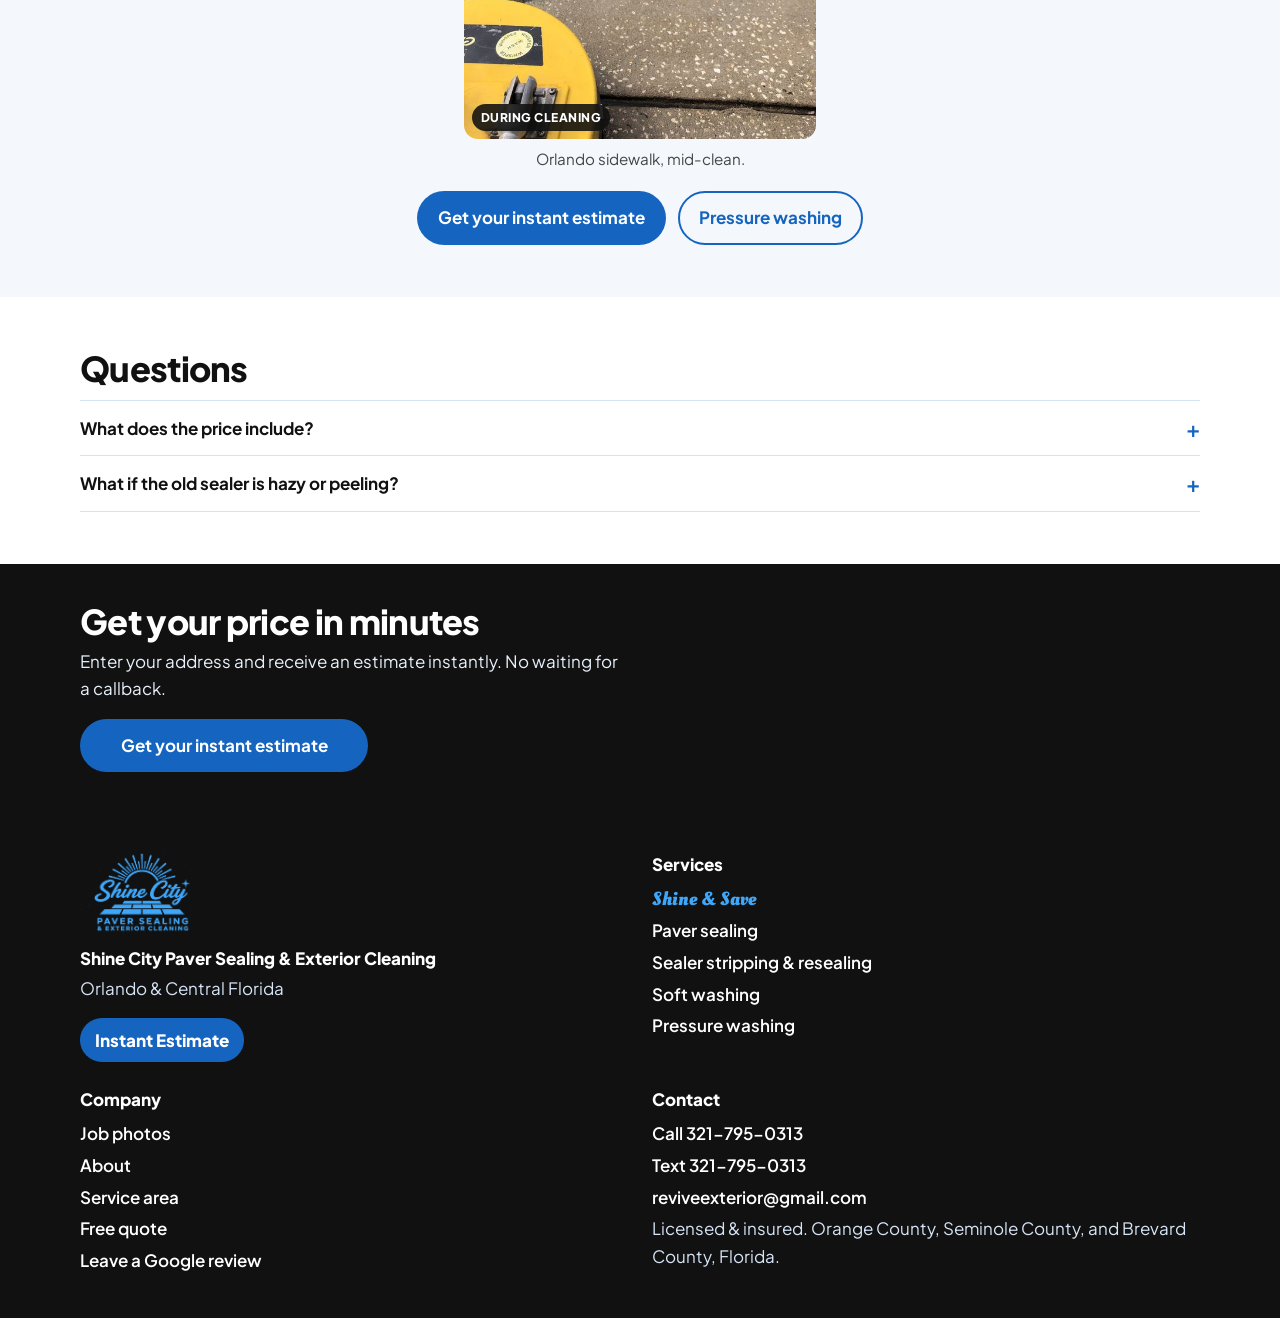
==== commit 0bb0bc00: "Replace the homepage hero photo with the cleaned deck. The pipe and gravel are gone from the bottom " ====
--- a/index.html
+++ b/index.html
@@ -401,7 +401,7 @@
   <main id="main">
 
     <section class="hero" id="pricing">
-      <img class="hero__photo" src="/images/hero/pool-deck-after-1.jpg" srcset="/images/hero/pool-deck-after-1-800.jpg 800w, /images/hero/pool-deck-after-1.jpg 1600w" sizes="140vw" alt="" width="1600" height="2000" decoding="async">
+      <img class="hero__photo" src="/images/hero/pool-deck-after-1.jpg?v=20261117b" srcset="/images/hero/pool-deck-after-1-800.jpg?v=20261117b 800w, /images/hero/pool-deck-after-1.jpg?v=20261117b 1600w" sizes="140vw" alt="" width="1600" height="2000" decoding="async">
       <div class="container hero__inner">
         <p class="visually-hidden">Photo of a sealed light paver pool deck beside a pool and a glass house in Orlando.</p>
         <!-- TAGLINE PROPOSAL, pending owner sign-off: "Seal the shine in." -->
--- a/css/styles.css
+++ b/css/styles.css
@@ -351,8 +351,8 @@
 @media (min-width: 1024px) {
   /* Stay inside a short desktop window so the deck edge is not below the fold. */
   .hero { min-height: min(66.67vw, 56rem, calc(100svh - 7.5rem)); }
-  /* Show the foreground paver deck through its near edge. */
-  .hero__photo { object-position: center bottom; }
+  /* Mid-frame: pool and house stay in view, gravel in the corner stays out. */
+  .hero__photo { object-position: center 50%; }
 }
 .hero h1,
 .hero .lede,
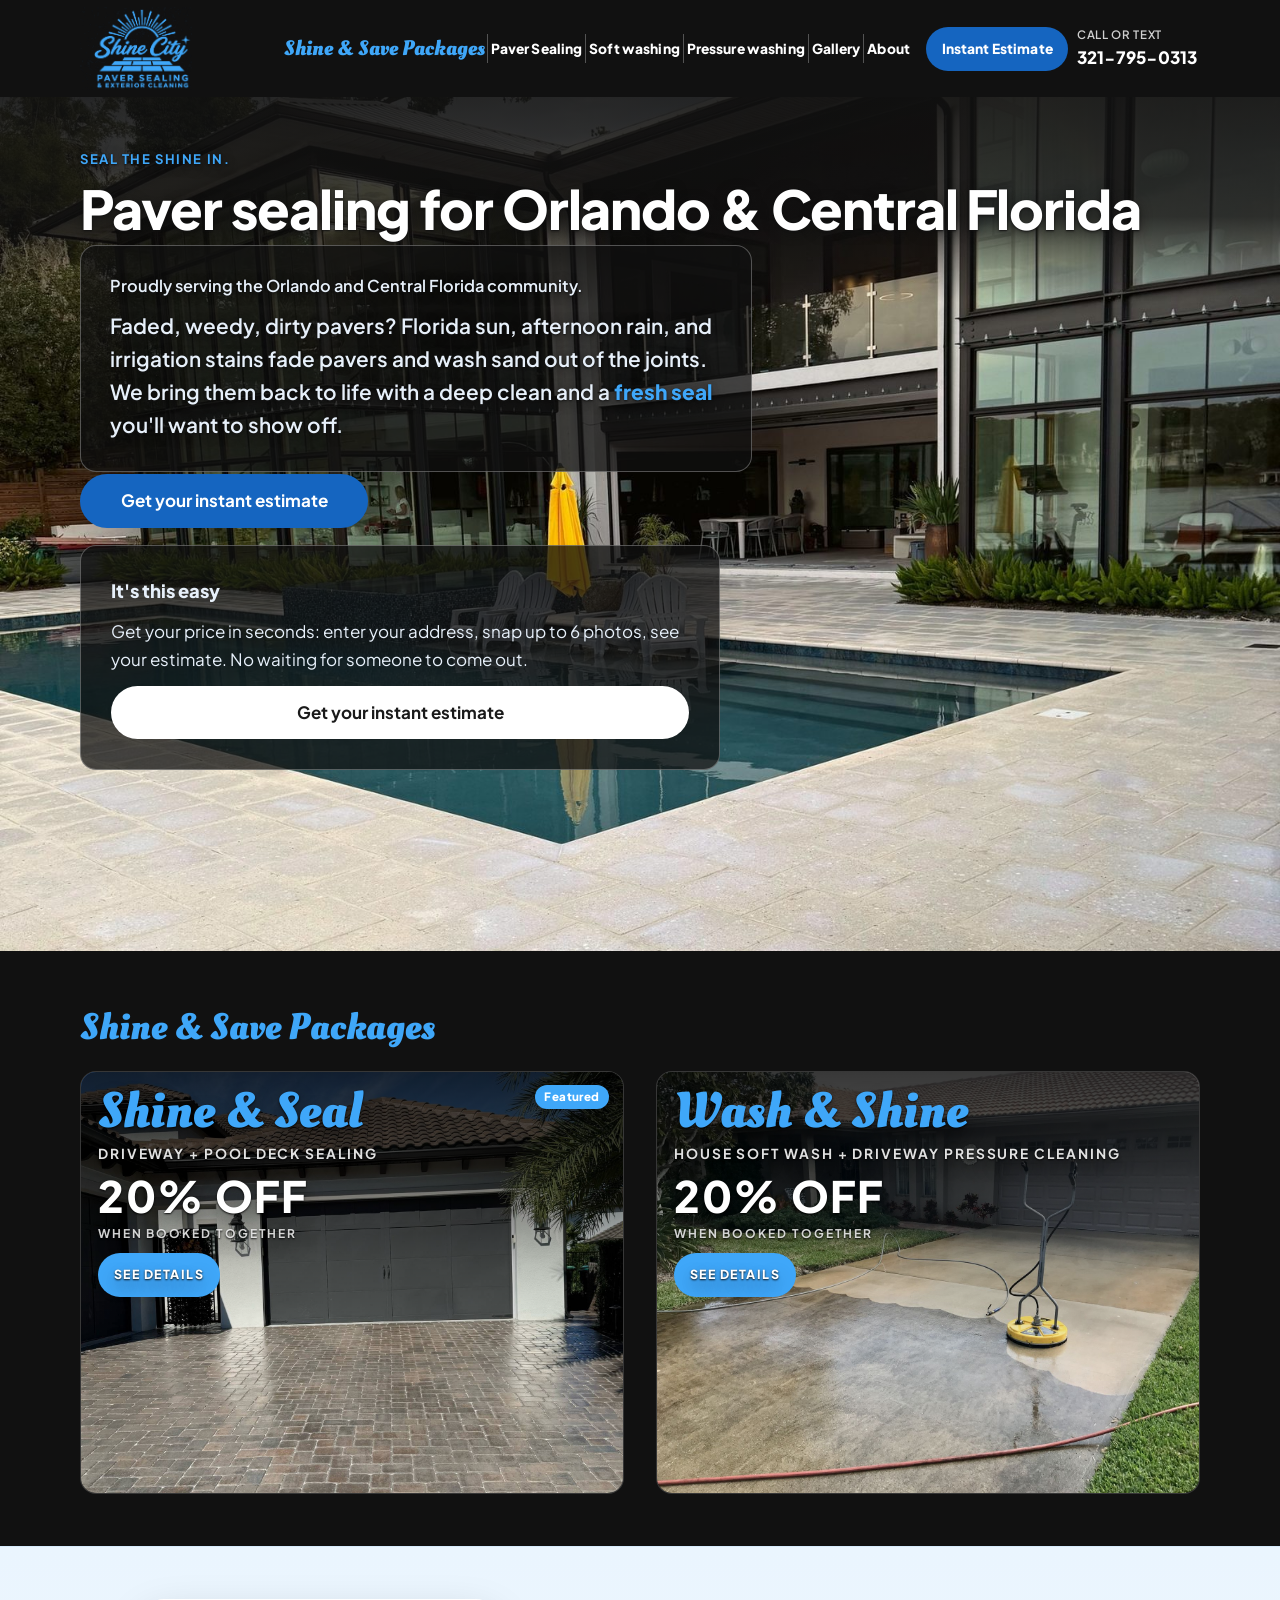
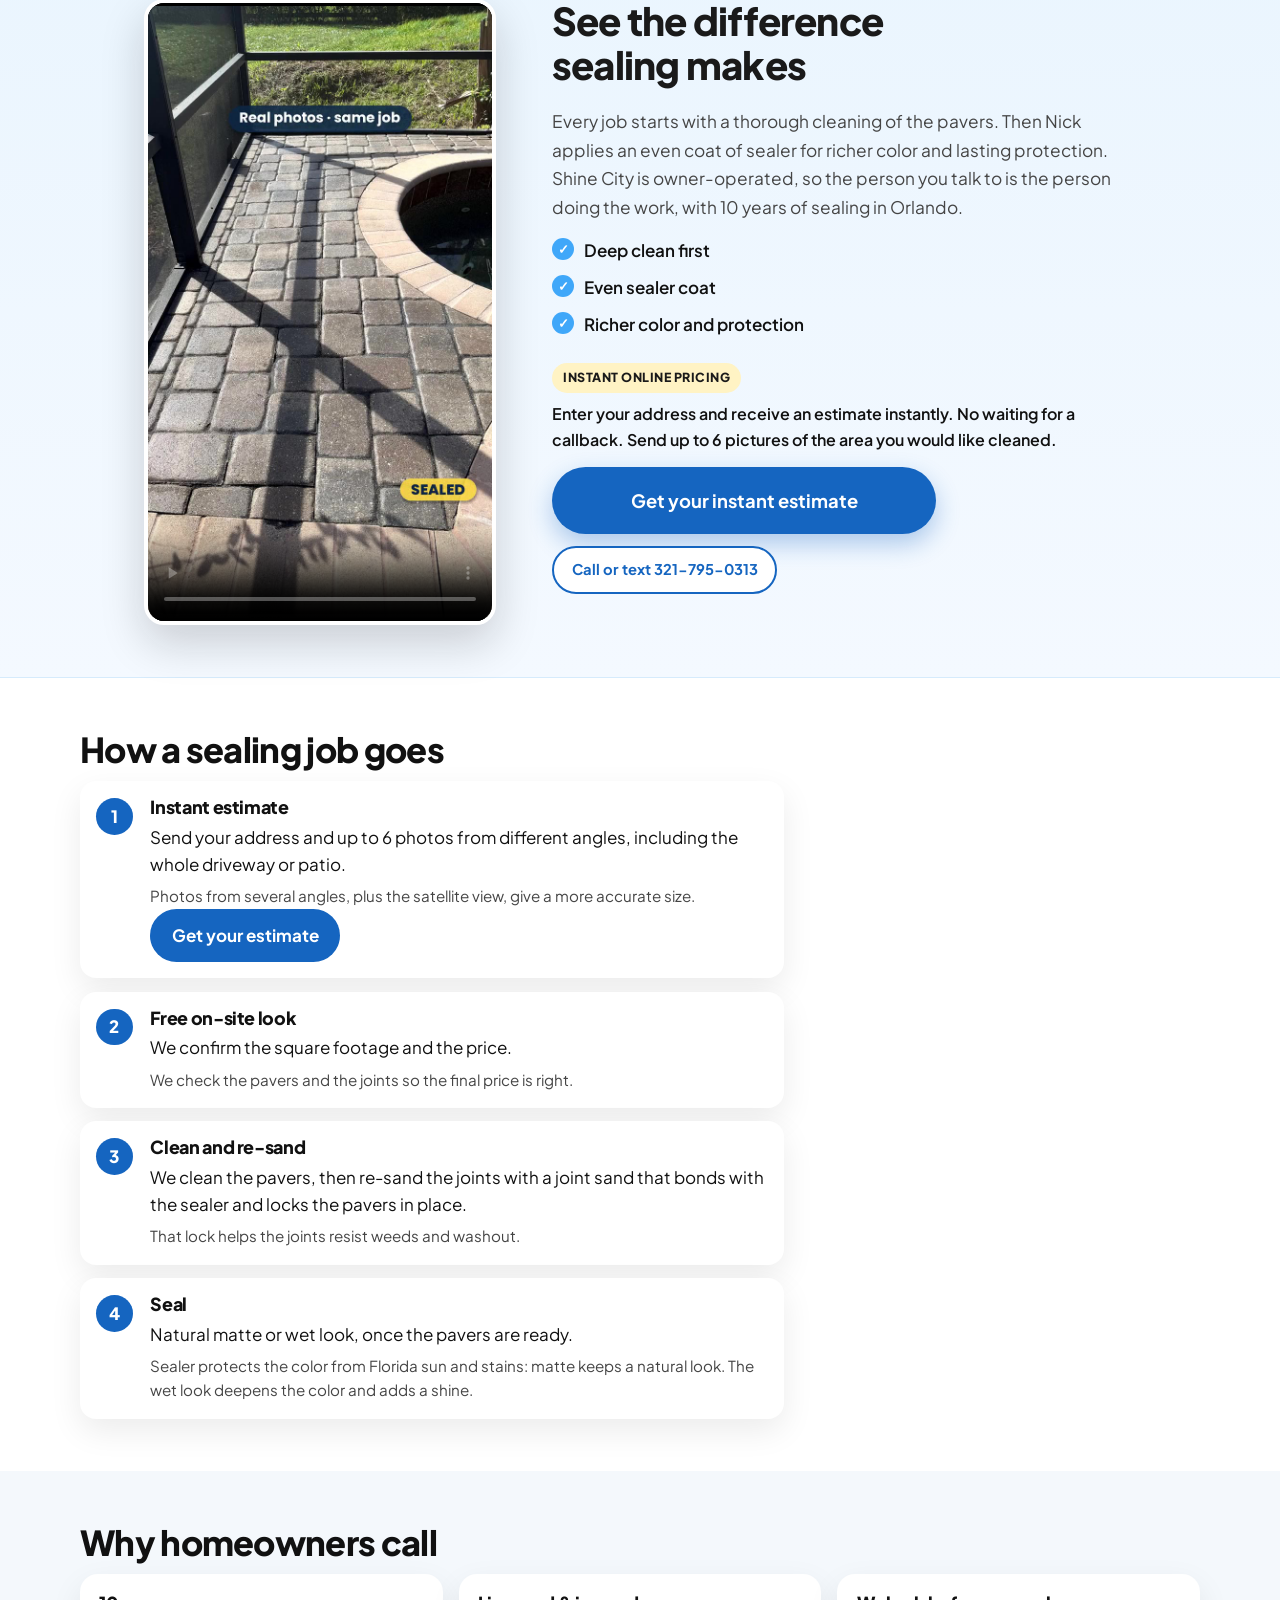
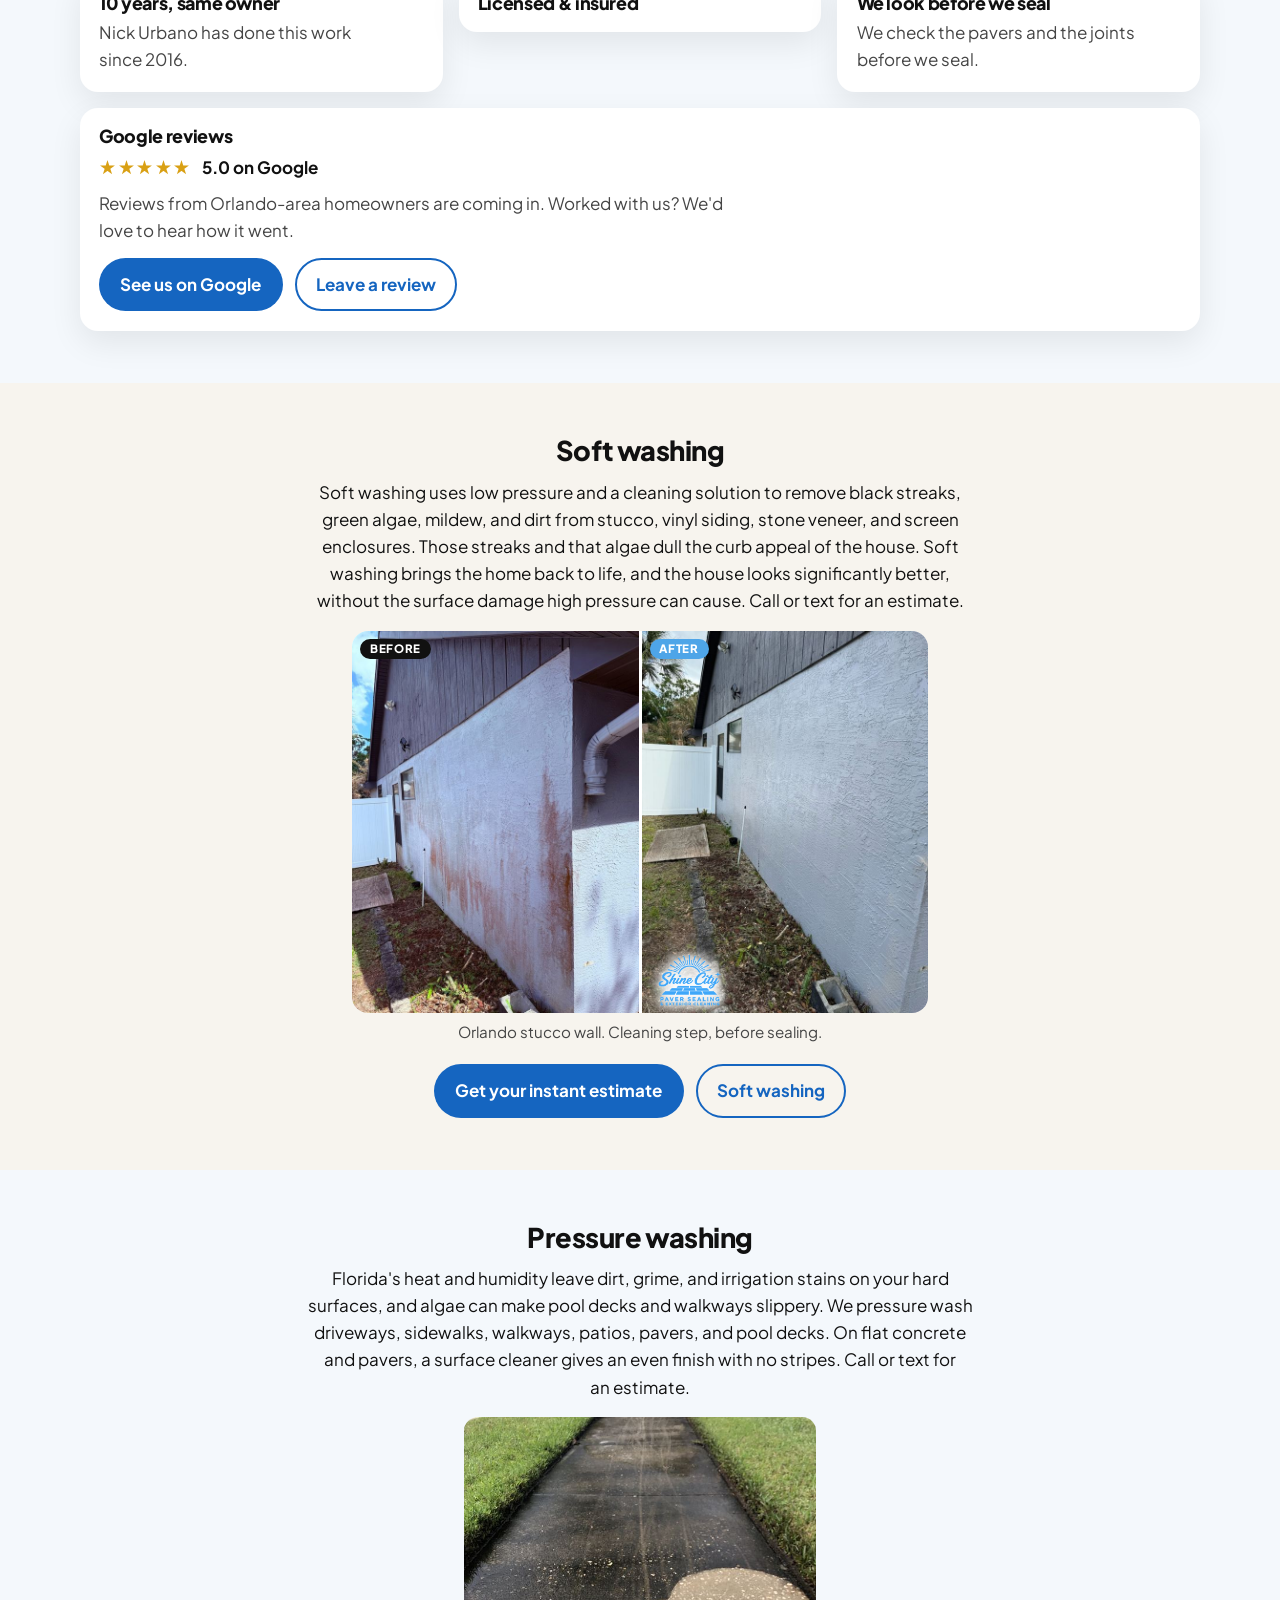
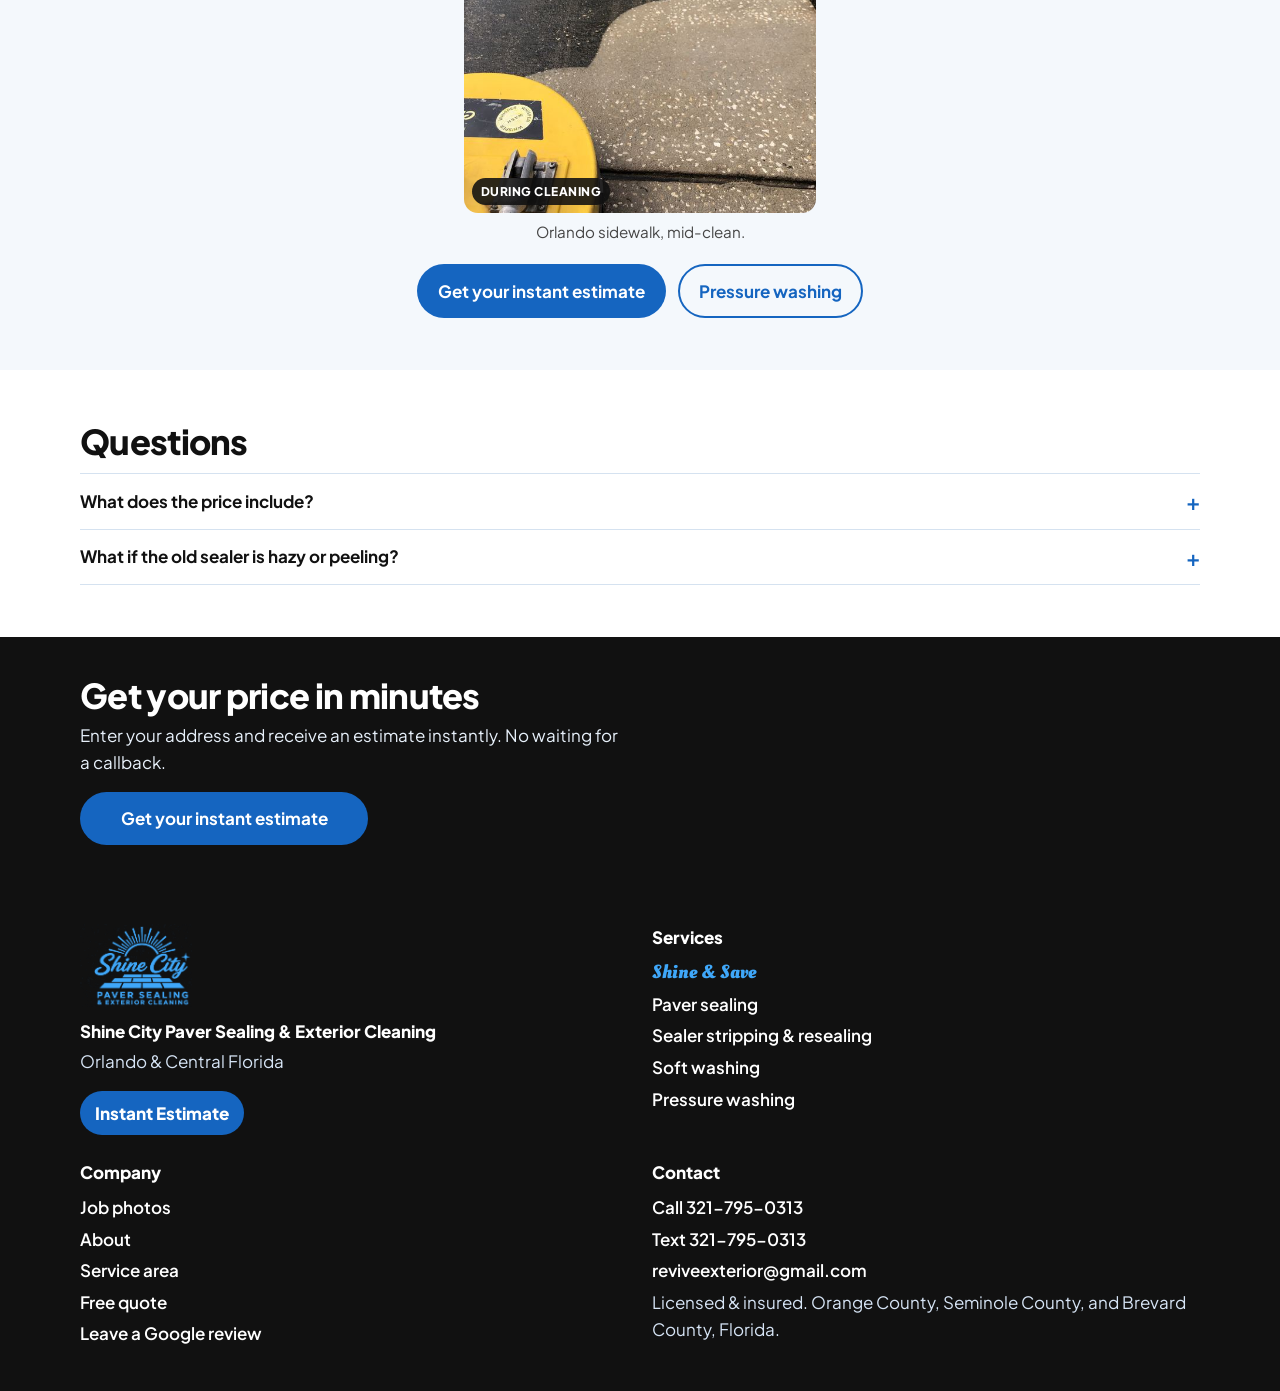
==== commit a9e6de81: "Match the driveway before and after frames on desktop. Both halves use the after photo's aspect with" ====
--- a/index.html
+++ b/index.html
@@ -29,7 +29,7 @@
   <link rel="preconnect" href="https://fonts.gstatic.com" crossorigin>
   <link rel="stylesheet" href="https://fonts.googleapis.com/css2?family=Plus+Jakarta+Sans:wght@400;500;600;700;800&amp;display=swap">
   <link rel="preload" href="/fonts/oleo-script-bold.woff2" as="font" type="font/woff2" crossorigin>
-  <link rel="stylesheet" href="/css/styles.css?v=20261117a">
+  <link rel="stylesheet" href="/css/styles.css?v=20261117c">
 
   <script type="application/ld+json" id="business-jsonld">
 
@@ -401,7 +401,7 @@
   <main id="main">
 
     <section class="hero" id="pricing">
-      <img class="hero__photo" src="/images/hero/pool-deck-after-1.jpg?v=20261117b" srcset="/images/hero/pool-deck-after-1-800.jpg?v=20261117b 800w, /images/hero/pool-deck-after-1.jpg?v=20261117b 1600w" sizes="140vw" alt="" width="1600" height="2000" decoding="async">
+      <img class="hero__photo" src="/images/hero/pool-deck-after-1.jpg" srcset="/images/hero/pool-deck-after-1-800.jpg 800w, /images/hero/pool-deck-after-1.jpg 1600w" sizes="140vw" alt="" width="1600" height="2000" decoding="async">
       <div class="container hero__inner">
         <p class="visually-hidden">Photo of a sealed light paver pool deck beside a pool and a glass house in Orlando.</p>
         <!-- TAGLINE PROPOSAL, pending owner sign-off: "Seal the shine in." -->
@@ -664,9 +664,9 @@
     <a href="tel:+13217950313">Call</a>
     <a href="sms:+13217950313">Text</a>
   </div>
-  <script src="/js/site-config.js?v=20261117a"></script>
-  <script src="/js/site.js?v=20261117a"></script>
-  <script src="/js/gallery.js?v=20261117a"></script>
+  <script src="/js/site-config.js?v=20261117c"></script>
+  <script src="/js/site.js?v=20261117c"></script>
+  <script src="/js/gallery.js?v=20261117c"></script>
 
 </body>
 </html>
--- a/css/styles.css
+++ b/css/styles.css
@@ -349,10 +349,8 @@
   pointer-events: none;
 }
 @media (min-width: 1024px) {
-  /* Stay inside a short desktop window so the deck edge is not below the fold. */
-  .hero { min-height: min(66.67vw, 56rem, calc(100svh - 7.5rem)); }
-  /* Mid-frame: pool and house stay in view, gravel in the corner stays out. */
-  .hero__photo { object-position: center 50%; }
+  .hero { min-height: min(66.67vw, 56rem); }
+  .hero__photo { object-position: center 30%; }
 }
 .hero h1,
 .hero .lede,
@@ -913,10 +911,6 @@
   .sticky-bar { display: none; }
   .hero { padding: 3.2rem 0 4.8rem; }
   .trust { margin-top: -2.2rem; }
-}
-@media (min-width: 1024px) {
-  /* Short windows: keep the deck edge above the fold. */
-  .hero { padding-bottom: 1.75rem; }
 }
 
 @media (max-width: 1099px) {
@@ -1378,6 +1372,18 @@
   .wash-section .pair--split.pair--ba > .pair__grid {
     grid-template-columns: 1fr 1fr;
   }
+  /* Driveway pair: both halves match the after photo, so cover does not cut its logo. */
+  .package-photos .pair--driveway.pair--natural > .pair__grid { align-items: stretch; }
+  .package-photos .pair--driveway.pair--natural .shot { aspect-ratio: 1920 / 1280; }
+  .package-photos .pair--driveway.pair--natural .shot img {
+    position: absolute;
+    inset: 0;
+    width: 100%;
+    height: 100%;
+    max-width: none;
+    object-fit: cover;
+    object-position: center center;
+  }
 }
 .feature-list { max-width: 52rem; }
 
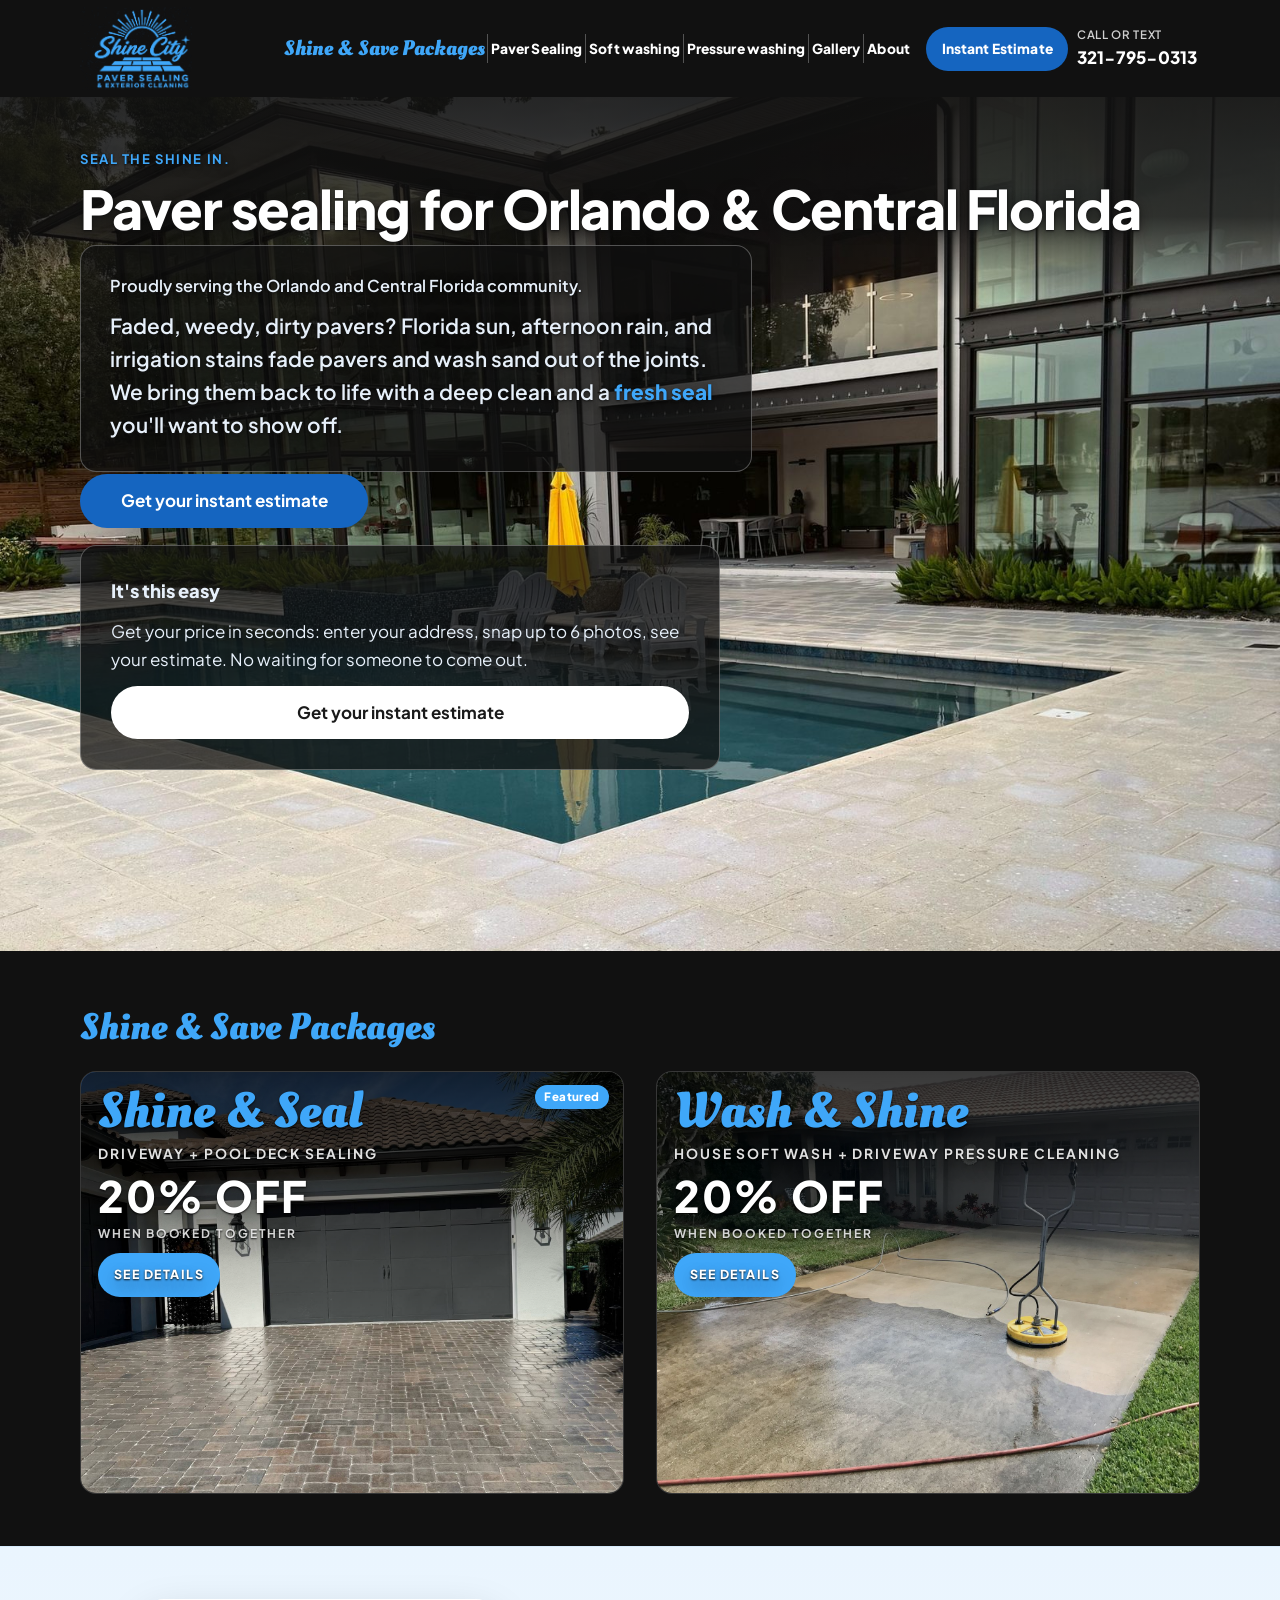
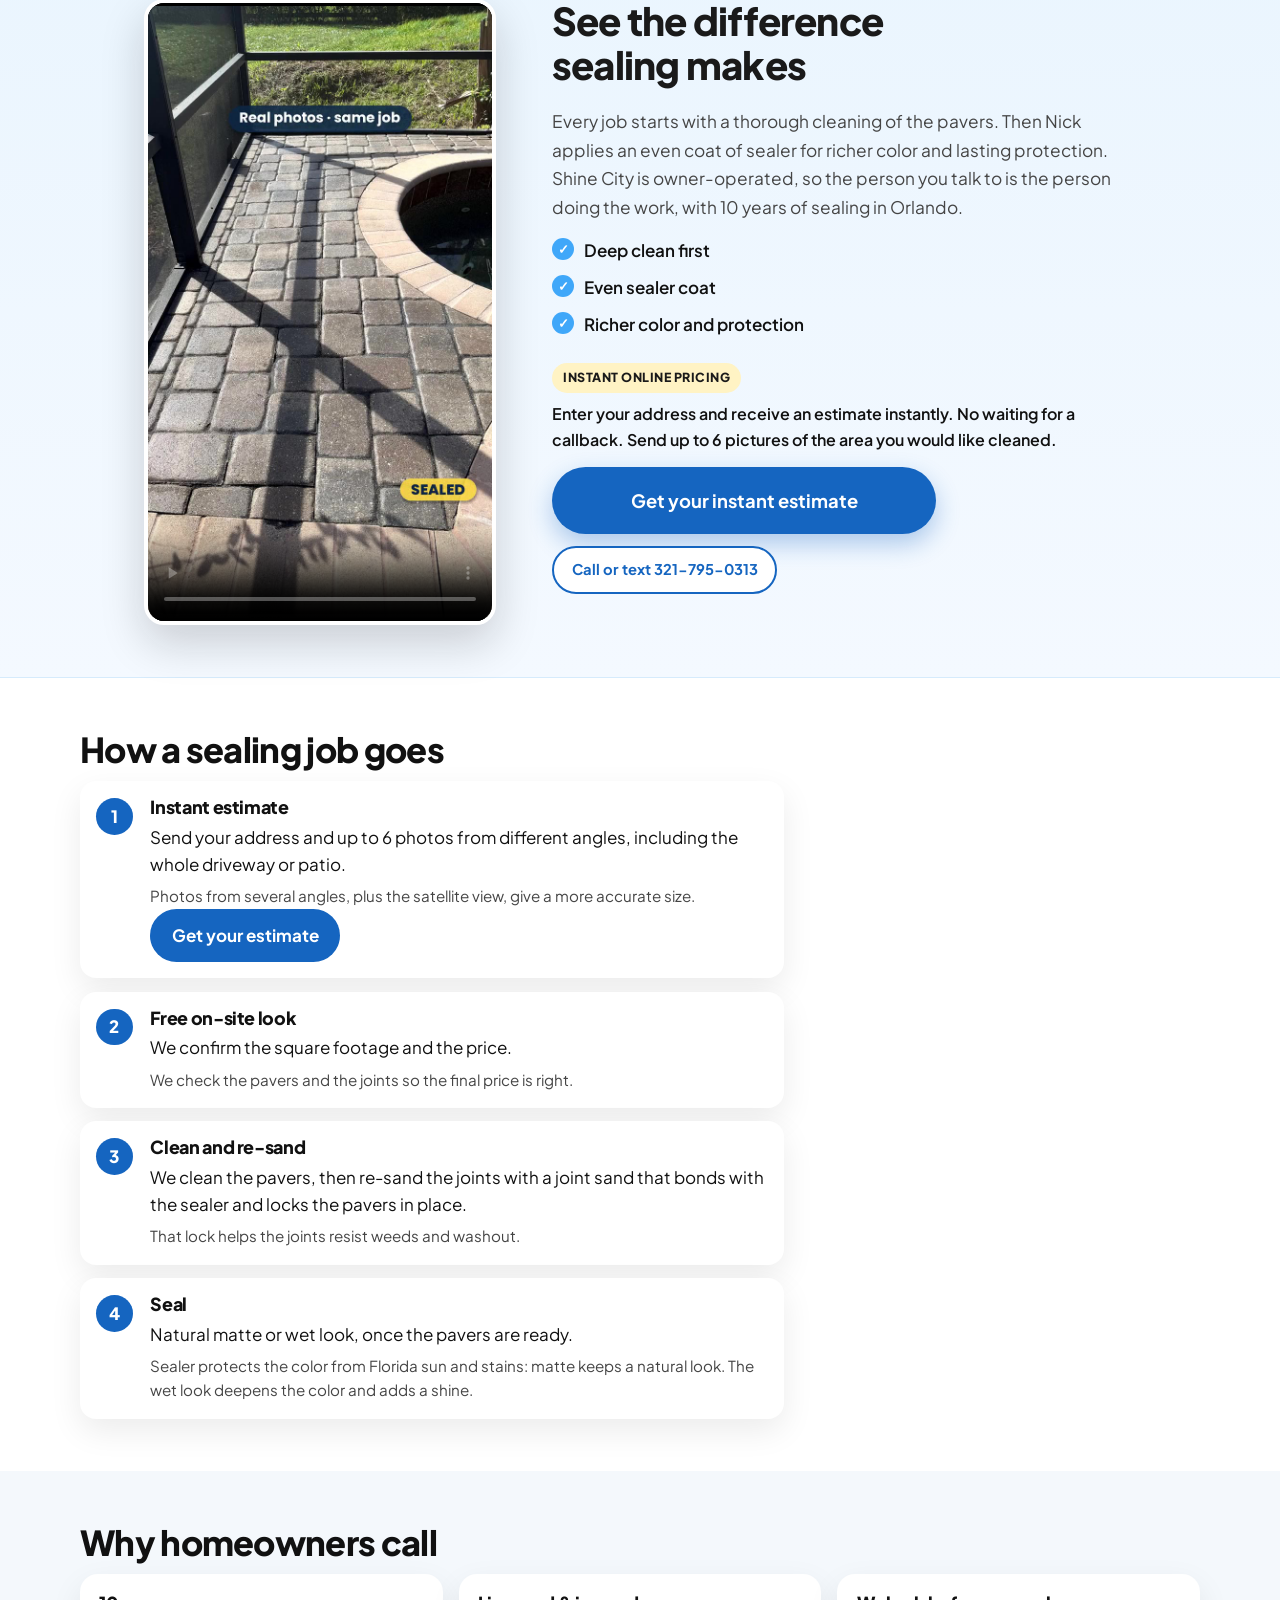
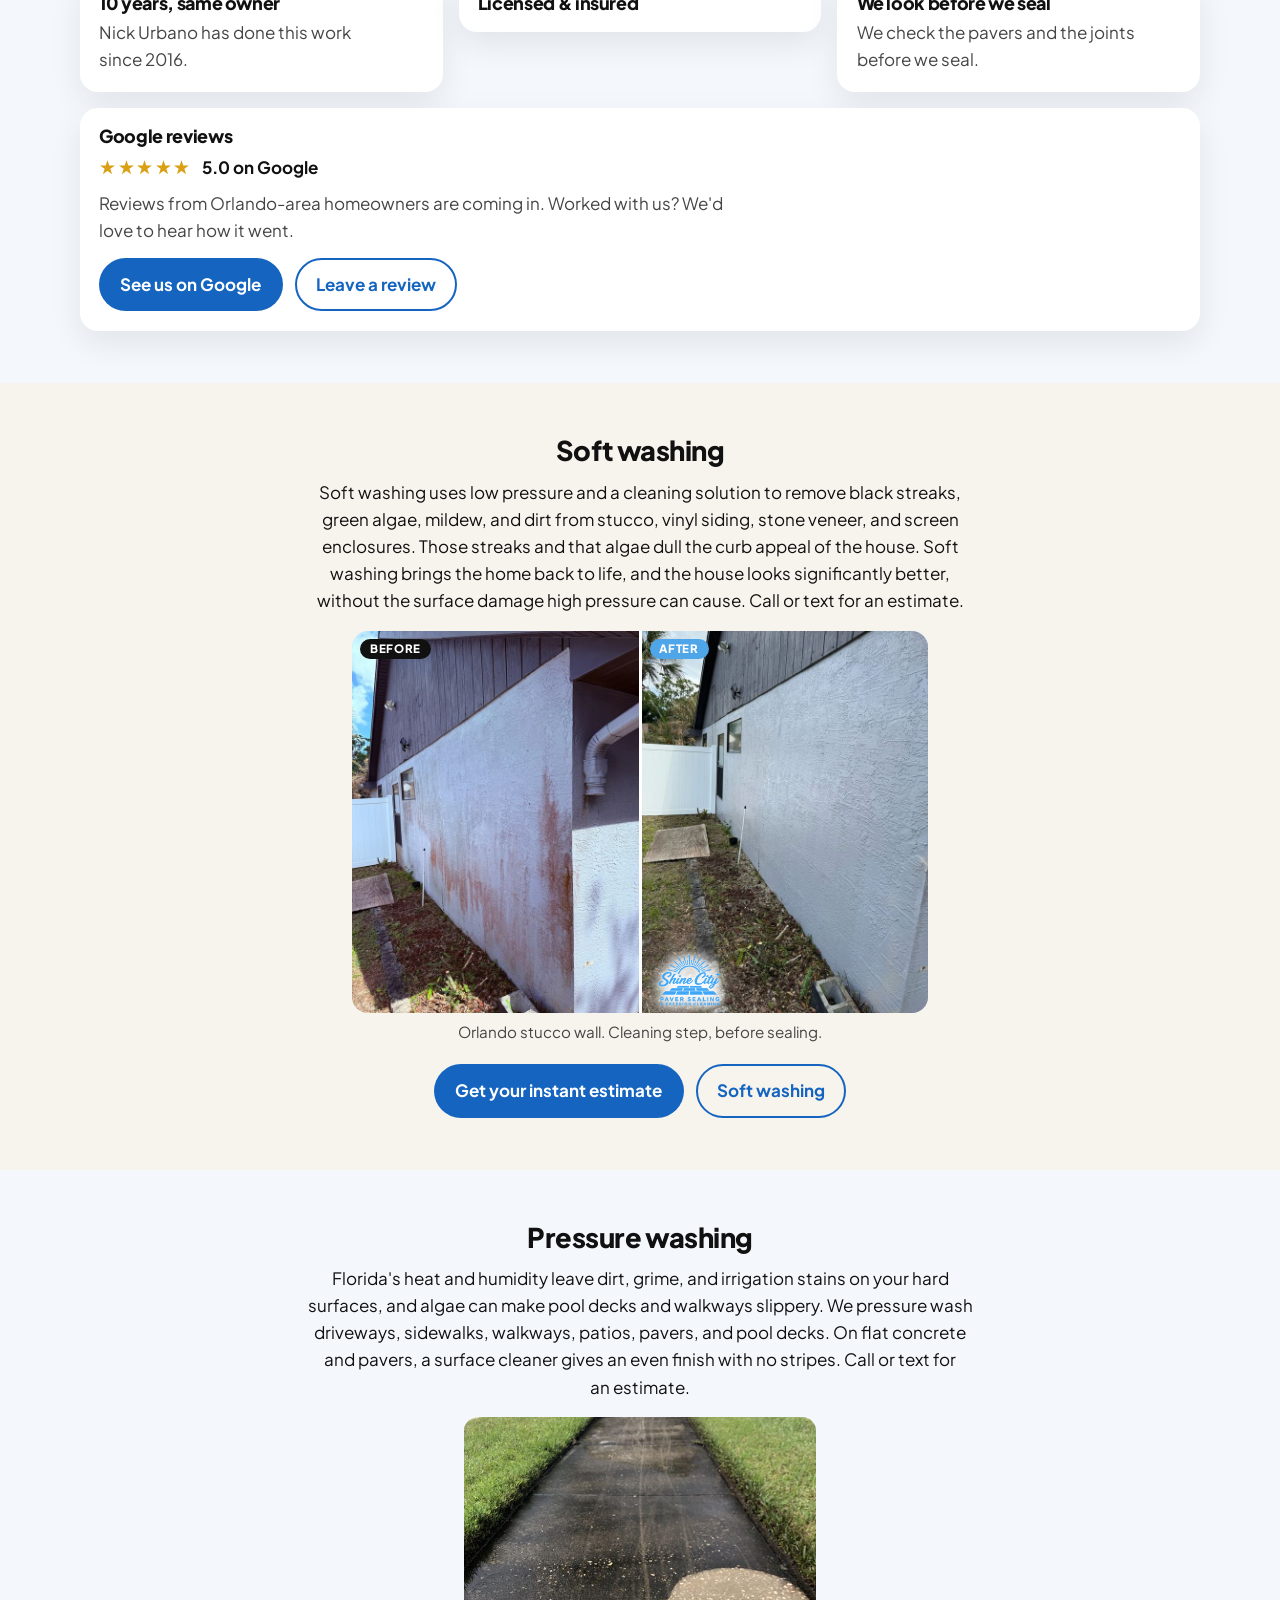
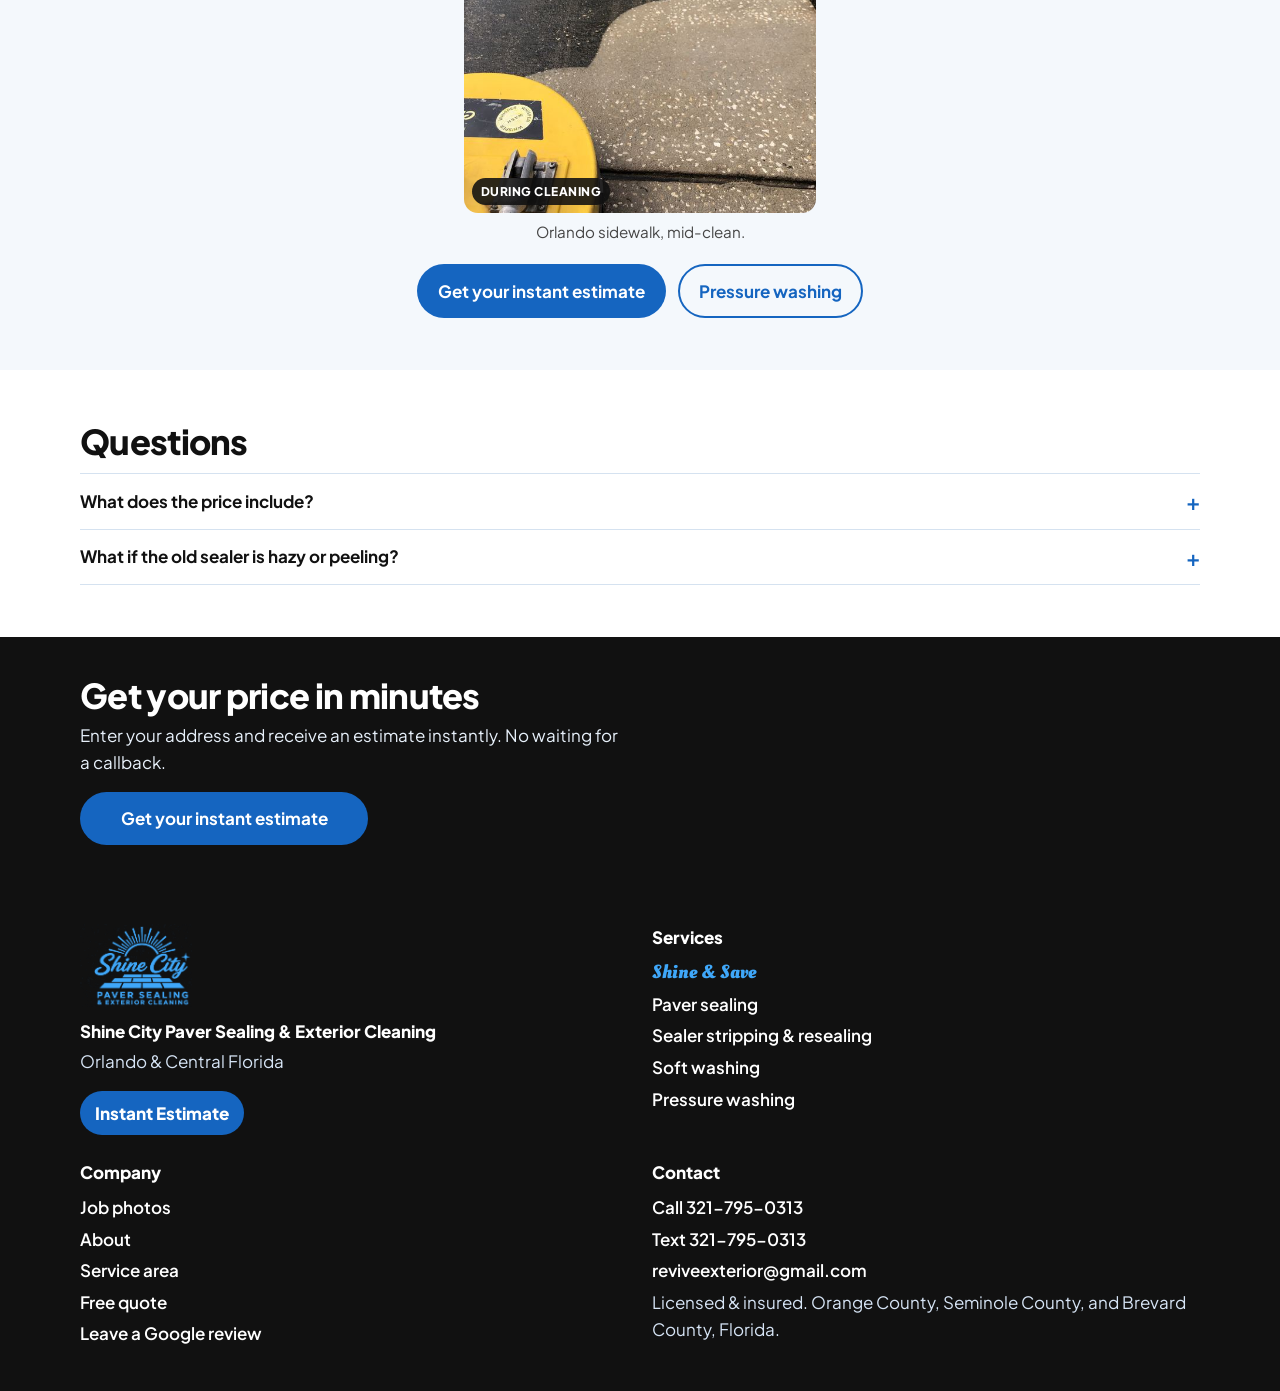
==== commit 9d5d68d7: "Give every two-image before/after pair one shared frame. Both photos use the after image's aspect wi" ====
--- a/index.html
+++ b/index.html
@@ -553,7 +553,7 @@
         <h2 id="soft-heading">Soft washing</h2>
         <p class="narrow">Soft washing uses low pressure and a cleaning solution to remove black streaks, green algae, mildew, and dirt from stucco, vinyl siding, stone veneer, and screen enclosures. Those streaks and that algae dull the curb appeal of the house. Soft washing brings the home back to life, and the house looks significantly better, without the surface damage high pressure can cause. Call or text for an estimate.</p>
         <figure class="pair pair--ba pair--split">
-          <div class="pair__grid">
+          <div class="pair__grid" style="--aw:600;--ah:800">
             <button type="button" class="shot shot--before" data-full="/images/gallery/orlando-softwash-wall-a-before.jpg" data-alt="Before cleaning: long stucco side wall of a home" data-w="1200" data-h="1600">
               <img src="/images/gallery/thumbs/orlando-softwash-wall-a-before.jpg" alt="Before cleaning: long stucco side wall of a home" width="600" height="800" loading="eager" decoding="async">
               <span class="shot__tag">BEFORE</span>
--- a/css/styles.css
+++ b/css/styles.css
@@ -1372,18 +1372,34 @@
   .wash-section .pair--split.pair--ba > .pair__grid {
     grid-template-columns: 1fr 1fr;
   }
-  /* Driveway pair: both halves match the after photo, so cover does not cut its logo. */
-  .package-photos .pair--driveway.pair--natural > .pair__grid { align-items: stretch; }
-  .package-photos .pair--driveway.pair--natural .shot { aspect-ratio: 1920 / 1280; }
-  .package-photos .pair--driveway.pair--natural .shot img {
-    position: absolute;
-    inset: 0;
-    width: 100%;
-    height: 100%;
-    max-width: none;
-    object-fit: cover;
-    object-position: center center;
-  }
+}
+/* Two-image pairs share the after photo's frame, so cover does not cut a logo on that photo. */
+.pair--ba.pair--split > .pair__grid { align-items: stretch; }
+.job-photos .pair--ba.pair--split .shot,
+.lead-pair .pair--ba.pair--split .shot,
+.recent-jobs .pair--ba.pair--split .shot,
+.gallery-grid .pair--ba.pair--split .shot,
+.package-photos .pair--ba.pair--split .shot,
+.package-photos--pairs .pair--ba.pair--split .shot,
+.wash-section .pair--ba.pair--split .shot {
+  aspect-ratio: var(--aw) / var(--ah);
+  width: 100%;
+  height: auto;
+}
+.job-photos .pair--ba.pair--split .shot img,
+.lead-pair .pair--ba.pair--split .shot img,
+.recent-jobs .pair--ba.pair--split .shot img,
+.gallery-grid .pair--ba.pair--split .shot img,
+.package-photos .pair--ba.pair--split .shot img,
+.package-photos--pairs .pair--ba.pair--split .shot img,
+.wash-section .pair--ba.pair--split .shot img {
+  position: absolute;
+  inset: 0;
+  width: 100%;
+  height: 100%;
+  max-width: none;
+  object-fit: cover;
+  object-position: center center;
 }
 .feature-list { max-width: 52rem; }
 
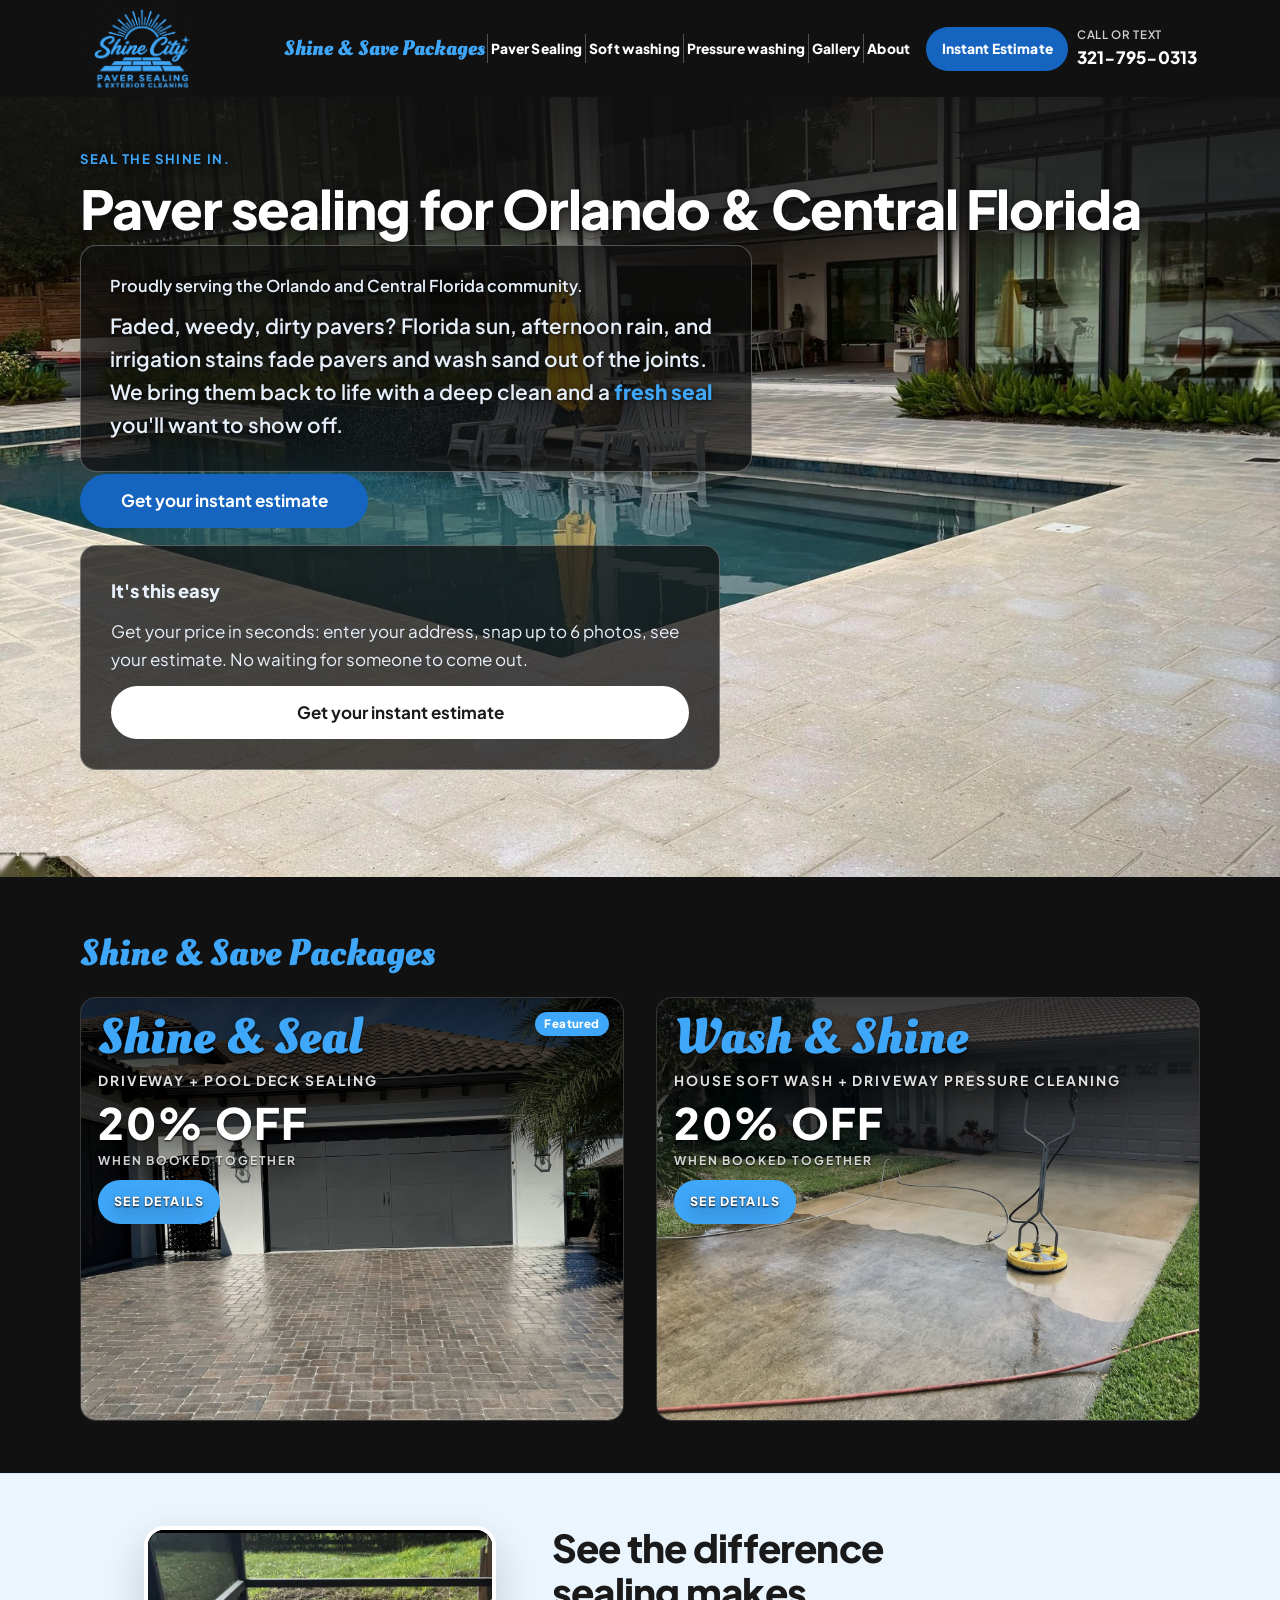
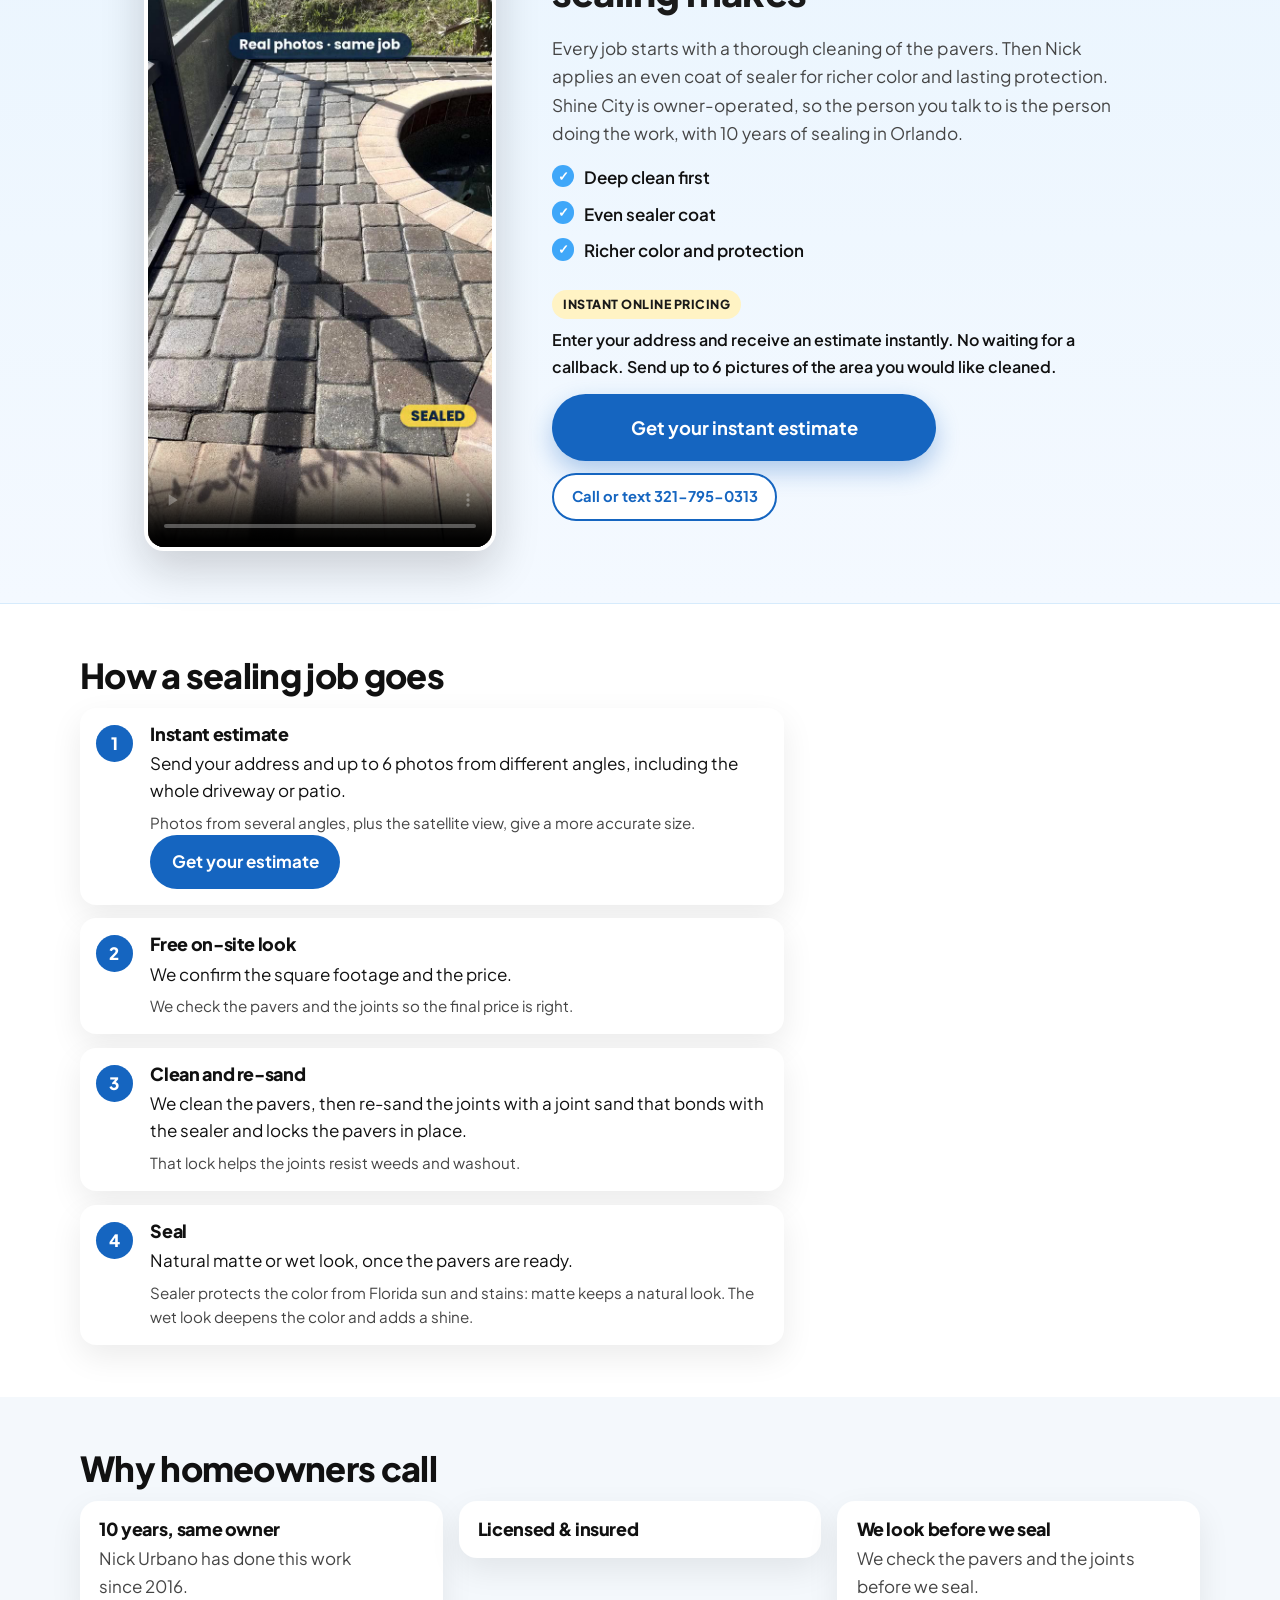
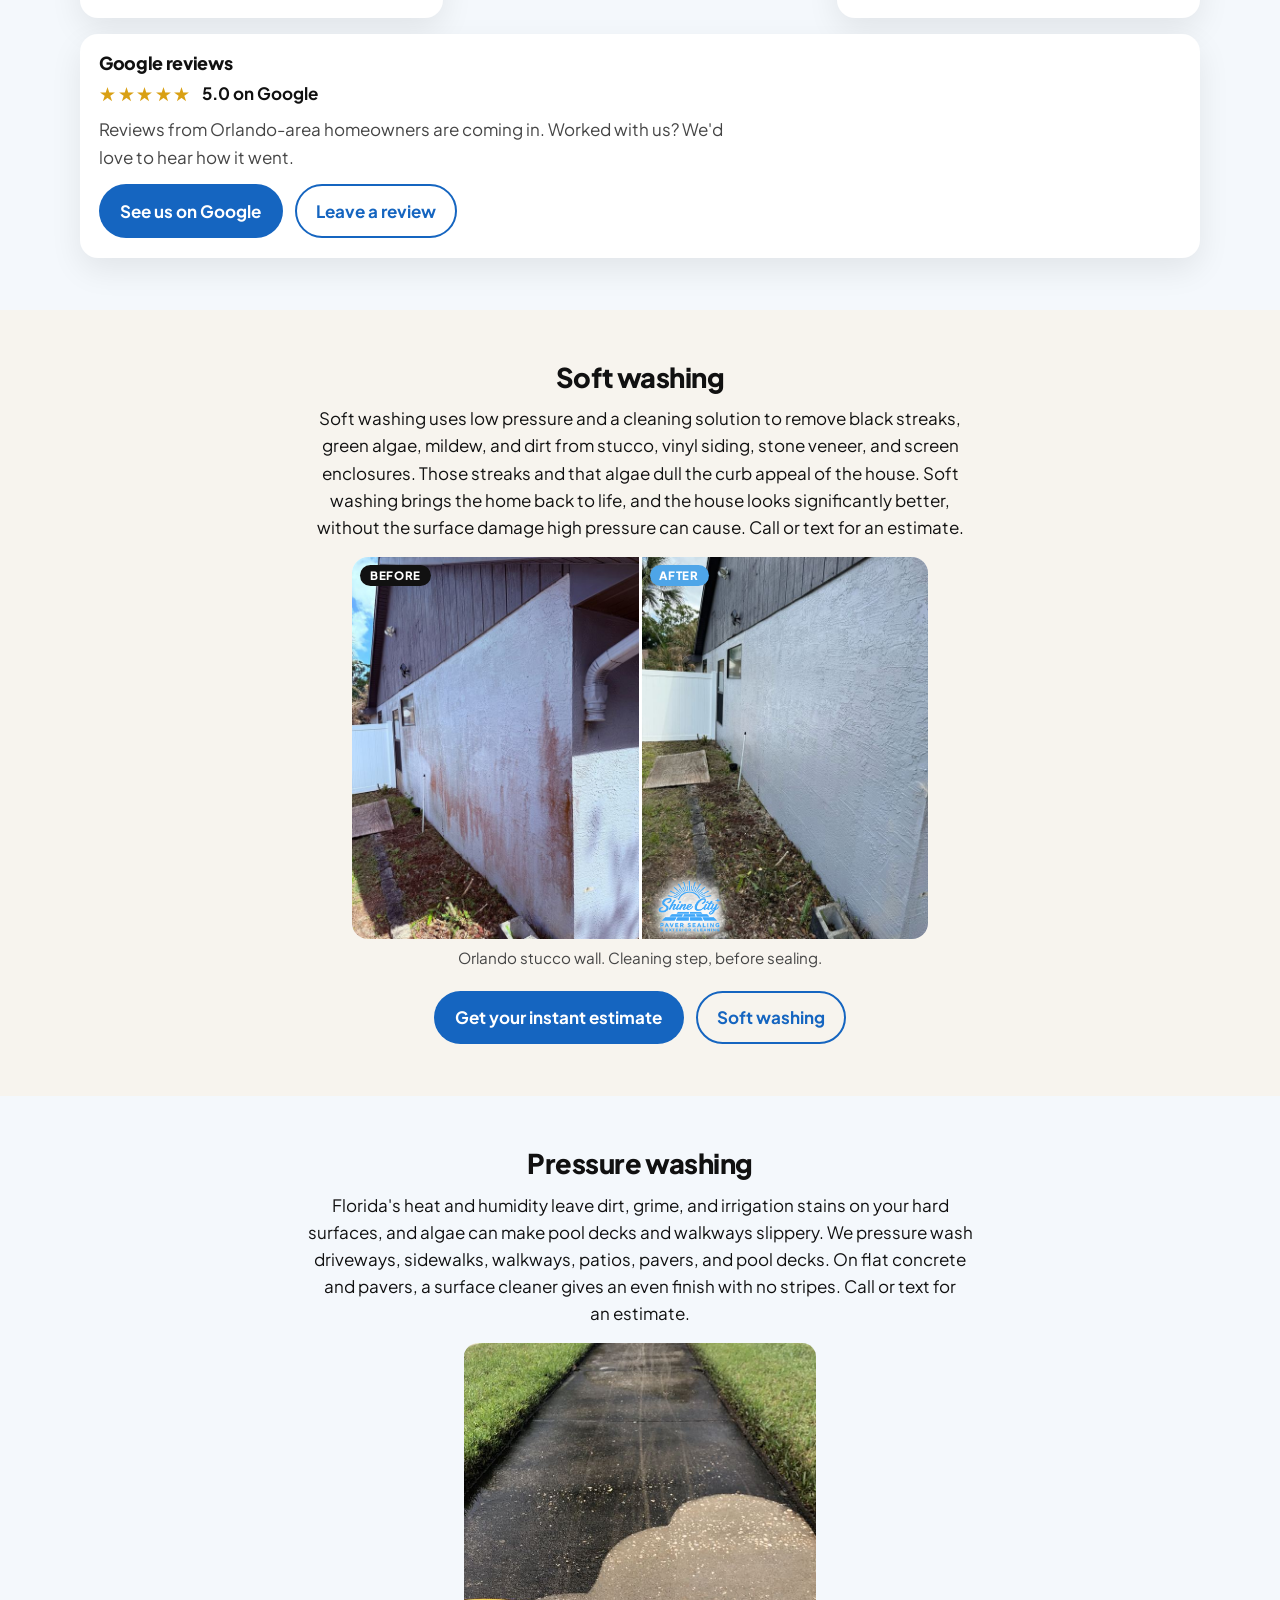
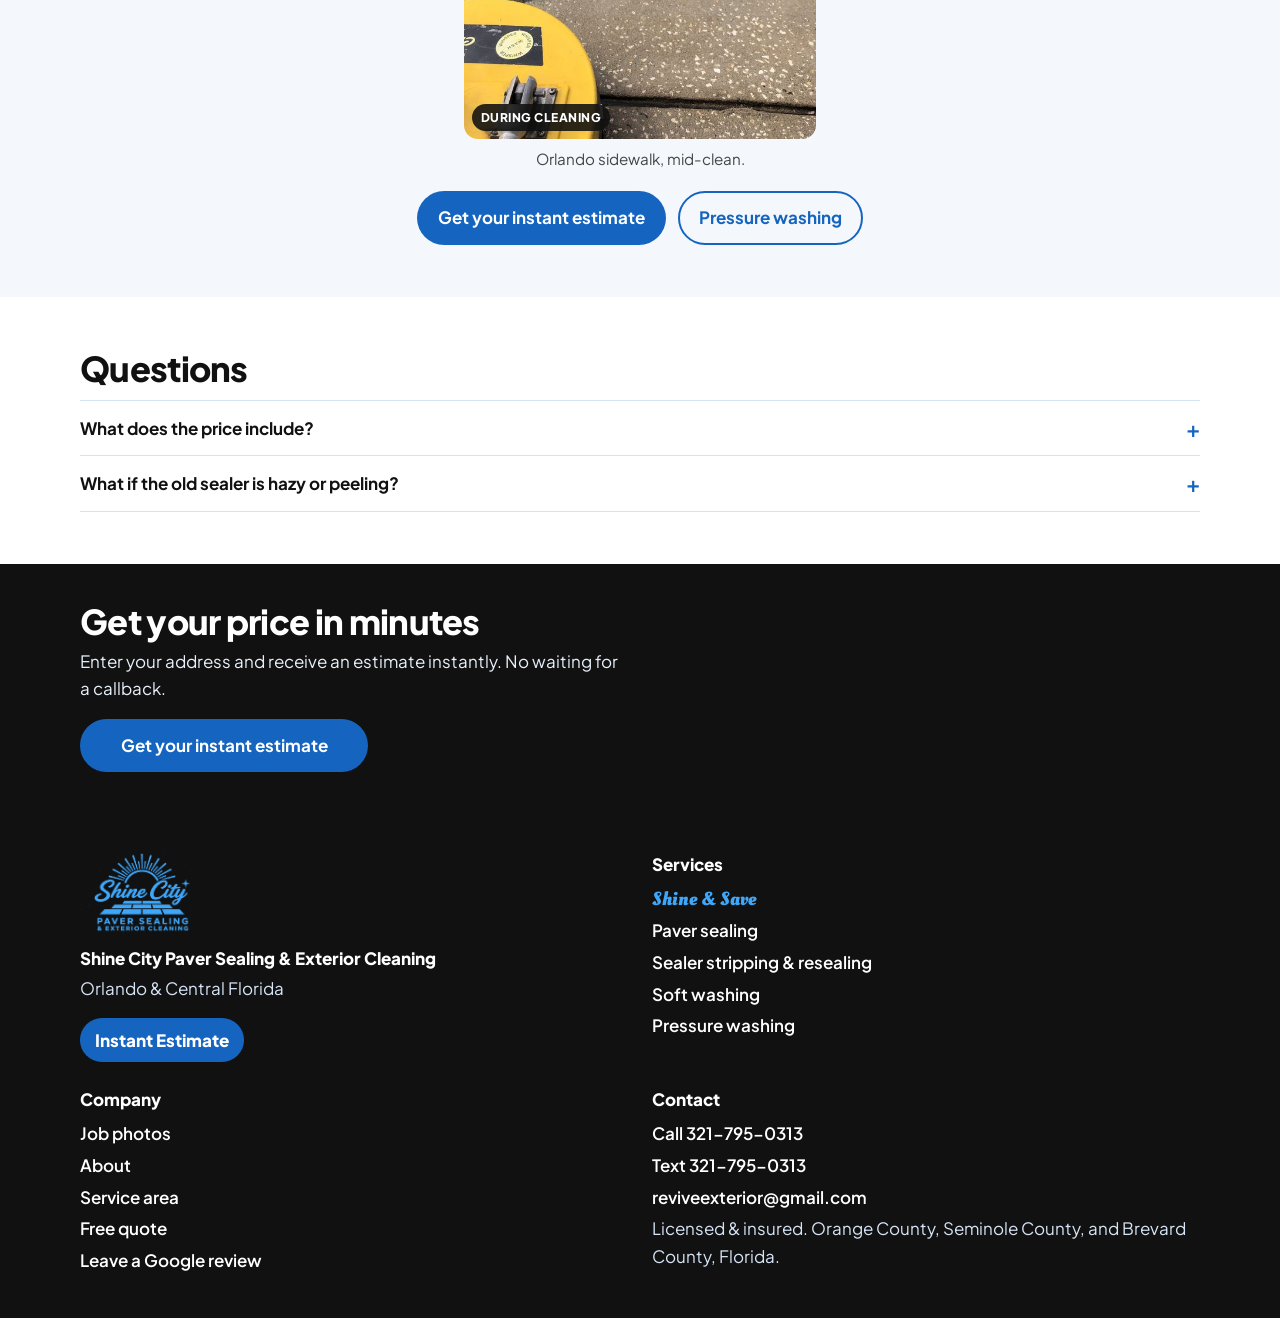
==== commit e6ba2015: "Show the desktop hero paver deck through its near edge (#91) * Show the desktop hero paver deck thro" ====
--- a/index.html
+++ b/index.html
@@ -29,7 +29,7 @@
   <link rel="preconnect" href="https://fonts.gstatic.com" crossorigin>
   <link rel="stylesheet" href="https://fonts.googleapis.com/css2?family=Plus+Jakarta+Sans:wght@400;500;600;700;800&amp;display=swap">
   <link rel="preload" href="/fonts/oleo-script-bold.woff2" as="font" type="font/woff2" crossorigin>
-  <link rel="stylesheet" href="/css/styles.css?v=20261117c">
+  <link rel="stylesheet" href="/css/styles.css?v=20261117a">
 
   <script type="application/ld+json" id="business-jsonld">
 
@@ -401,7 +401,7 @@
   <main id="main">
 
     <section class="hero" id="pricing">
-      <img class="hero__photo" src="/images/hero/pool-deck-after-1.jpg" srcset="/images/hero/pool-deck-after-1-800.jpg 800w, /images/hero/pool-deck-after-1.jpg 1600w" sizes="140vw" alt="" width="1600" height="2000" decoding="async">
+      <img class="hero__photo" src="/images/hero/pool-deck-after-1.jpg?v=20261117b" srcset="/images/hero/pool-deck-after-1-800.jpg?v=20261117b 800w, /images/hero/pool-deck-after-1.jpg?v=20261117b 1600w" sizes="140vw" alt="" width="1600" height="2000" decoding="async">
       <div class="container hero__inner">
         <p class="visually-hidden">Photo of a sealed light paver pool deck beside a pool and a glass house in Orlando.</p>
         <!-- TAGLINE PROPOSAL, pending owner sign-off: "Seal the shine in." -->
@@ -553,7 +553,7 @@
         <h2 id="soft-heading">Soft washing</h2>
         <p class="narrow">Soft washing uses low pressure and a cleaning solution to remove black streaks, green algae, mildew, and dirt from stucco, vinyl siding, stone veneer, and screen enclosures. Those streaks and that algae dull the curb appeal of the house. Soft washing brings the home back to life, and the house looks significantly better, without the surface damage high pressure can cause. Call or text for an estimate.</p>
         <figure class="pair pair--ba pair--split">
-          <div class="pair__grid" style="--aw:600;--ah:800">
+          <div class="pair__grid">
             <button type="button" class="shot shot--before" data-full="/images/gallery/orlando-softwash-wall-a-before.jpg" data-alt="Before cleaning: long stucco side wall of a home" data-w="1200" data-h="1600">
               <img src="/images/gallery/thumbs/orlando-softwash-wall-a-before.jpg" alt="Before cleaning: long stucco side wall of a home" width="600" height="800" loading="eager" decoding="async">
               <span class="shot__tag">BEFORE</span>
@@ -664,9 +664,9 @@
     <a href="tel:+13217950313">Call</a>
     <a href="sms:+13217950313">Text</a>
   </div>
-  <script src="/js/site-config.js?v=20261117c"></script>
-  <script src="/js/site.js?v=20261117c"></script>
-  <script src="/js/gallery.js?v=20261117c"></script>
+  <script src="/js/site-config.js?v=20261117a"></script>
+  <script src="/js/site.js?v=20261117a"></script>
+  <script src="/js/gallery.js?v=20261117a"></script>
 
 </body>
 </html>
--- a/css/styles.css
+++ b/css/styles.css
@@ -349,8 +349,10 @@
   pointer-events: none;
 }
 @media (min-width: 1024px) {
-  .hero { min-height: min(66.67vw, 56rem); }
-  .hero__photo { object-position: center 30%; }
+  /* Stay inside a short desktop window so the deck edge is not below the fold. */
+  .hero { min-height: min(66.67vw, 56rem, calc(100svh - 7.5rem)); }
+  /* Mid-frame: pool and house stay in view, gravel in the corner stays out. */
+  .hero__photo { object-position: center 50%; }
 }
 .hero h1,
 .hero .lede,
@@ -911,6 +913,10 @@
   .sticky-bar { display: none; }
   .hero { padding: 3.2rem 0 4.8rem; }
   .trust { margin-top: -2.2rem; }
+}
+@media (min-width: 1024px) {
+  /* Short windows: keep the deck edge above the fold. */
+  .hero { padding-bottom: 1.75rem; }
 }
 
 @media (max-width: 1099px) {
@@ -1373,34 +1379,6 @@
     grid-template-columns: 1fr 1fr;
   }
 }
-/* Two-image pairs share the after photo's frame, so cover does not cut a logo on that photo. */
-.pair--ba.pair--split > .pair__grid { align-items: stretch; }
-.job-photos .pair--ba.pair--split .shot,
-.lead-pair .pair--ba.pair--split .shot,
-.recent-jobs .pair--ba.pair--split .shot,
-.gallery-grid .pair--ba.pair--split .shot,
-.package-photos .pair--ba.pair--split .shot,
-.package-photos--pairs .pair--ba.pair--split .shot,
-.wash-section .pair--ba.pair--split .shot {
-  aspect-ratio: var(--aw) / var(--ah);
-  width: 100%;
-  height: auto;
-}
-.job-photos .pair--ba.pair--split .shot img,
-.lead-pair .pair--ba.pair--split .shot img,
-.recent-jobs .pair--ba.pair--split .shot img,
-.gallery-grid .pair--ba.pair--split .shot img,
-.package-photos .pair--ba.pair--split .shot img,
-.package-photos--pairs .pair--ba.pair--split .shot img,
-.wash-section .pair--ba.pair--split .shot img {
-  position: absolute;
-  inset: 0;
-  width: 100%;
-  height: 100%;
-  max-width: none;
-  object-fit: cover;
-  object-position: center center;
-}
 .feature-list { max-width: 52rem; }
 
 .compare {
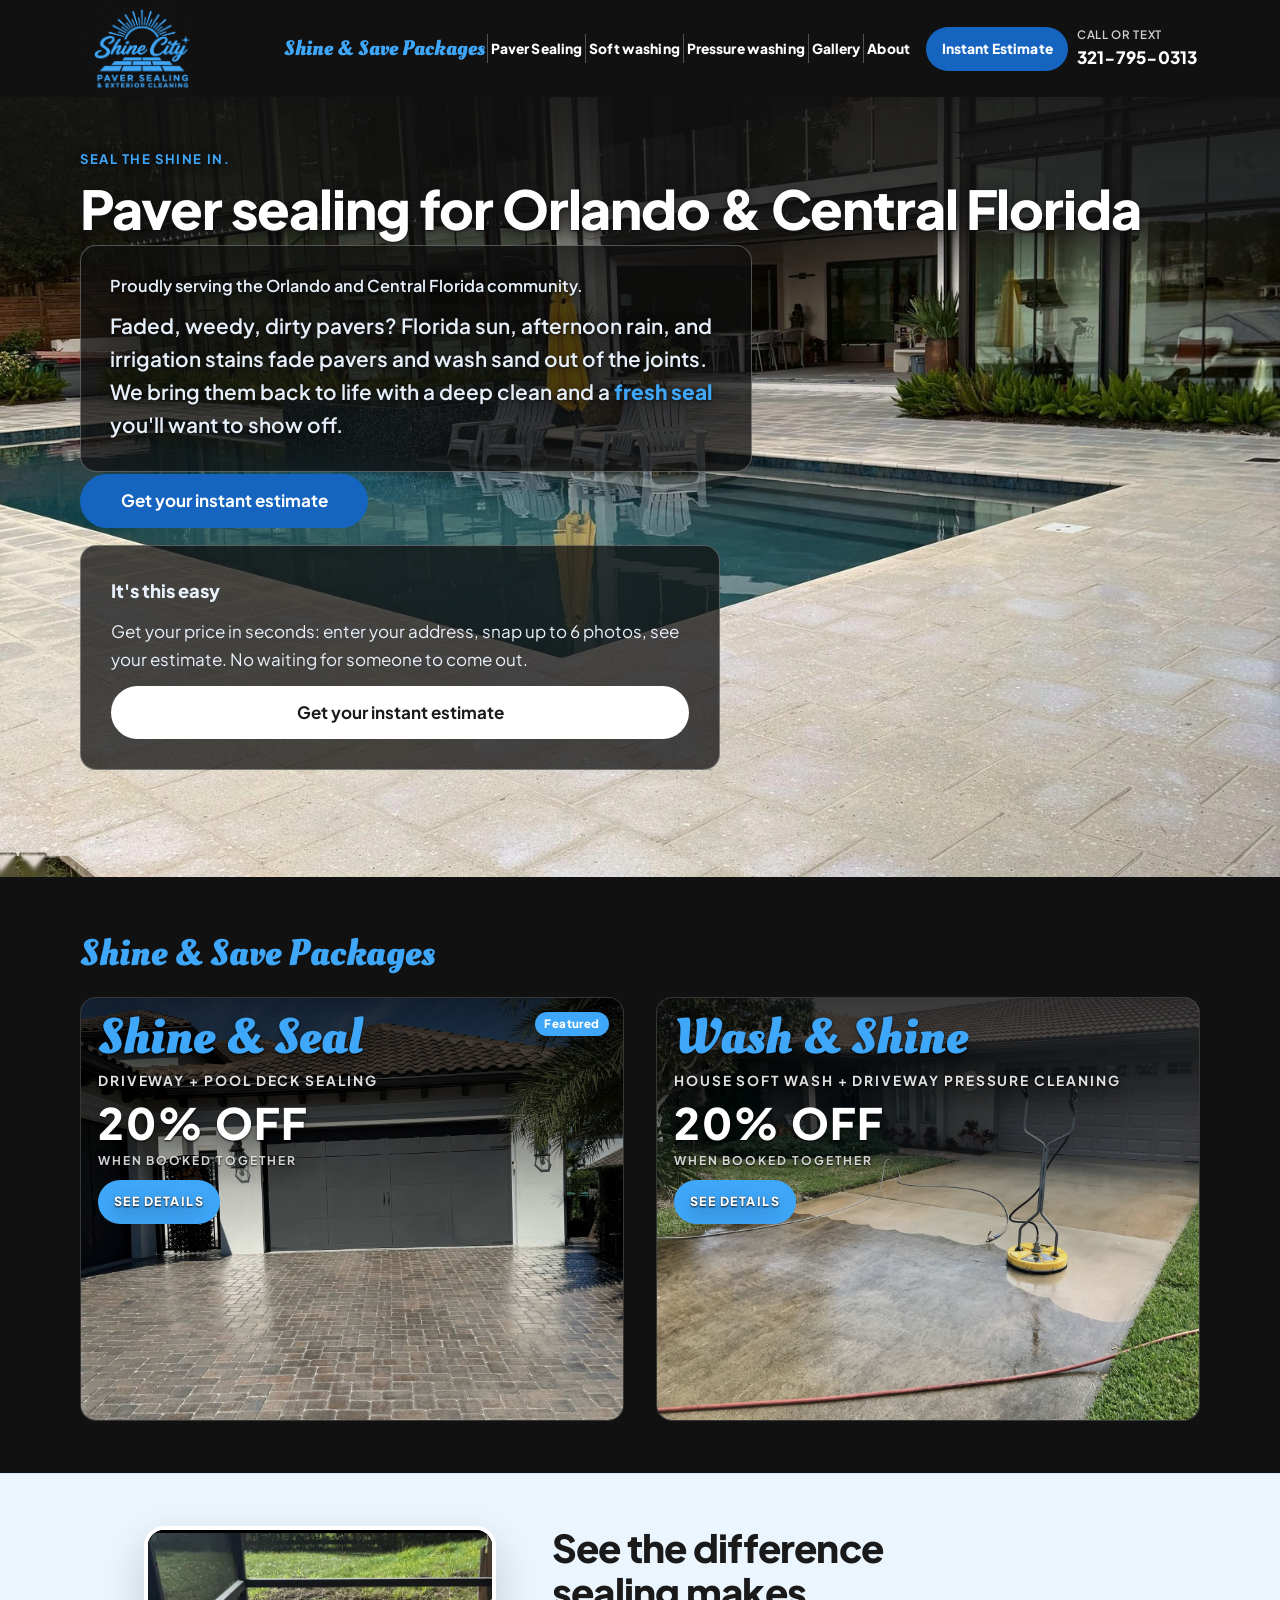
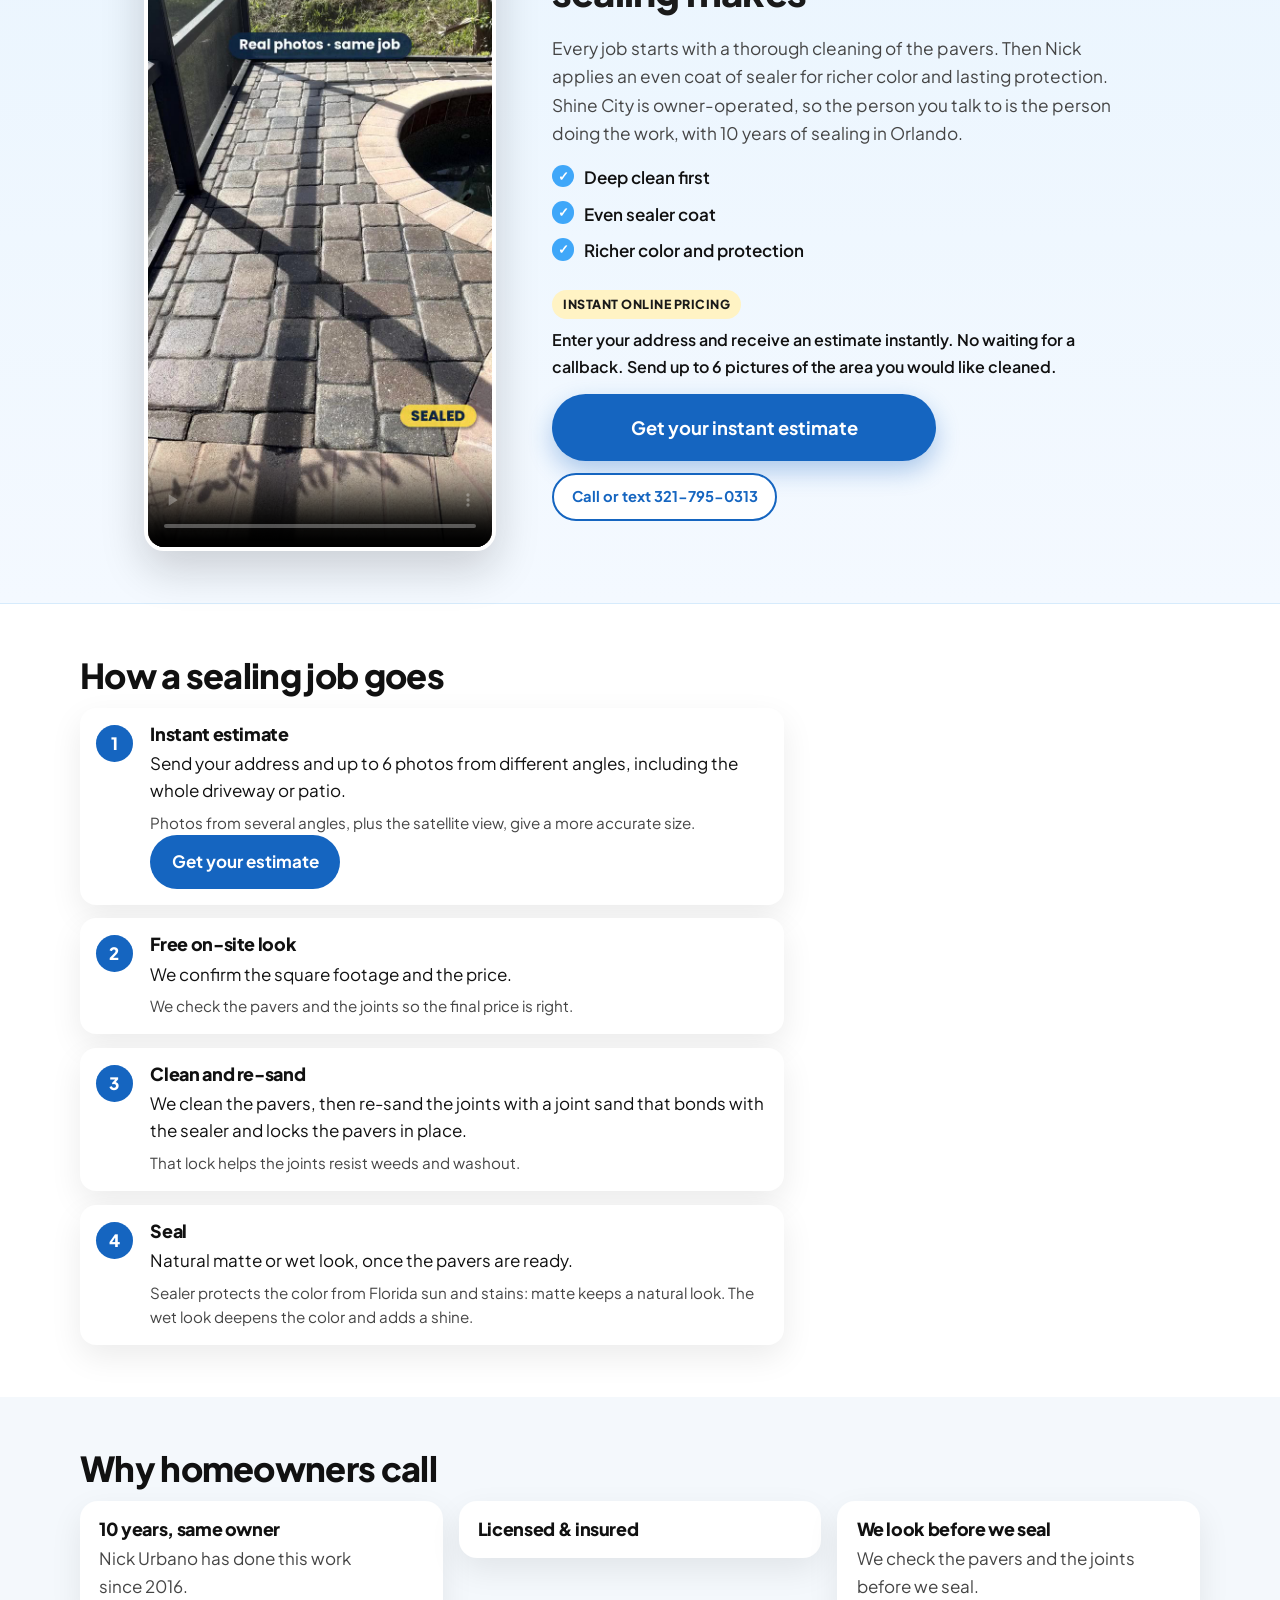
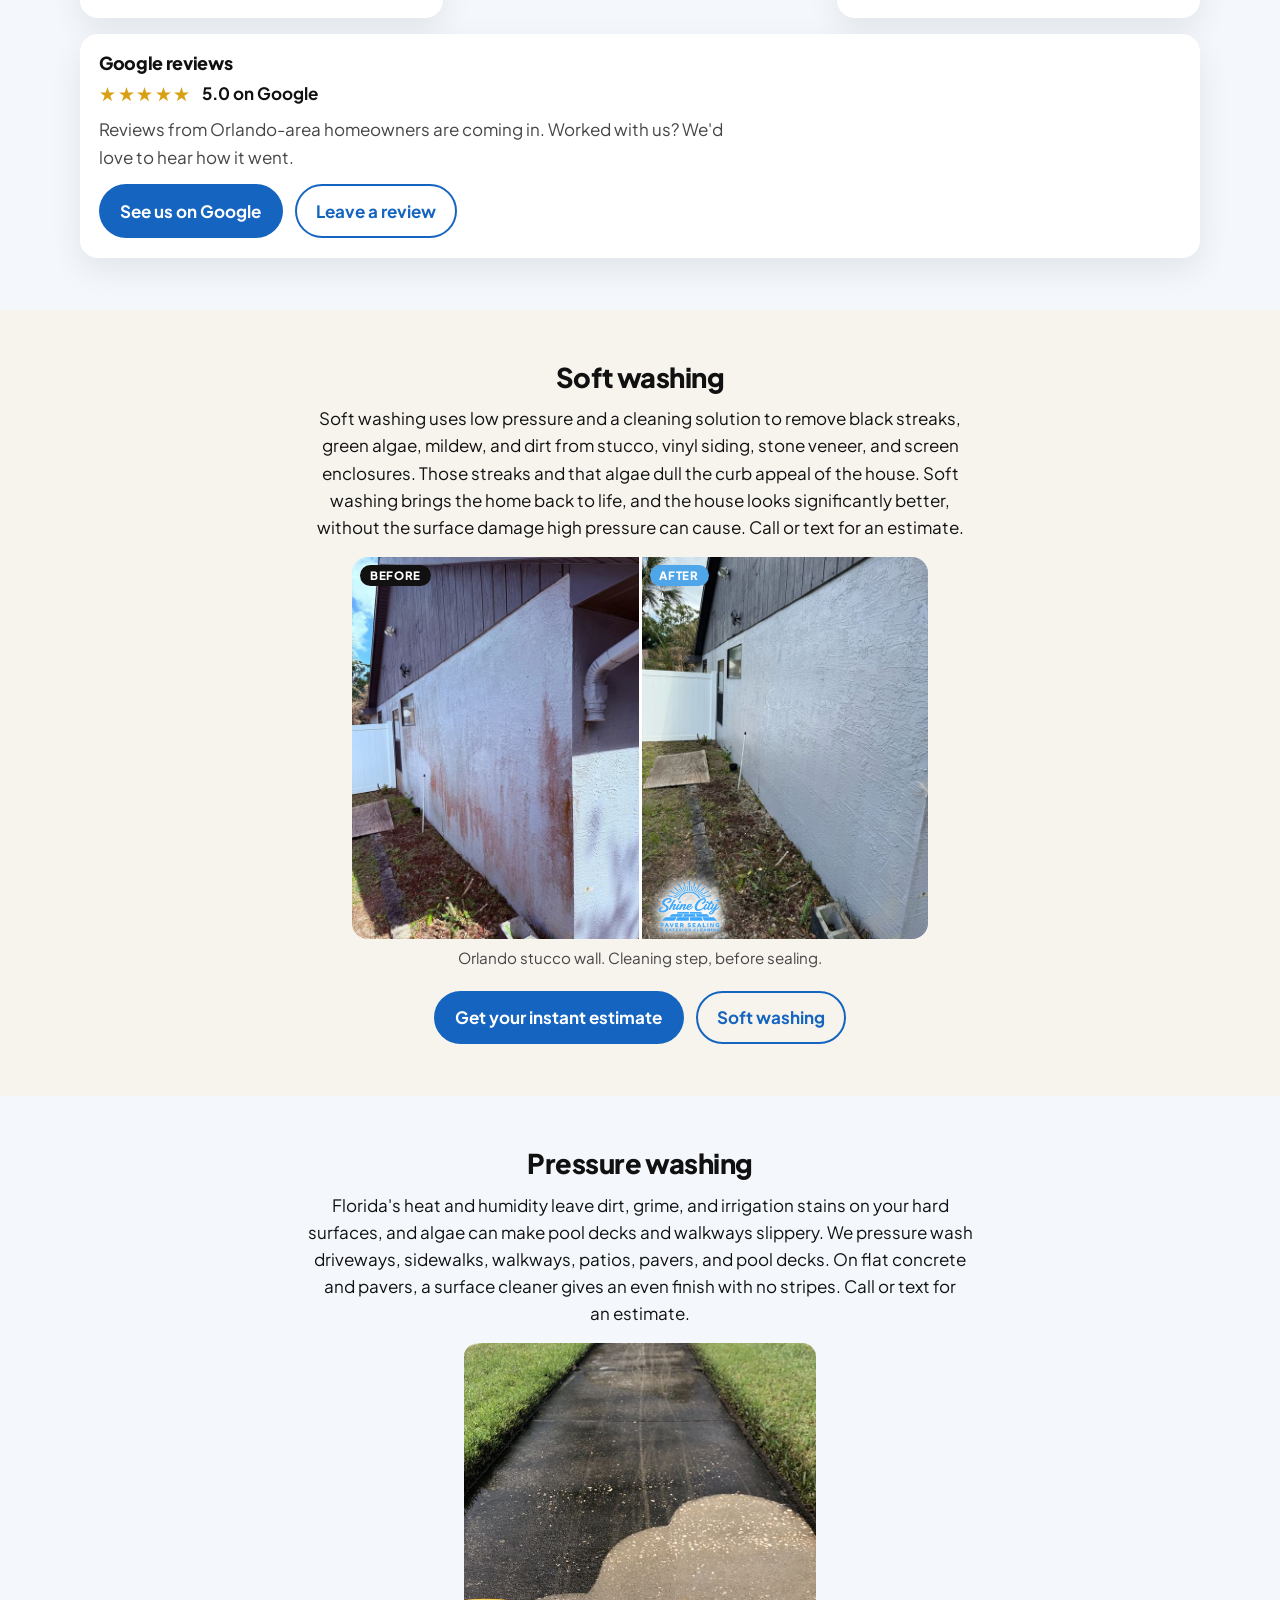
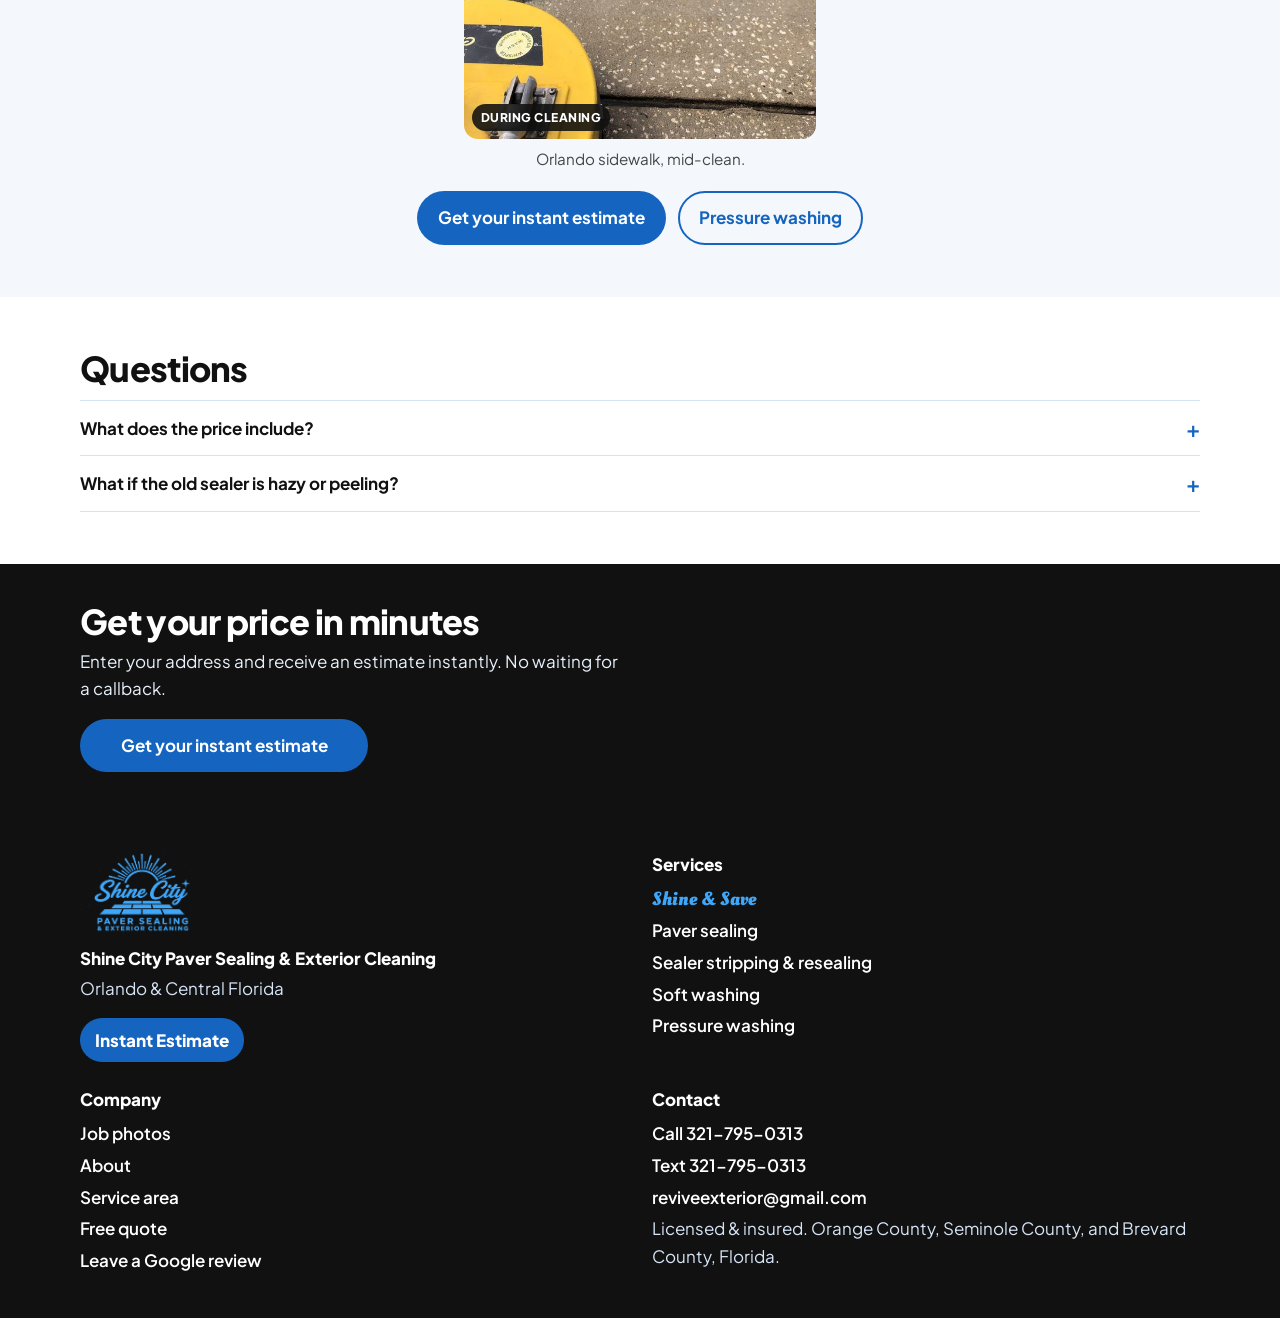
==== commit 6a9fb362: "Merge main and keep the desktop hero with the matched pairs. Keep the cleaned hero photos and the de" ====
--- a/index.html
+++ b/index.html
@@ -29,7 +29,7 @@
   <link rel="preconnect" href="https://fonts.gstatic.com" crossorigin>
   <link rel="stylesheet" href="https://fonts.googleapis.com/css2?family=Plus+Jakarta+Sans:wght@400;500;600;700;800&amp;display=swap">
   <link rel="preload" href="/fonts/oleo-script-bold.woff2" as="font" type="font/woff2" crossorigin>
-  <link rel="stylesheet" href="/css/styles.css?v=20261117a">
+  <link rel="stylesheet" href="/css/styles.css?v=20261117c">
 
   <script type="application/ld+json" id="business-jsonld">
 
@@ -553,7 +553,7 @@
         <h2 id="soft-heading">Soft washing</h2>
         <p class="narrow">Soft washing uses low pressure and a cleaning solution to remove black streaks, green algae, mildew, and dirt from stucco, vinyl siding, stone veneer, and screen enclosures. Those streaks and that algae dull the curb appeal of the house. Soft washing brings the home back to life, and the house looks significantly better, without the surface damage high pressure can cause. Call or text for an estimate.</p>
         <figure class="pair pair--ba pair--split">
-          <div class="pair__grid">
+          <div class="pair__grid" style="--aw:600;--ah:800">
             <button type="button" class="shot shot--before" data-full="/images/gallery/orlando-softwash-wall-a-before.jpg" data-alt="Before cleaning: long stucco side wall of a home" data-w="1200" data-h="1600">
               <img src="/images/gallery/thumbs/orlando-softwash-wall-a-before.jpg" alt="Before cleaning: long stucco side wall of a home" width="600" height="800" loading="eager" decoding="async">
               <span class="shot__tag">BEFORE</span>
@@ -664,9 +664,9 @@
     <a href="tel:+13217950313">Call</a>
     <a href="sms:+13217950313">Text</a>
   </div>
-  <script src="/js/site-config.js?v=20261117a"></script>
-  <script src="/js/site.js?v=20261117a"></script>
-  <script src="/js/gallery.js?v=20261117a"></script>
+  <script src="/js/site-config.js?v=20261117c"></script>
+  <script src="/js/site.js?v=20261117c"></script>
+  <script src="/js/gallery.js?v=20261117c"></script>
 
 </body>
 </html>
--- a/css/styles.css
+++ b/css/styles.css
@@ -1379,6 +1379,34 @@
     grid-template-columns: 1fr 1fr;
   }
 }
+/* Two-image pairs share the after photo's frame, so cover does not cut a logo on that photo. */
+.pair--ba.pair--split > .pair__grid { align-items: stretch; }
+.job-photos .pair--ba.pair--split .shot,
+.lead-pair .pair--ba.pair--split .shot,
+.recent-jobs .pair--ba.pair--split .shot,
+.gallery-grid .pair--ba.pair--split .shot,
+.package-photos .pair--ba.pair--split .shot,
+.package-photos--pairs .pair--ba.pair--split .shot,
+.wash-section .pair--ba.pair--split .shot {
+  aspect-ratio: var(--aw) / var(--ah);
+  width: 100%;
+  height: auto;
+}
+.job-photos .pair--ba.pair--split .shot img,
+.lead-pair .pair--ba.pair--split .shot img,
+.recent-jobs .pair--ba.pair--split .shot img,
+.gallery-grid .pair--ba.pair--split .shot img,
+.package-photos .pair--ba.pair--split .shot img,
+.package-photos--pairs .pair--ba.pair--split .shot img,
+.wash-section .pair--ba.pair--split .shot img {
+  position: absolute;
+  inset: 0;
+  width: 100%;
+  height: 100%;
+  max-width: none;
+  object-fit: cover;
+  object-position: center center;
+}
 .feature-list { max-width: 52rem; }
 
 .compare {
